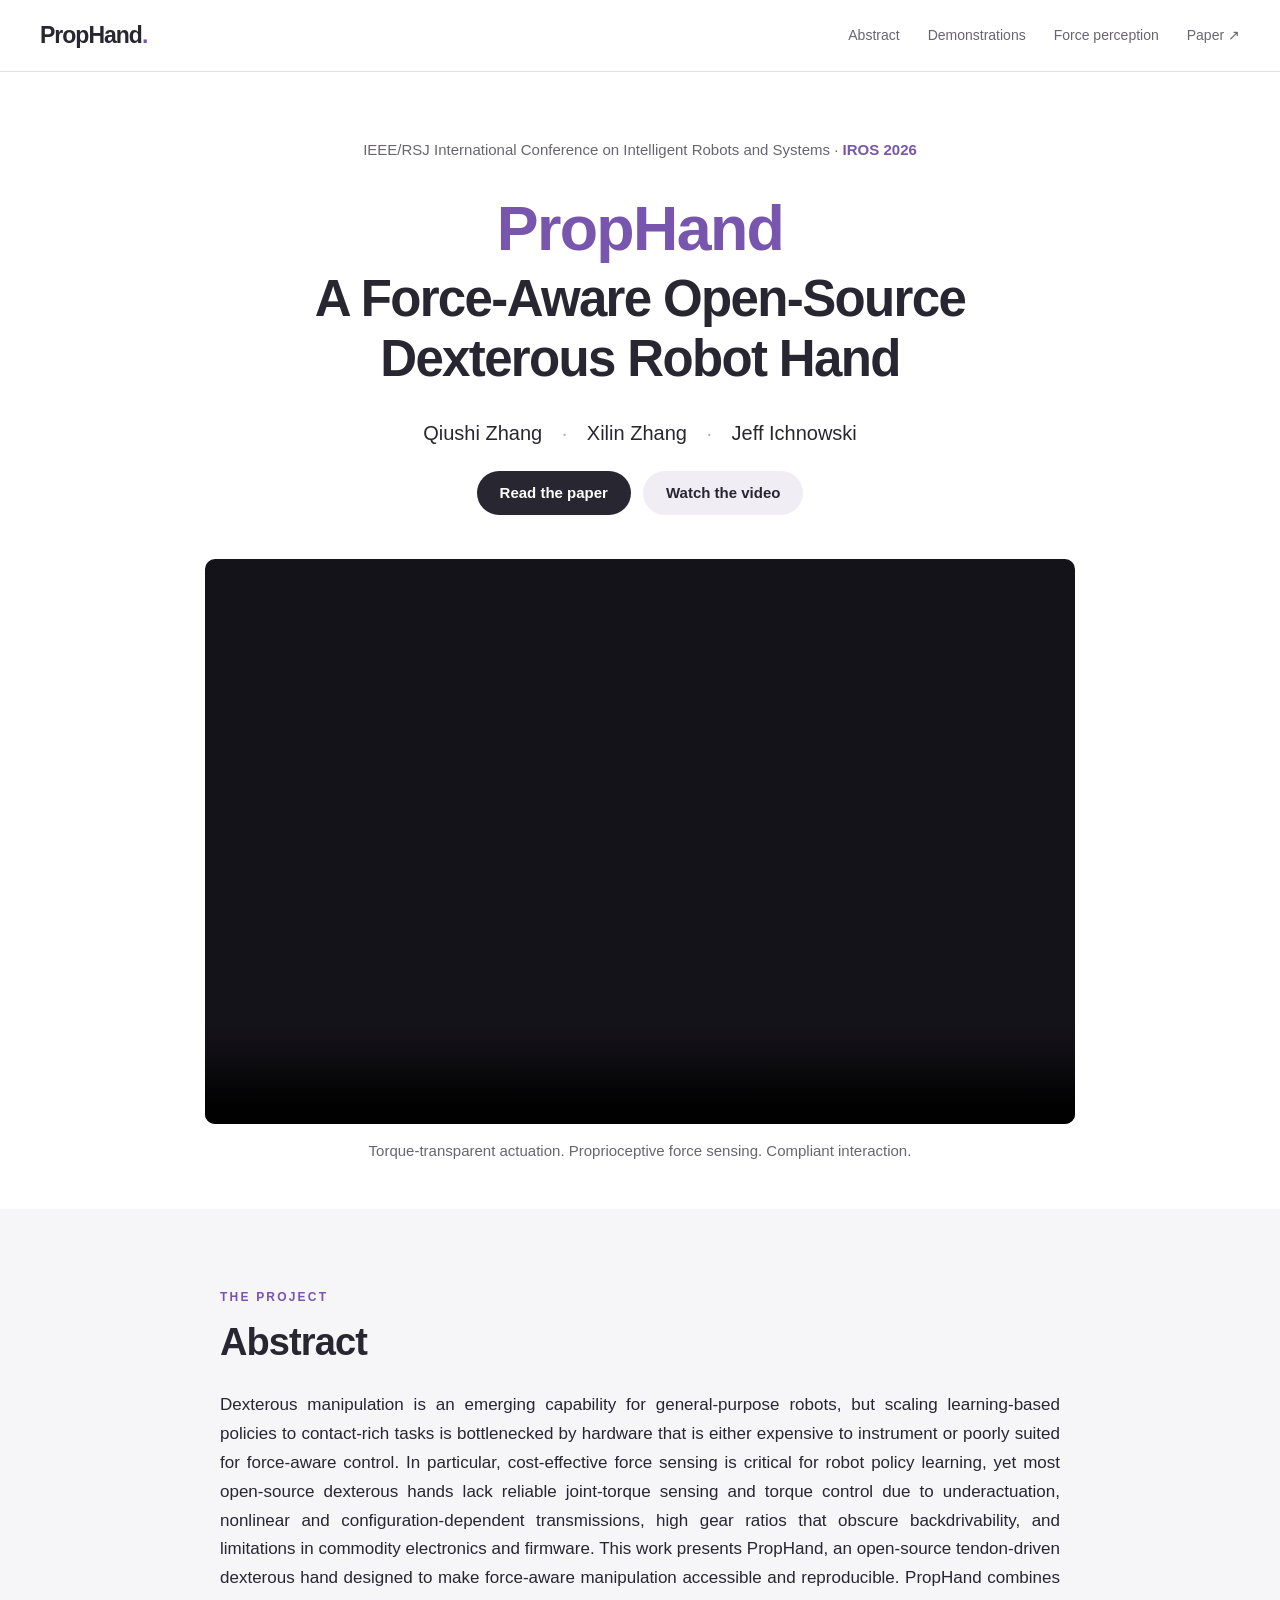
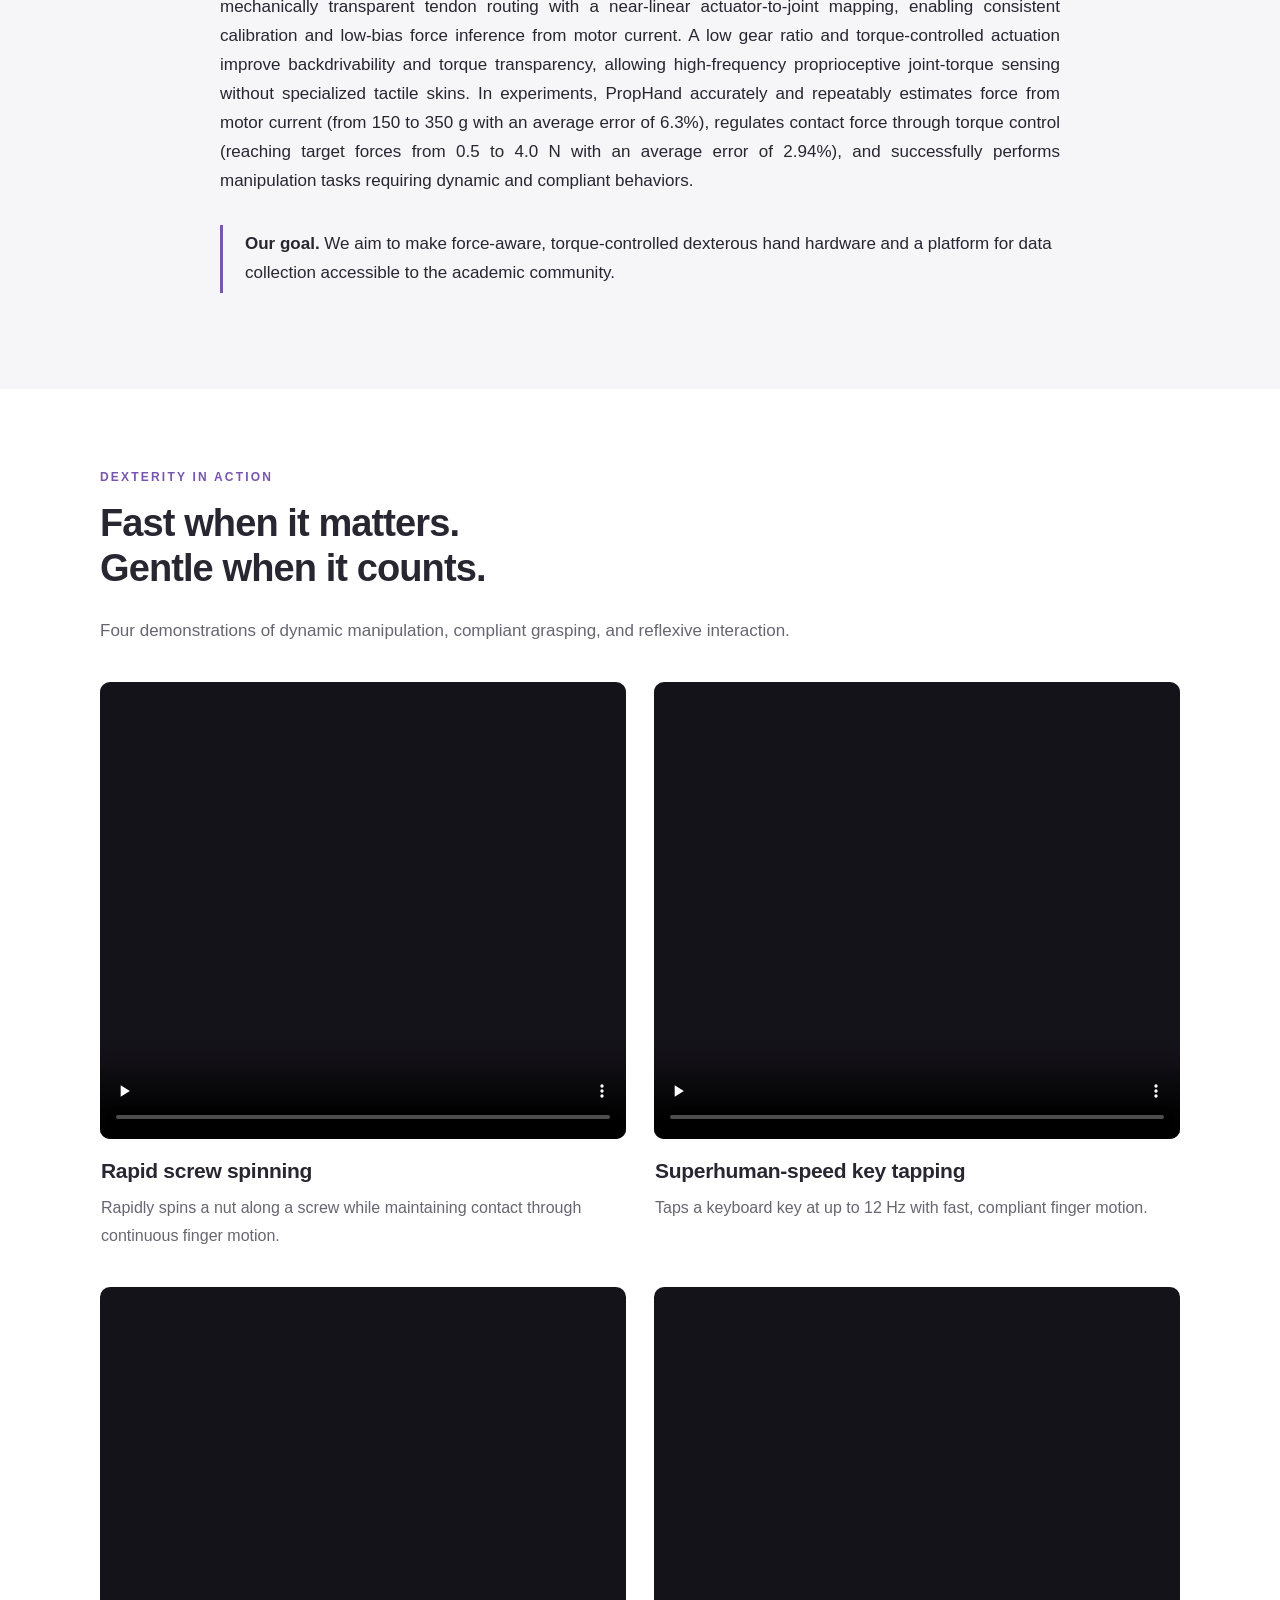
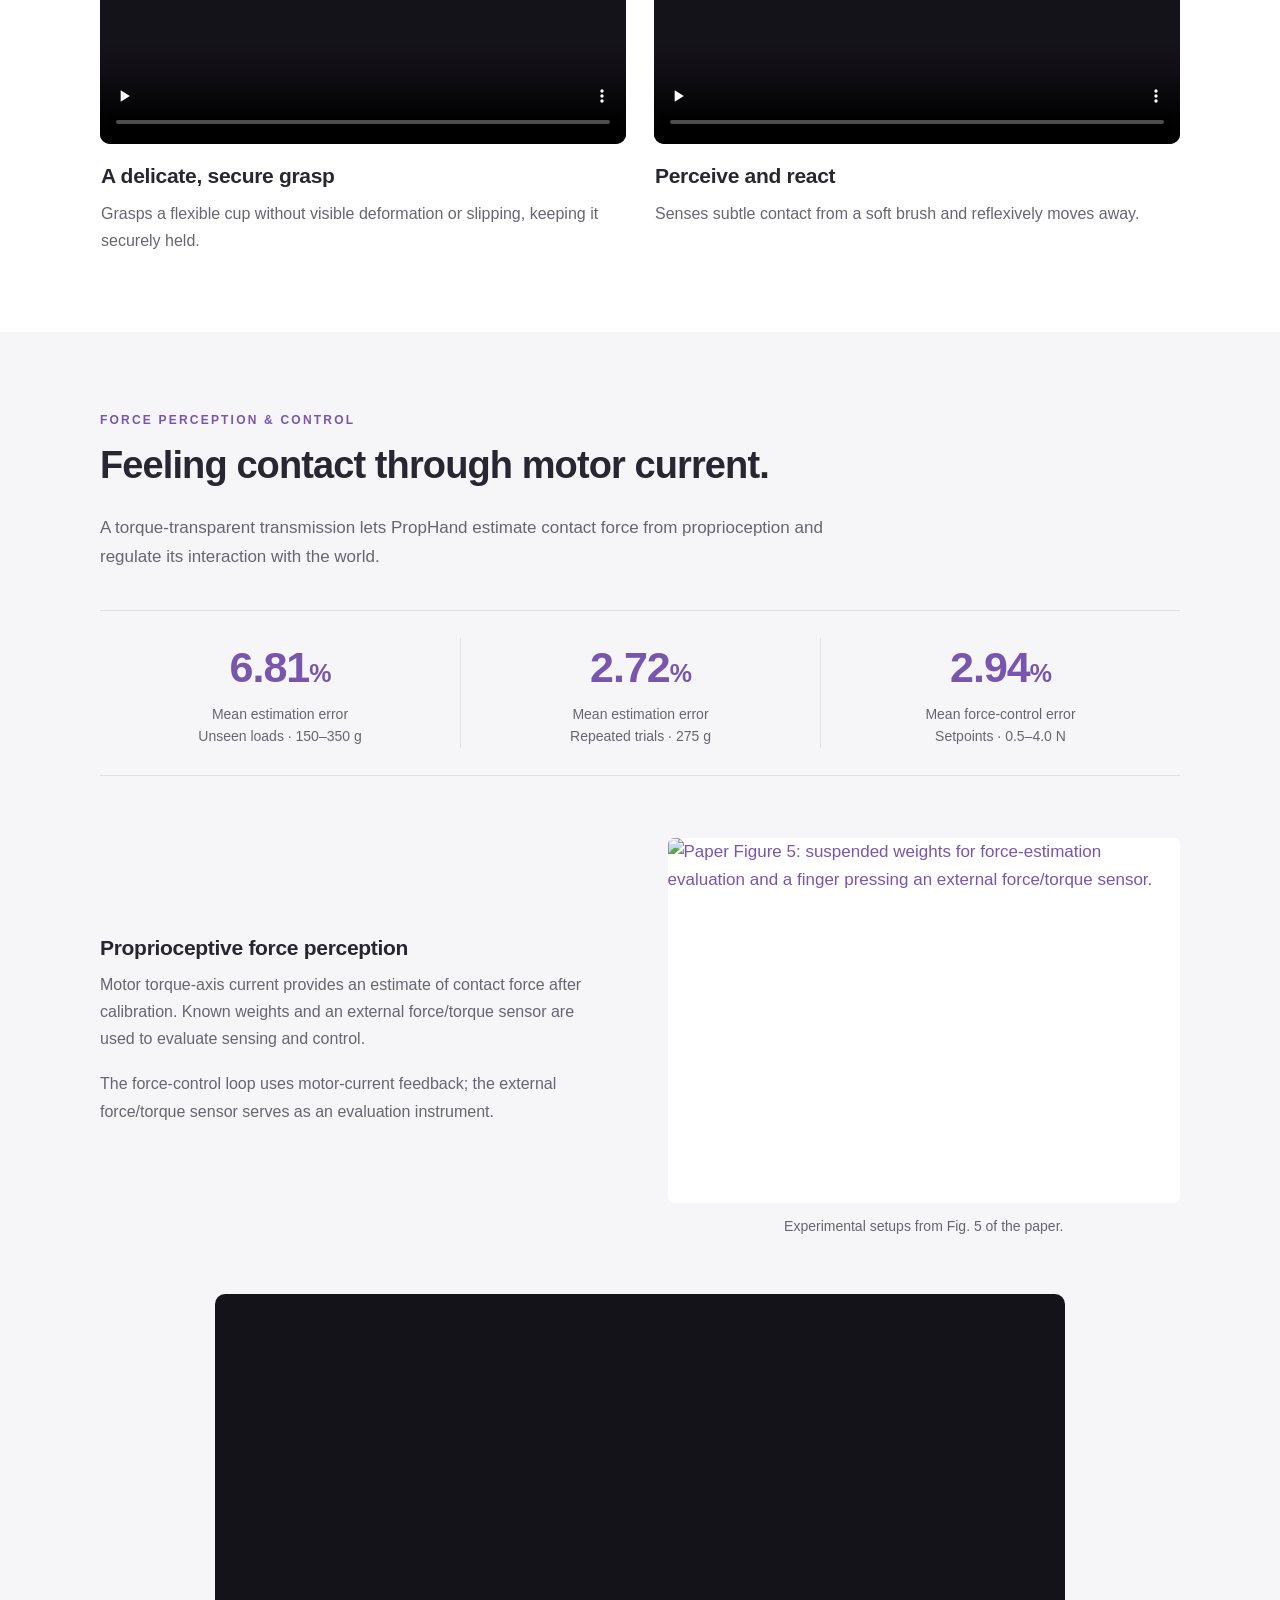
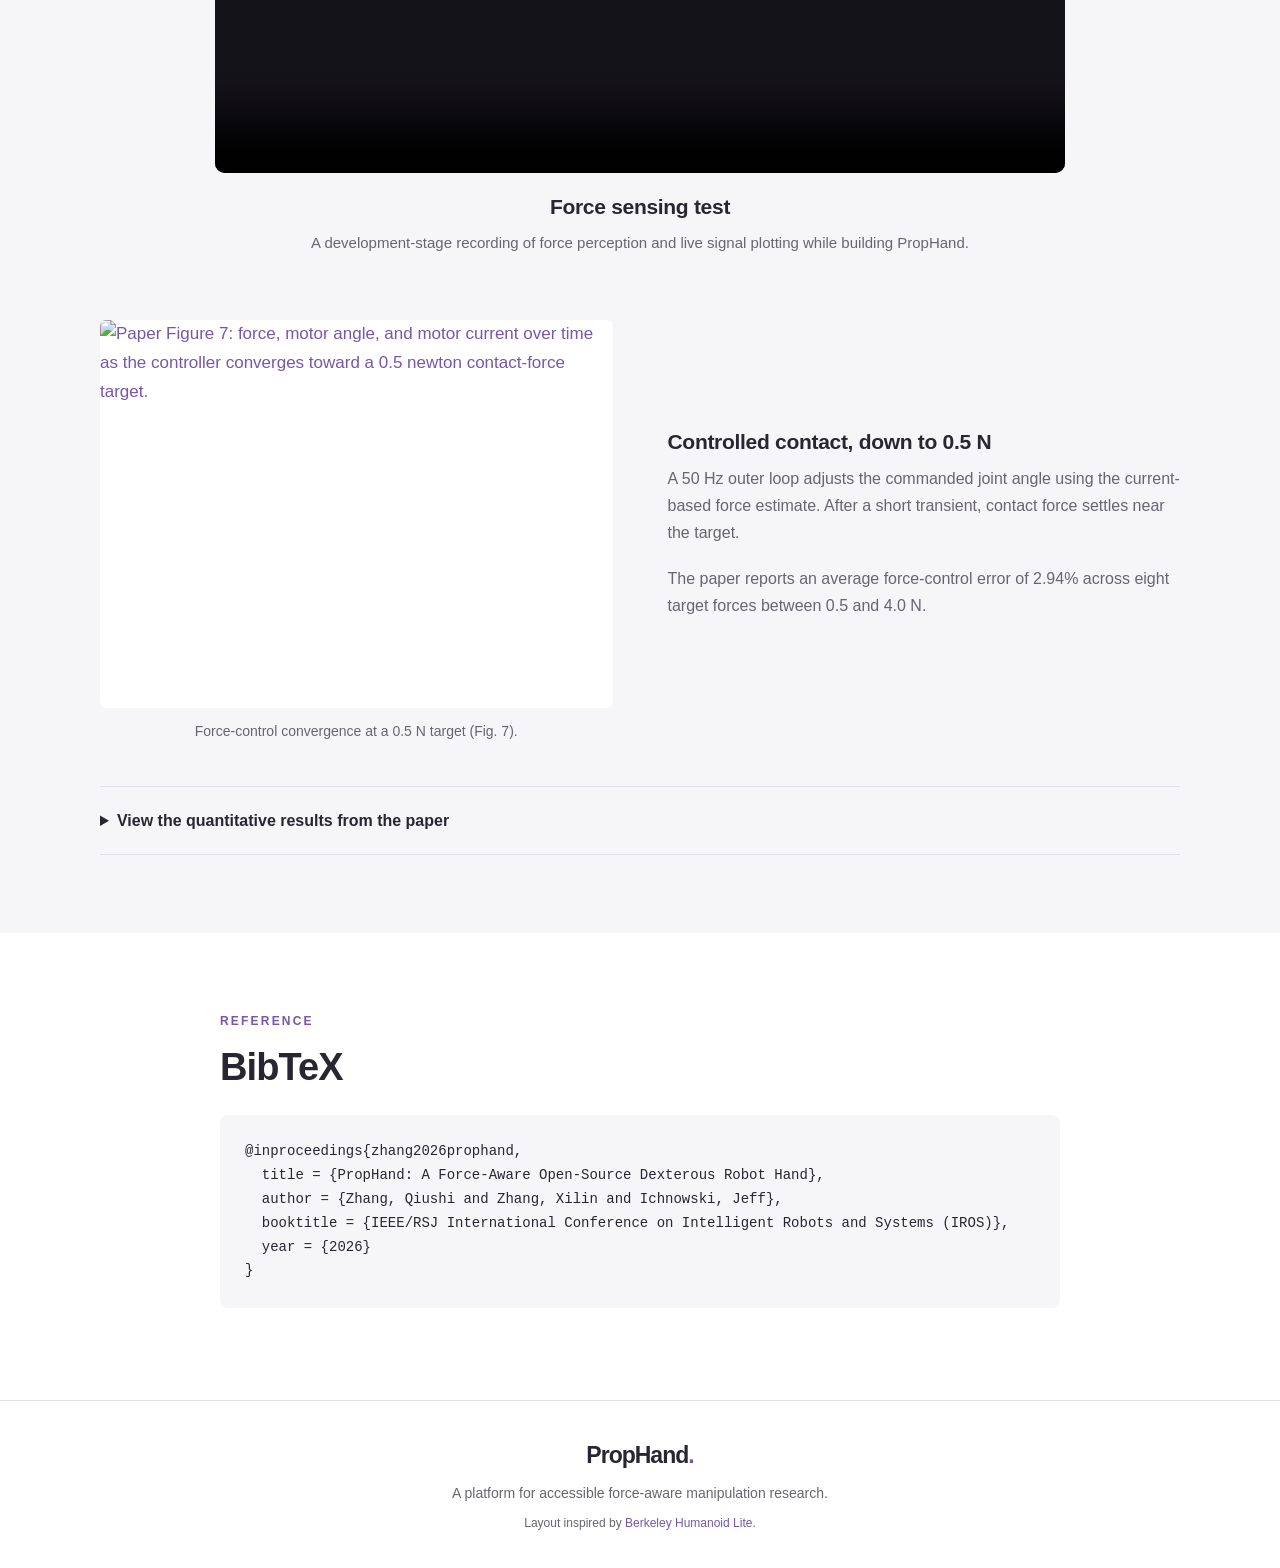
==== index.html @ 8b5987e6 "Add files via upload" ====
<!doctype html>
<html lang="en">
<head>
<meta charset="utf-8"><meta name="viewport" content="width=device-width, initial-scale=1">
<title>PropHand — A Force-Aware Open-Source Dexterous Robot Hand</title>
<meta name="description" content="PropHand is an open-source, torque-controlled dexterous robot hand for accessible force-aware manipulation research. IROS 2026.">
<meta name="theme-color" content="#7354a7">
<link rel="stylesheet" href="style.css">
</head>
<body>
<nav aria-label="Page navigation"><a class="wordmark" href="#top">PropHand<span>.</span></a><div><a href="#abstract">Abstract</a><a href="#demonstrations">Demonstrations</a><a href="#results">Force perception</a><a href="assets/papers/PropHand-IROS-2026.pdf" target="_blank" rel="noopener">Paper ↗</a></div></nav>
<main id="top">
<header class="hero wrap">
<p class="conference">IEEE/RSJ International Conference on Intelligent Robots and Systems · <strong>IROS 2026</strong></p>
<h1><span>PropHand</span><br>A Force-Aware Open-Source<br class="desktop"> Dexterous Robot Hand</h1>
<p class="authors">Qiushi Zhang <span>·</span> Xilin Zhang <span>·</span> Jeff Ichnowski</p>
<div class="links"><a class="button primary" href="assets/papers/PropHand-IROS-2026.pdf" target="_blank" rel="noopener">Read the paper</a><a class="button" href="#overview">Watch the video</a></div>
<figure id="overview" class="overview"><video controls playsinline preload="metadata" poster="assets/images/prophand_video_introduction.jpg" aria-label="PropHand project introduction"><source src="assets/videos/prophand_video_introduction.mp4" type="video/mp4"></video><figcaption>Torque-transparent actuation. Proprioceptive force sensing. Compliant interaction.</figcaption></figure>
</header>
<section id="abstract" class="section tint"><div class="reading"><p class="eyebrow">The project</p><h2>Abstract</h2>
<p>Dexterous manipulation is an emerging capability for general-purpose robots, but scaling learning-based policies to contact-rich tasks is bottlenecked by hardware that is either expensive to instrument or poorly suited for force-aware control. In particular, cost-effective force sensing is critical for robot policy learning, yet most open-source dexterous hands lack reliable joint-torque sensing and torque control due to underactuation, nonlinear and configuration-dependent transmissions, high gear ratios that obscure backdrivability, and limitations in commodity electronics and firmware. This work presents PropHand, an open-source tendon-driven dexterous hand designed to make force-aware manipulation accessible and reproducible. PropHand combines mechanically transparent tendon routing with a near-linear actuator-to-joint mapping, enabling consistent calibration and low-bias force inference from motor current. A low gear ratio and torque-controlled actuation improve backdrivability and torque transparency, allowing high-frequency proprioceptive joint-torque sensing without specialized tactile skins. In experiments, PropHand accurately and repeatably estimates force from motor current (from 150 to 350 g with an average error of 6.3%), regulates contact force through torque control (reaching target forces from 0.5 to 4.0 N with an average error of 2.94%), and successfully performs manipulation tasks requiring dynamic and compliant behaviors.</p>
<p class="goal"><strong>Our goal.</strong> We aim to make force-aware, torque-controlled dexterous hand hardware and a platform for data collection accessible to the academic community.</p>
</div></section>
<section id="demonstrations" class="section wrap"><p class="eyebrow">Dexterity in action</p><h2>Fast when it matters.<br>Gentle when it counts.</h2><p class="intro">Four demonstrations of dynamic manipulation, compliant grasping, and reflexive interaction.</p>
<div class="demo-grid">
<figure><video controls muted loop playsinline preload="none" poster="assets/images/screw.jpg" aria-label="Rapid screw spinning demonstration"><source src="assets/videos/screw.mp4" type="video/mp4"></video><figcaption><h3>Rapid screw spinning</h3><p>Rapidly spins a nut along a screw while maintaining contact through continuous finger motion.</p></figcaption></figure>
<figure><video controls muted loop playsinline preload="none" poster="assets/images/key_click.jpg" aria-label="Superhuman-speed keyboard tapping demonstration"><source src="assets/videos/key_click.mp4" type="video/mp4"></video><figcaption><h3>Superhuman-speed key tapping</h3><p>Taps a keyboard key at up to 12 Hz with fast, compliant finger motion.</p></figcaption></figure>
<figure><video controls muted loop playsinline preload="none" poster="assets/images/grasp_cup.jpg" aria-label="Compliant cup grasping demonstration"><source src="assets/videos/grasp_cup.mp4" type="video/mp4"></video><figcaption><h3>A delicate, secure grasp</h3><p>Grasps a flexible cup without visible deformation or slipping, keeping it securely held.</p></figcaption></figure>
<figure><video controls muted loop playsinline preload="none" poster="assets/images/feather_test.jpg" aria-label="Soft brush force perception and avoidance demonstration"><source src="assets/videos/feather_test.mp4" type="video/mp4"></video><figcaption><h3>Perceive and react</h3><p>Senses subtle contact from a soft brush and reflexively moves away.</p></figcaption></figure>
</div></section>
<section id="results" class="section tint"><div class="wrap"><p class="eyebrow">Force perception & control</p><h2>Feeling contact through motor current.</h2><p class="intro">A torque-transparent transmission lets PropHand estimate contact force from proprioception and regulate its interaction with the world.</p>
<div class="metrics"><div><strong>6.81<span>%</span></strong><p>Mean estimation error<br>Unseen loads · 150–350 g</p></div><div><strong>2.72<span>%</span></strong><p>Mean estimation error<br>Repeated trials · 275 g</p></div><div><strong>2.94<span>%</span></strong><p>Mean force-control error<br>Setpoints · 0.5–4.0 N</p></div></div>
<div class="result-row"><div><h3>Proprioceptive force perception</h3><p>Motor torque-axis current provides an estimate of contact force after calibration. Known weights and an external force/torque sensor are used to evaluate sensing and control.</p><p>The force-control loop uses motor-current feedback; the external force/torque sensor serves as an evaluation instrument.</p></div><figure><a href="assets/images/experimental-setup.png" target="_blank" rel="noopener"><img src="assets/images/experimental-setup.png" width="753" height="537" loading="lazy" alt="Paper Figure 5: suspended weights for force-estimation evaluation and a finger pressing an external force/torque sensor."></a><figcaption>Experimental setups from Fig. 5 of the paper.</figcaption></figure></div>
<figure class="sensing-video"><video controls playsinline preload="none" poster="assets/images/force_sensing_test.jpg" aria-label="Force sensing test during hand development"><source src="assets/videos/force_sensing_test.mp4" type="video/mp4"></video><figcaption><h3>Force sensing test</h3><p>A development-stage recording of force perception and live signal plotting while building PropHand.</p></figcaption></figure>
<div class="result-row control-row"><figure><a href="assets/images/force-control.png" target="_blank" rel="noopener"><img src="assets/images/force-control.png" width="753" height="570" loading="lazy" alt="Paper Figure 7: force, motor angle, and motor current over time as the controller converges toward a 0.5 newton contact-force target."></a><figcaption>Force-control convergence at a 0.5 N target (Fig. 7).</figcaption></figure><div><h3>Controlled contact, down to 0.5 N</h3><p>A 50 Hz outer loop adjusts the commanded joint angle using the current-based force estimate. After a short transient, contact force settles near the target.</p><p>The paper reports an average force-control error of 2.94% across eight target forces between 0.5 and 4.0 N.</p></div></div>
<details><summary>View the quantitative results from the paper</summary><div class="tables"><figure><a href="assets/images/mass-estimation-results.png" target="_blank" rel="noopener"><img src="assets/images/mass-estimation-results.png" loading="lazy" alt="Table II: mass estimation over 150 to 350 grams; mean percentage error 6.81%."></a></figure><figure><a href="assets/images/repeatability-results.png" target="_blank" rel="noopener"><img src="assets/images/repeatability-results.png" loading="lazy" alt="Table III: repeatability over eight trials at 275 grams; mean percentage error 2.72%."></a></figure><figure><a href="assets/images/force-control-results.png" target="_blank" rel="noopener"><img src="assets/images/force-control-results.png" loading="lazy" alt="Table IV: force-control results over 0.5 to 4 newtons; mean percentage error 2.94%."></a></figure></div><p class="note">Results above follow Tables II–IV. The original abstract reports 6.3% force-estimation error; Table II and the experimental text report 6.81%. The abstract is reproduced as supplied.</p></details>
</div></section>
<section class="section reading citation"><p class="eyebrow">Reference</p><h2>BibTeX</h2><pre><code>@inproceedings{zhang2026prophand,
  title = {PropHand: A Force-Aware Open-Source Dexterous Robot Hand},
  author = {Zhang, Qiushi and Zhang, Xilin and Ichnowski, Jeff},
  booktitle = {IEEE/RSJ International Conference on Intelligent Robots and Systems (IROS)},
  year = {2026}
}</code></pre></section>
</main>
<footer><a class="wordmark" href="#top">PropHand<span>.</span></a><p>A platform for accessible force-aware manipulation research.</p><p class="credit">Layout inspired by <a href="https://lite.berkeley-humanoid.org/">Berkeley Humanoid Lite</a>.</p></footer>
</body></html>
---- style.css ----
:root{--ink:#282630;--muted:#686570;--accent:#7856ad;--light:#f6f5f8;--line:#e2dfe8;--max:1080px}*{box-sizing:border-box}html{scroll-behavior:smooth;scroll-padding-top:90px}body{margin:0;color:var(--ink);background:#fff;font:17px/1.7 -apple-system,BlinkMacSystemFont,"Segoe UI",Arial,sans-serif}a{color:var(--accent);text-decoration:none}a:hover{text-decoration:underline}a:focus-visible,summary:focus-visible,video:focus-visible{outline:3px solid var(--accent);outline-offset:5px}nav{min-height:72px;padding:16px max(24px,calc((100vw - 1200px)/2));border-bottom:1px solid var(--line);display:flex;align-items:center;justify-content:space-between;gap:24px;background:#ffffffef}nav div{display:flex;gap:28px;font-size:14px;font-weight:500}nav div a{color:var(--muted)}.wordmark{font-size:23px;font-weight:800;letter-spacing:-1px;color:var(--ink)}.wordmark span{color:var(--accent)}.wrap{width:min(var(--max),calc(100% - 48px));margin:auto}.reading{width:min(840px,calc(100% - 48px));margin:auto}.hero{text-align:center;padding-top:65px}.conference{font-size:15px;color:var(--muted);margin:0 0 25px}.conference strong{color:var(--accent);white-space:nowrap}h1{font-size:clamp(30px,4.1vw,51px);line-height:1.18;letter-spacing:-1.65px;font-weight:650;margin:0}h1>span{color:var(--accent);font-weight:800;font-size:1.23em;line-height:1.3}.authors{font-size:20px;margin:27px 0 21px}.authors span{color:#b4abba;margin:0 14px}.links{display:flex;justify-content:center;gap:12px}.button{display:inline-flex;align-items:center;justify-content:center;background:#f0edf5;color:var(--ink);padding:9px 23px;border-radius:25px;font-size:15px;font-weight:600}.button.primary{background:var(--ink);color:white}.button:hover{text-decoration:none;background:var(--accent);color:#fff}figure{margin:0}video{display:block;width:100%;background:#15131a;border-radius:10px}img{display:block;width:100%;height:auto}.overview{max-width:870px;margin:44px auto 45px;scroll-margin-top:24px}.overview video{aspect-ratio:1280/832}.overview figcaption{font-size:15px;color:var(--muted);padding:14px 0 0}.section{padding-top:78px;padding-bottom:78px}.tint{background:var(--light)}.eyebrow{text-transform:uppercase;letter-spacing:2.2px;font-size:12px;font-weight:700;color:var(--accent);margin:0 0 13px}h2{font-size:clamp(28px,3vw,38px);line-height:1.2;letter-spacing:-.9px;font-weight:650;margin:0 0 25px}h3{font-size:21px;line-height:1.35;font-weight:650;letter-spacing:-.3px;margin:0 0 9px}p{margin:0 0 18px}.reading>p:not(.eyebrow){text-align:justify}.goal{border-left:3px solid var(--accent);padding:5px 0 5px 22px;margin-top:30px!important;text-align:left!important}.intro{max-width:740px;color:var(--muted);margin-bottom:36px}.demo-grid{display:grid;grid-template-columns:1fr 1fr;gap:38px 28px}.demo-grid video{aspect-ratio:1.15;object-fit:contain}.demo-grid figcaption{padding:18px 1px 0}.demo-grid p{font-size:16px;color:var(--muted);margin-bottom:0}.metrics{display:grid;grid-template-columns:repeat(3,1fr);margin:38px 0 62px;border-top:1px solid var(--line);border-bottom:1px solid var(--line);padding:27px 0;text-align:center}.metrics>div+div{border-left:1px solid var(--line)}.metrics strong{font-size:43px;line-height:1.35;color:var(--accent);font-weight:650;letter-spacing:-1px}.metrics strong span{font-size:25px}.metrics p{font-size:14px;line-height:1.6;margin:7px 0 0;color:var(--muted)}.result-row{display:grid;grid-template-columns:1fr 1fr;gap:55px;align-items:center}.result-row p{color:var(--muted);font-size:16px}.result-row img{background:#fff;border-radius:6px}.result-row figcaption{font-size:14px;margin-top:12px;color:var(--muted);text-align:center}.sensing-video{max-width:850px;margin:55px auto 65px}.sensing-video video{aspect-ratio:568/320}.sensing-video figcaption{text-align:center;padding:20px 0 0}.sensing-video p{font-size:15px;color:var(--muted)}.control-row{margin-bottom:42px}details{border-top:1px solid var(--line);border-bottom:1px solid var(--line);padding:20px 0}summary{cursor:pointer;font-size:16px;font-weight:600}.tables{display:grid;grid-template-columns:repeat(3,1fr);gap:20px;padding-top:28px;align-items:start}.note{font-size:14px;color:var(--muted);margin:25px 0 0}.citation pre{overflow-x:auto;background:var(--light);border-radius:8px;padding:25px;font-size:14px;line-height:1.7}footer{border-top:1px solid var(--line);text-align:center;padding:35px 24px 28px}footer p{font-size:14px;color:var(--muted);margin:7px 0}.credit{font-size:12px}@media(max-width:700px){nav{padding:14px 20px}nav div{gap:15px}nav div a:nth-child(1),nav div a:nth-child(3){display:none}.hero{padding-top:40px}.conference{font-size:14px}.authors{font-size:17px}.authors span{margin:0 5px}.wrap,.reading{width:calc(100% - 36px)}.desktop{display:none}.section{padding-top:50px;padding-bottom:50px}.overview{margin-top:32px;margin-bottom:28px}.demo-grid,.result-row,.tables{grid-template-columns:1fr;gap:28px}.metrics{margin:25px 0 40px;padding:20px 0}.metrics strong{font-size:32px}.metrics strong span{font-size:20px}.metrics p{font-size:12px;padding:0 4px}.reading>p:not(.eyebrow){text-align:left}.sensing-video{margin:35px auto 40px}.citation pre{font-size:12px;padding:17px}.links{flex-wrap:wrap}.overview figcaption{font-size:13px}.control-row{gap:23px}}@media(prefers-reduced-motion:reduce){html{scroll-behavior:auto}}
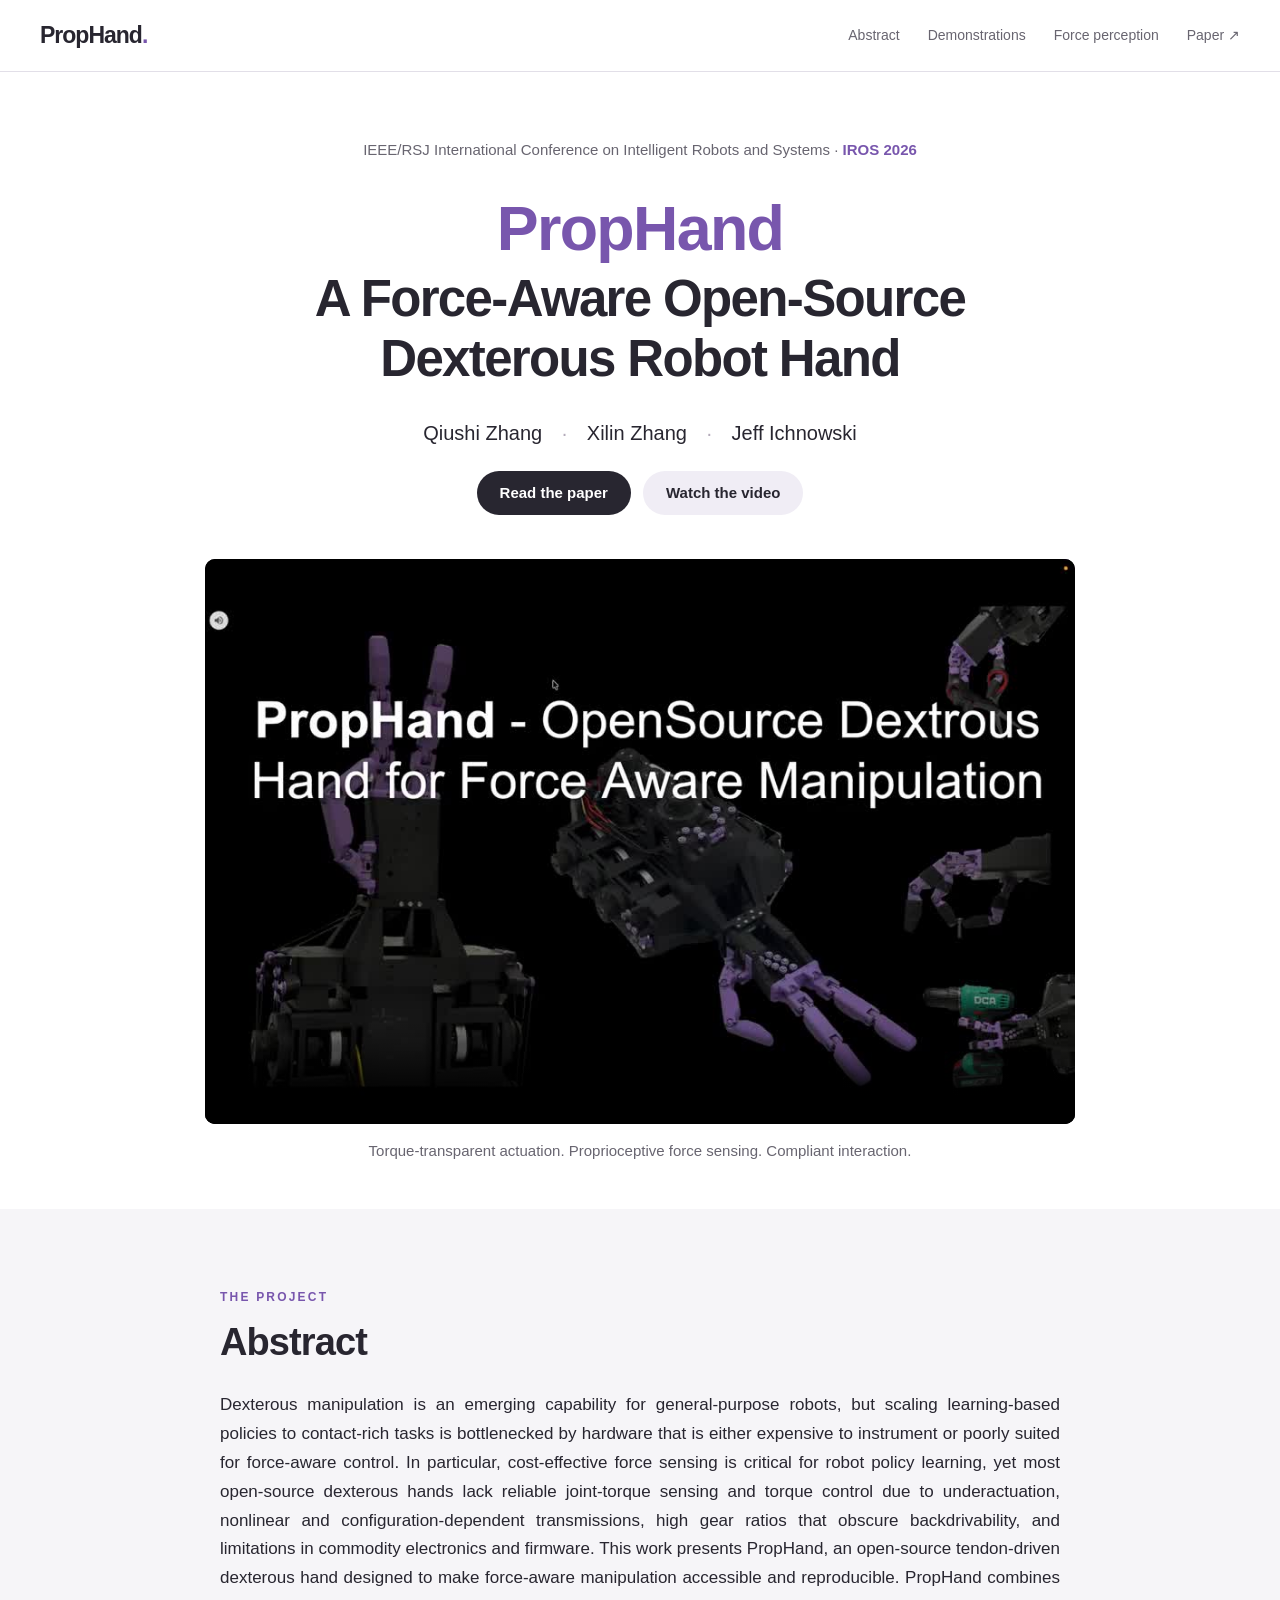
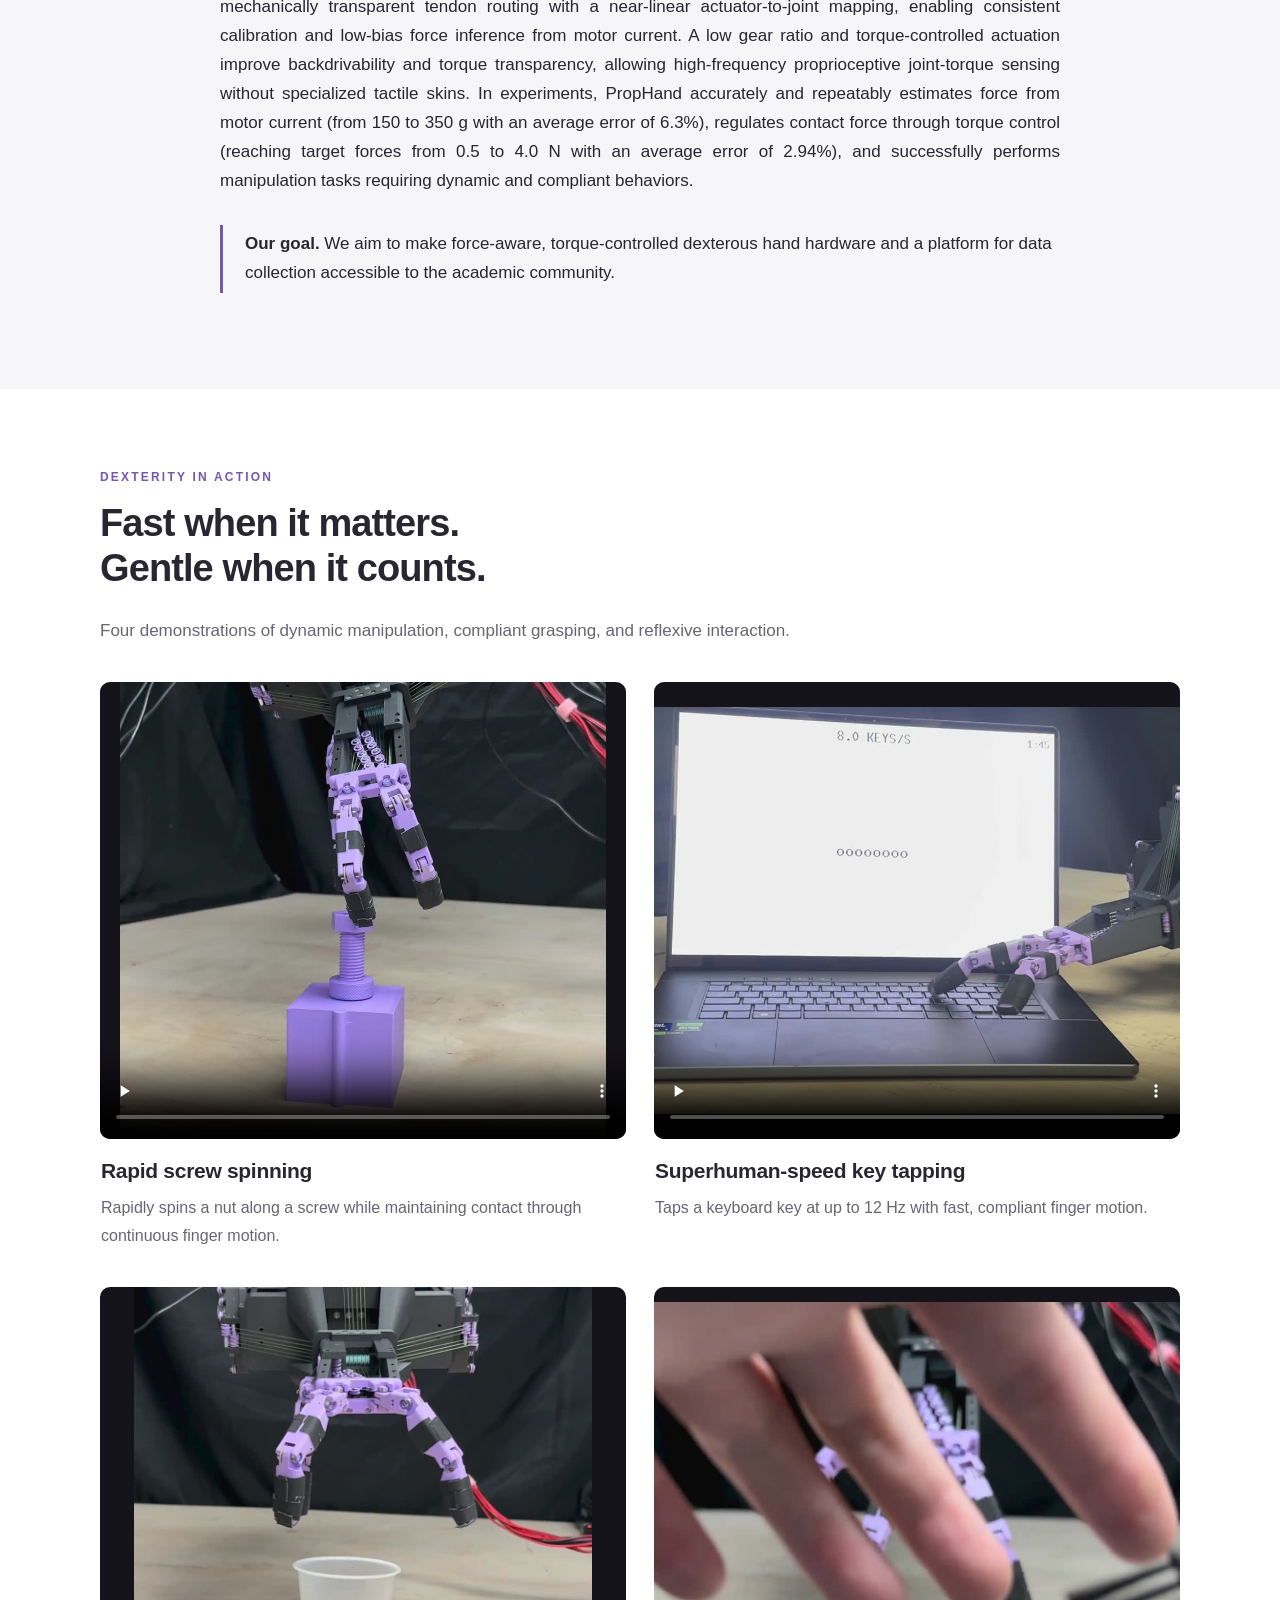
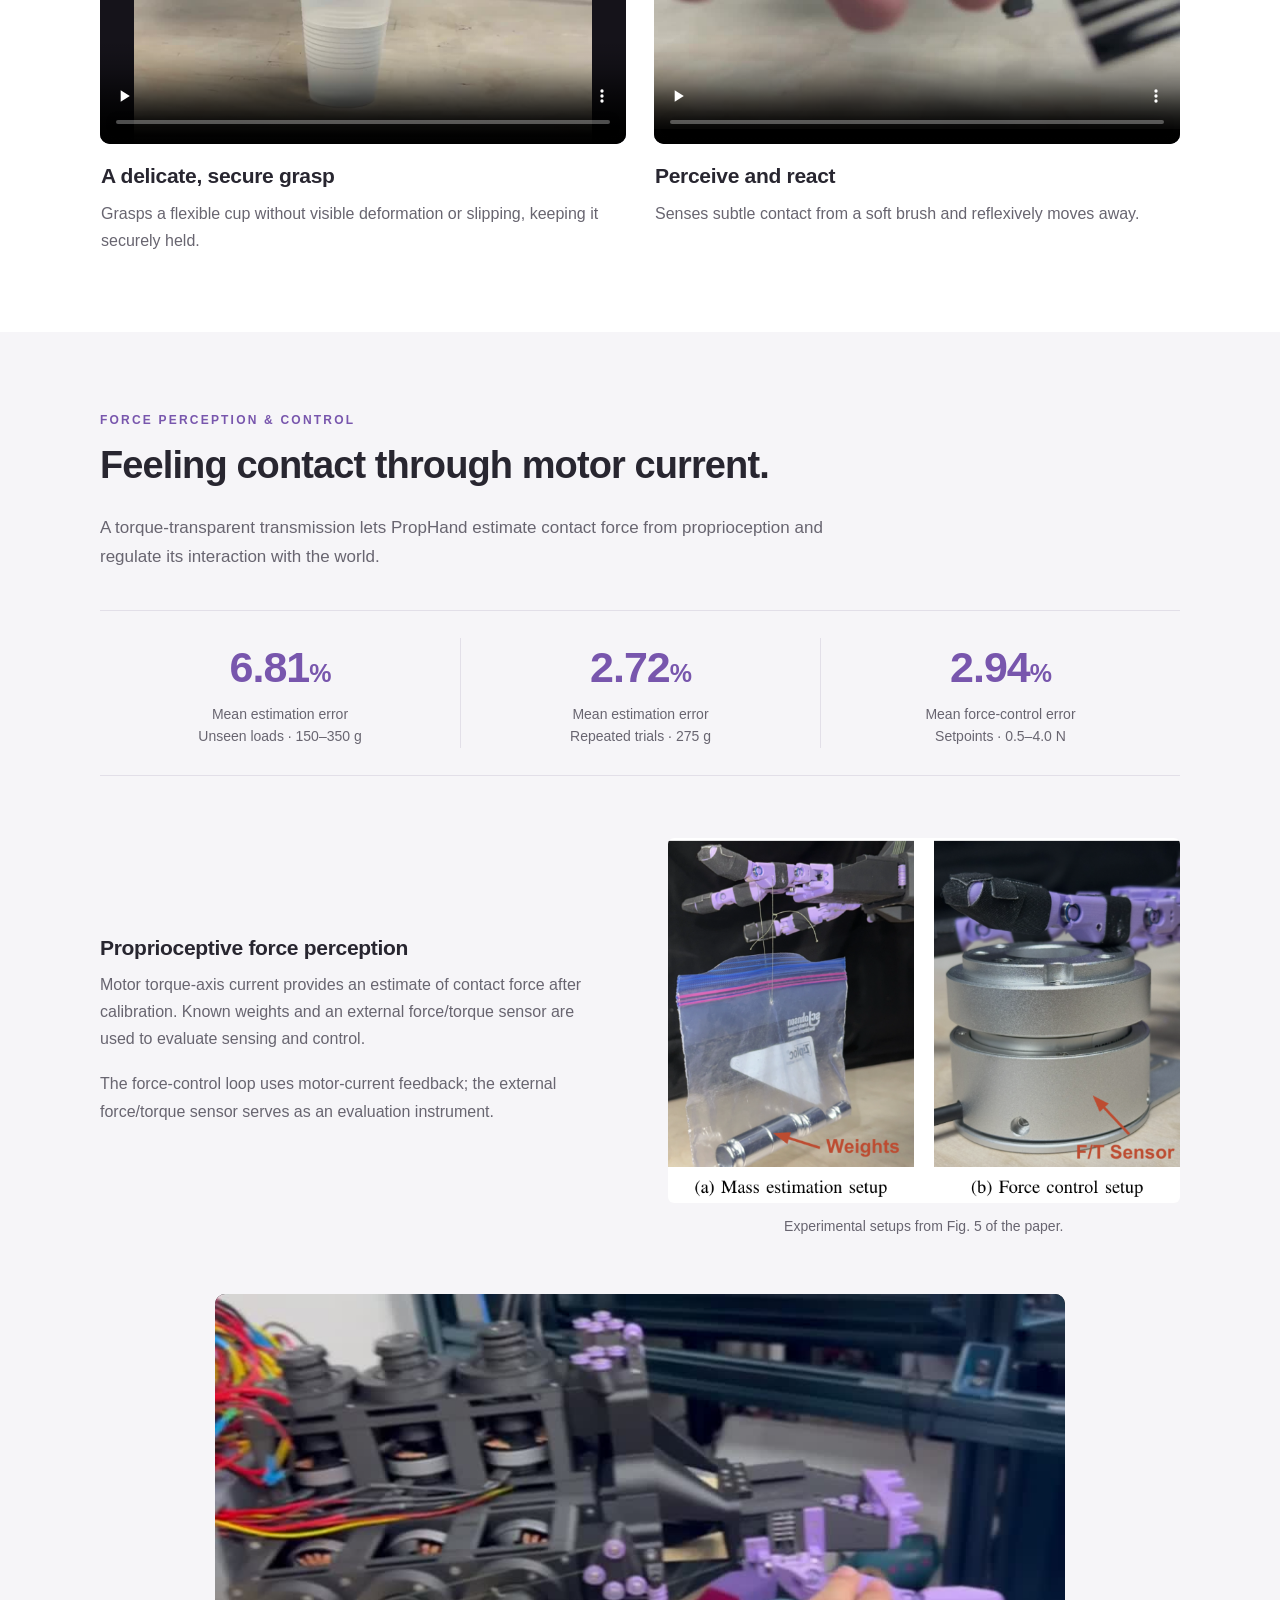
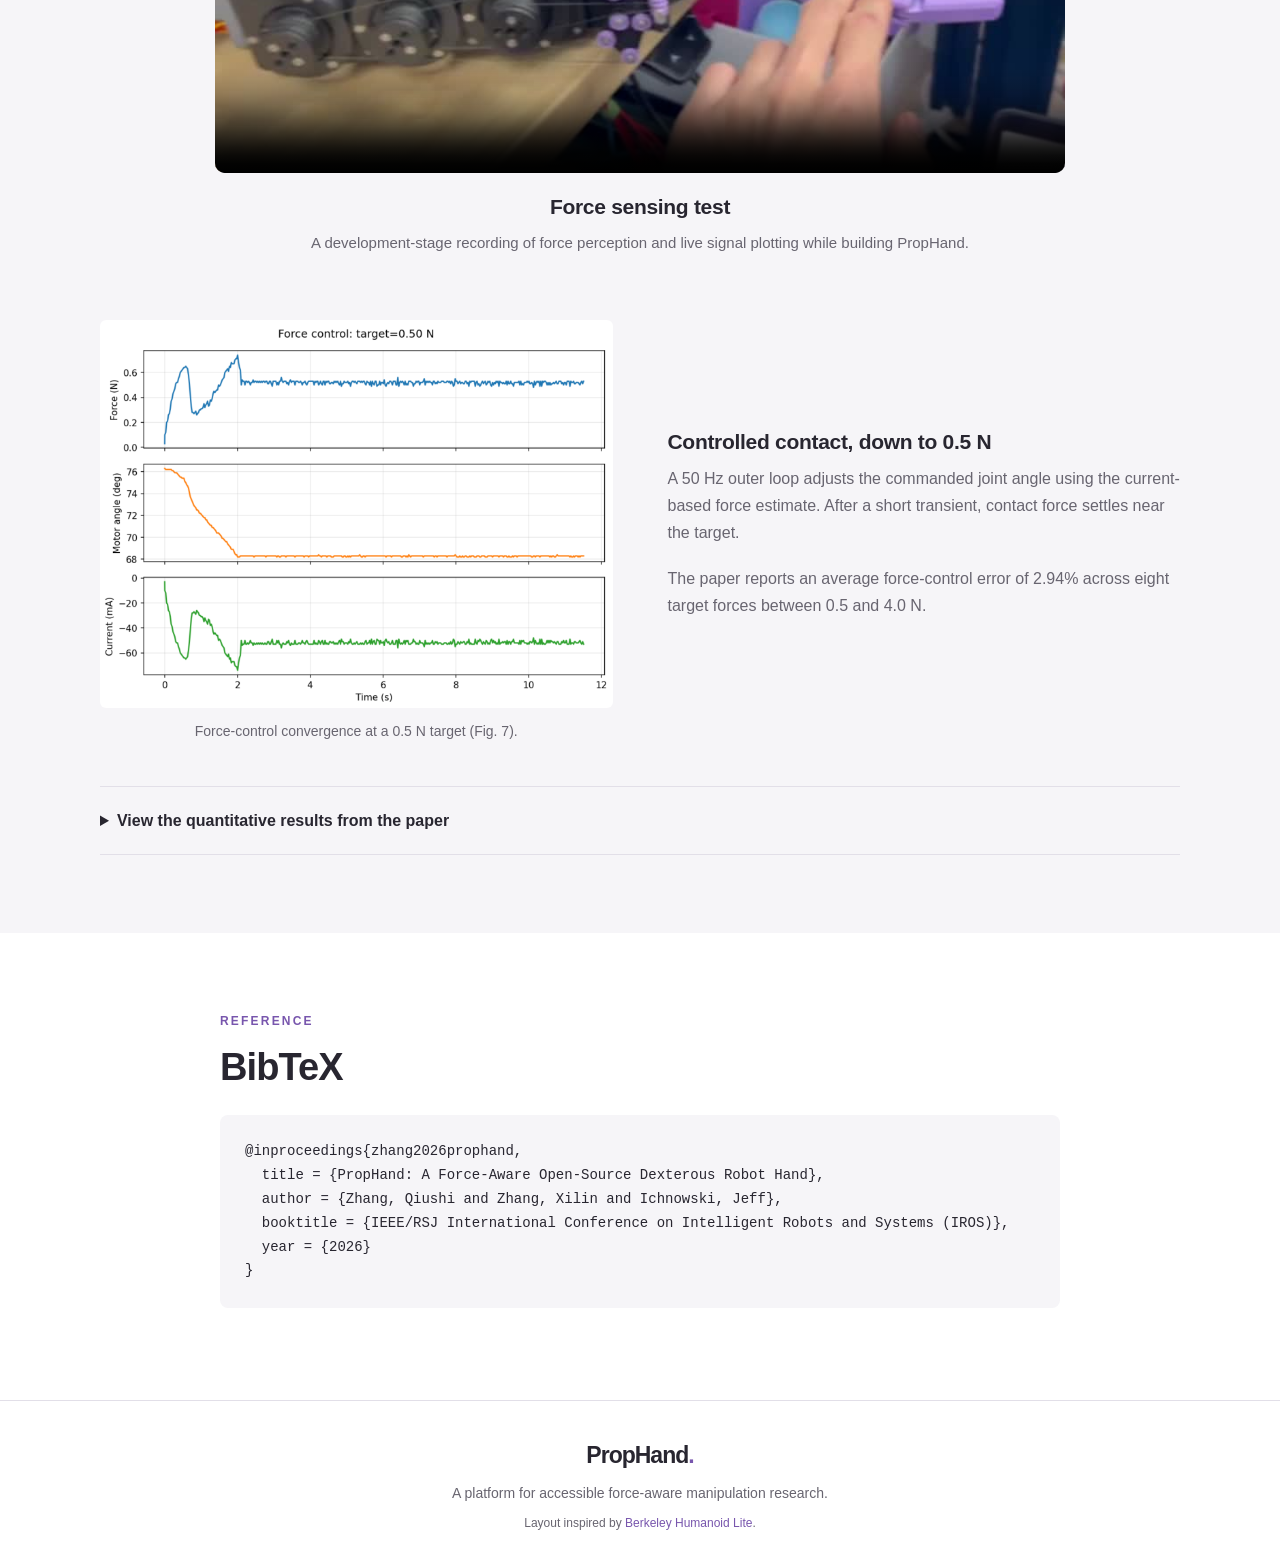
==== commit 9511e35a: "Fix video, image, and paper paths to match uploaded files" ====
--- a/index.html
+++ b/index.html
@@ -8,14 +8,14 @@
 <link rel="stylesheet" href="style.css">
 </head>
 <body>
-<nav aria-label="Page navigation"><a class="wordmark" href="#top">PropHand<span>.</span></a><div><a href="#abstract">Abstract</a><a href="#demonstrations">Demonstrations</a><a href="#results">Force perception</a><a href="assets/papers/PropHand-IROS-2026.pdf" target="_blank" rel="noopener">Paper ↗</a></div></nav>
+<nav aria-label="Page navigation"><a class="wordmark" href="#top">PropHand<span>.</span></a><div><a href="#abstract">Abstract</a><a href="#demonstrations">Demonstrations</a><a href="#results">Force perception</a><a href="PropHand-IROS-2026.pdf" target="_blank" rel="noopener">Paper ↗</a></div></nav>
 <main id="top">
 <header class="hero wrap">
 <p class="conference">IEEE/RSJ International Conference on Intelligent Robots and Systems · <strong>IROS 2026</strong></p>
 <h1><span>PropHand</span><br>A Force-Aware Open-Source<br class="desktop"> Dexterous Robot Hand</h1>
 <p class="authors">Qiushi Zhang <span>·</span> Xilin Zhang <span>·</span> Jeff Ichnowski</p>
-<div class="links"><a class="button primary" href="assets/papers/PropHand-IROS-2026.pdf" target="_blank" rel="noopener">Read the paper</a><a class="button" href="#overview">Watch the video</a></div>
-<figure id="overview" class="overview"><video controls playsinline preload="metadata" poster="assets/images/prophand_video_introduction.jpg" aria-label="PropHand project introduction"><source src="assets/videos/prophand_video_introduction.mp4" type="video/mp4"></video><figcaption>Torque-transparent actuation. Proprioceptive force sensing. Compliant interaction.</figcaption></figure>
+<div class="links"><a class="button primary" href="PropHand-IROS-2026.pdf" target="_blank" rel="noopener">Read the paper</a><a class="button" href="#overview">Watch the video</a></div>
+<figure id="overview" class="overview"><video controls playsinline preload="metadata" poster="prophand_video_introduction.jpg" aria-label="PropHand project introduction"><source src="prophand_video_introduction.mp4" type="video/mp4"></video><figcaption>Torque-transparent actuation. Proprioceptive force sensing. Compliant interaction.</figcaption></figure>
 </header>
 <section id="abstract" class="section tint"><div class="reading"><p class="eyebrow">The project</p><h2>Abstract</h2>
 <p>Dexterous manipulation is an emerging capability for general-purpose robots, but scaling learning-based policies to contact-rich tasks is bottlenecked by hardware that is either expensive to instrument or poorly suited for force-aware control. In particular, cost-effective force sensing is critical for robot policy learning, yet most open-source dexterous hands lack reliable joint-torque sensing and torque control due to underactuation, nonlinear and configuration-dependent transmissions, high gear ratios that obscure backdrivability, and limitations in commodity electronics and firmware. This work presents PropHand, an open-source tendon-driven dexterous hand designed to make force-aware manipulation accessible and reproducible. PropHand combines mechanically transparent tendon routing with a near-linear actuator-to-joint mapping, enabling consistent calibration and low-bias force inference from motor current. A low gear ratio and torque-controlled actuation improve backdrivability and torque transparency, allowing high-frequency proprioceptive joint-torque sensing without specialized tactile skins. In experiments, PropHand accurately and repeatably estimates force from motor current (from 150 to 350 g with an average error of 6.3%), regulates contact force through torque control (reaching target forces from 0.5 to 4.0 N with an average error of 2.94%), and successfully performs manipulation tasks requiring dynamic and compliant behaviors.</p>
@@ -23,17 +23,17 @@
 </div></section>
 <section id="demonstrations" class="section wrap"><p class="eyebrow">Dexterity in action</p><h2>Fast when it matters.<br>Gentle when it counts.</h2><p class="intro">Four demonstrations of dynamic manipulation, compliant grasping, and reflexive interaction.</p>
 <div class="demo-grid">
-<figure><video controls muted loop playsinline preload="none" poster="assets/images/screw.jpg" aria-label="Rapid screw spinning demonstration"><source src="assets/videos/screw.mp4" type="video/mp4"></video><figcaption><h3>Rapid screw spinning</h3><p>Rapidly spins a nut along a screw while maintaining contact through continuous finger motion.</p></figcaption></figure>
-<figure><video controls muted loop playsinline preload="none" poster="assets/images/key_click.jpg" aria-label="Superhuman-speed keyboard tapping demonstration"><source src="assets/videos/key_click.mp4" type="video/mp4"></video><figcaption><h3>Superhuman-speed key tapping</h3><p>Taps a keyboard key at up to 12 Hz with fast, compliant finger motion.</p></figcaption></figure>
-<figure><video controls muted loop playsinline preload="none" poster="assets/images/grasp_cup.jpg" aria-label="Compliant cup grasping demonstration"><source src="assets/videos/grasp_cup.mp4" type="video/mp4"></video><figcaption><h3>A delicate, secure grasp</h3><p>Grasps a flexible cup without visible deformation or slipping, keeping it securely held.</p></figcaption></figure>
-<figure><video controls muted loop playsinline preload="none" poster="assets/images/feather_test.jpg" aria-label="Soft brush force perception and avoidance demonstration"><source src="assets/videos/feather_test.mp4" type="video/mp4"></video><figcaption><h3>Perceive and react</h3><p>Senses subtle contact from a soft brush and reflexively moves away.</p></figcaption></figure>
+<figure><video controls muted loop playsinline preload="none" poster="screw.jpg" aria-label="Rapid screw spinning demonstration"><source src="screw.mp4" type="video/mp4"></video><figcaption><h3>Rapid screw spinning</h3><p>Rapidly spins a nut along a screw while maintaining contact through continuous finger motion.</p></figcaption></figure>
+<figure><video controls muted loop playsinline preload="none" poster="key_click.jpg" aria-label="Superhuman-speed keyboard tapping demonstration"><source src="key_click.mp4" type="video/mp4"></video><figcaption><h3>Superhuman-speed key tapping</h3><p>Taps a keyboard key at up to 12 Hz with fast, compliant finger motion.</p></figcaption></figure>
+<figure><video controls muted loop playsinline preload="none" poster="grasp_cup.jpg" aria-label="Compliant cup grasping demonstration"><source src="grasp_cup.mp4" type="video/mp4"></video><figcaption><h3>A delicate, secure grasp</h3><p>Grasps a flexible cup without visible deformation or slipping, keeping it securely held.</p></figcaption></figure>
+<figure><video controls muted loop playsinline preload="none" poster="feather_test.jpg" aria-label="Soft brush force perception and avoidance demonstration"><source src="feather_test.mp4" type="video/mp4"></video><figcaption><h3>Perceive and react</h3><p>Senses subtle contact from a soft brush and reflexively moves away.</p></figcaption></figure>
 </div></section>
 <section id="results" class="section tint"><div class="wrap"><p class="eyebrow">Force perception & control</p><h2>Feeling contact through motor current.</h2><p class="intro">A torque-transparent transmission lets PropHand estimate contact force from proprioception and regulate its interaction with the world.</p>
 <div class="metrics"><div><strong>6.81<span>%</span></strong><p>Mean estimation error<br>Unseen loads · 150–350 g</p></div><div><strong>2.72<span>%</span></strong><p>Mean estimation error<br>Repeated trials · 275 g</p></div><div><strong>2.94<span>%</span></strong><p>Mean force-control error<br>Setpoints · 0.5–4.0 N</p></div></div>
-<div class="result-row"><div><h3>Proprioceptive force perception</h3><p>Motor torque-axis current provides an estimate of contact force after calibration. Known weights and an external force/torque sensor are used to evaluate sensing and control.</p><p>The force-control loop uses motor-current feedback; the external force/torque sensor serves as an evaluation instrument.</p></div><figure><a href="assets/images/experimental-setup.png" target="_blank" rel="noopener"><img src="assets/images/experimental-setup.png" width="753" height="537" loading="lazy" alt="Paper Figure 5: suspended weights for force-estimation evaluation and a finger pressing an external force/torque sensor."></a><figcaption>Experimental setups from Fig. 5 of the paper.</figcaption></figure></div>
-<figure class="sensing-video"><video controls playsinline preload="none" poster="assets/images/force_sensing_test.jpg" aria-label="Force sensing test during hand development"><source src="assets/videos/force_sensing_test.mp4" type="video/mp4"></video><figcaption><h3>Force sensing test</h3><p>A development-stage recording of force perception and live signal plotting while building PropHand.</p></figcaption></figure>
-<div class="result-row control-row"><figure><a href="assets/images/force-control.png" target="_blank" rel="noopener"><img src="assets/images/force-control.png" width="753" height="570" loading="lazy" alt="Paper Figure 7: force, motor angle, and motor current over time as the controller converges toward a 0.5 newton contact-force target."></a><figcaption>Force-control convergence at a 0.5 N target (Fig. 7).</figcaption></figure><div><h3>Controlled contact, down to 0.5 N</h3><p>A 50 Hz outer loop adjusts the commanded joint angle using the current-based force estimate. After a short transient, contact force settles near the target.</p><p>The paper reports an average force-control error of 2.94% across eight target forces between 0.5 and 4.0 N.</p></div></div>
-<details><summary>View the quantitative results from the paper</summary><div class="tables"><figure><a href="assets/images/mass-estimation-results.png" target="_blank" rel="noopener"><img src="assets/images/mass-estimation-results.png" loading="lazy" alt="Table II: mass estimation over 150 to 350 grams; mean percentage error 6.81%."></a></figure><figure><a href="assets/images/repeatability-results.png" target="_blank" rel="noopener"><img src="assets/images/repeatability-results.png" loading="lazy" alt="Table III: repeatability over eight trials at 275 grams; mean percentage error 2.72%."></a></figure><figure><a href="assets/images/force-control-results.png" target="_blank" rel="noopener"><img src="assets/images/force-control-results.png" loading="lazy" alt="Table IV: force-control results over 0.5 to 4 newtons; mean percentage error 2.94%."></a></figure></div><p class="note">Results above follow Tables II–IV. The original abstract reports 6.3% force-estimation error; Table II and the experimental text report 6.81%. The abstract is reproduced as supplied.</p></details>
+<div class="result-row"><div><h3>Proprioceptive force perception</h3><p>Motor torque-axis current provides an estimate of contact force after calibration. Known weights and an external force/torque sensor are used to evaluate sensing and control.</p><p>The force-control loop uses motor-current feedback; the external force/torque sensor serves as an evaluation instrument.</p></div><figure><a href="experimental-setup.png" target="_blank" rel="noopener"><img src="experimental-setup.png" width="753" height="537" loading="lazy" alt="Paper Figure 5: suspended weights for force-estimation evaluation and a finger pressing an external force/torque sensor."></a><figcaption>Experimental setups from Fig. 5 of the paper.</figcaption></figure></div>
+<figure class="sensing-video"><video controls playsinline preload="none" poster="force_sensing_test.jpg" aria-label="Force sensing test during hand development"><source src="force_sensing_test.mp4" type="video/mp4"></video><figcaption><h3>Force sensing test</h3><p>A development-stage recording of force perception and live signal plotting while building PropHand.</p></figcaption></figure>
+<div class="result-row control-row"><figure><a href="force-control.png" target="_blank" rel="noopener"><img src="force-control.png" width="753" height="570" loading="lazy" alt="Paper Figure 7: force, motor angle, and motor current over time as the controller converges toward a 0.5 newton contact-force target."></a><figcaption>Force-control convergence at a 0.5 N target (Fig. 7).</figcaption></figure><div><h3>Controlled contact, down to 0.5 N</h3><p>A 50 Hz outer loop adjusts the commanded joint angle using the current-based force estimate. After a short transient, contact force settles near the target.</p><p>The paper reports an average force-control error of 2.94% across eight target forces between 0.5 and 4.0 N.</p></div></div>
+<details><summary>View the quantitative results from the paper</summary><div class="tables"><figure><a href="mass-estimation-results.png" target="_blank" rel="noopener"><img src="mass-estimation-results.png" loading="lazy" alt="Table II: mass estimation over 150 to 350 grams; mean percentage error 6.81%."></a></figure><figure><a href="repeatability-results.png" target="_blank" rel="noopener"><img src="repeatability-results.png" loading="lazy" alt="Table III: repeatability over eight trials at 275 grams; mean percentage error 2.72%."></a></figure><figure><a href="force-control-results.png" target="_blank" rel="noopener"><img src="force-control-results.png" loading="lazy" alt="Table IV: force-control results over 0.5 to 4 newtons; mean percentage error 2.94%."></a></figure></div><p class="note">Results above follow Tables II–IV. The original abstract reports 6.3% force-estimation error; Table II and the experimental text report 6.81%. The abstract is reproduced as supplied.</p></details>
 </div></section>
 <section class="section reading citation"><p class="eyebrow">Reference</p><h2>BibTeX</h2><pre><code>@inproceedings{zhang2026prophand,
   title = {PropHand: A Force-Aware Open-Source Dexterous Robot Hand},
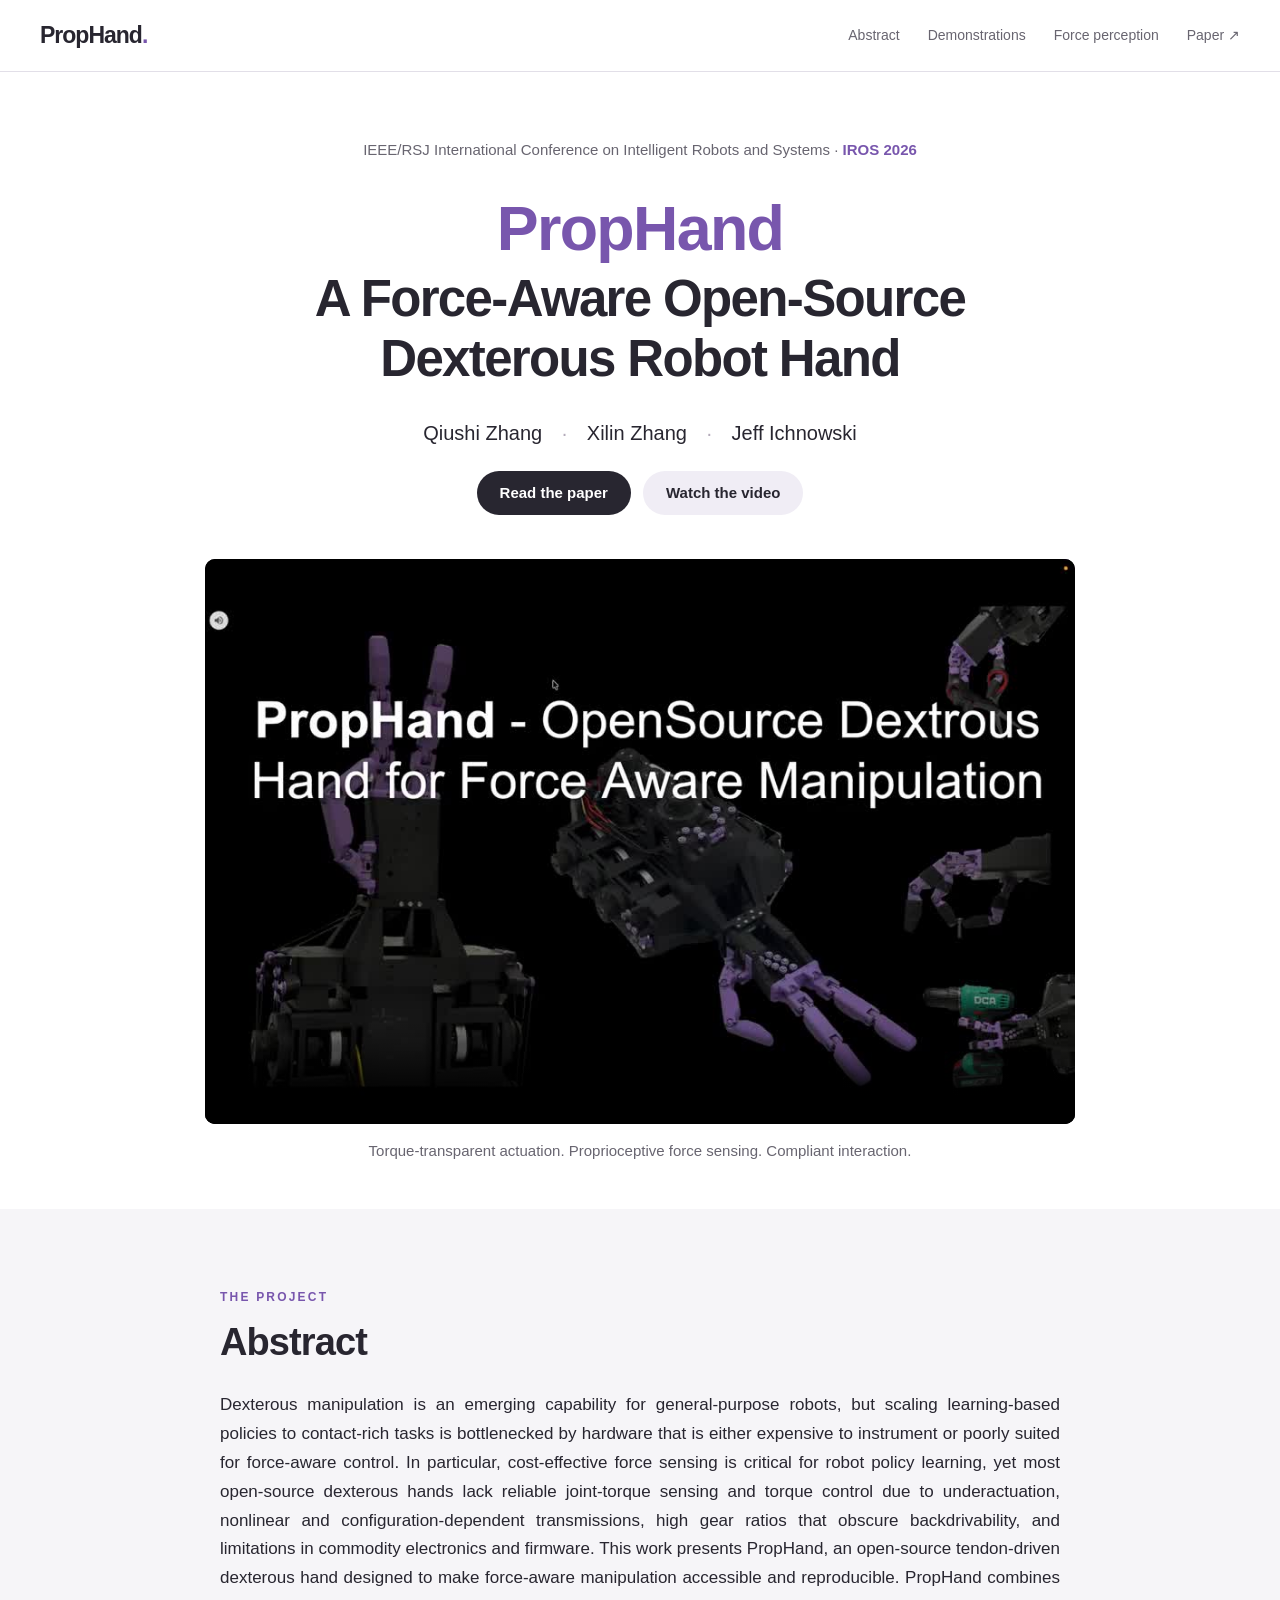
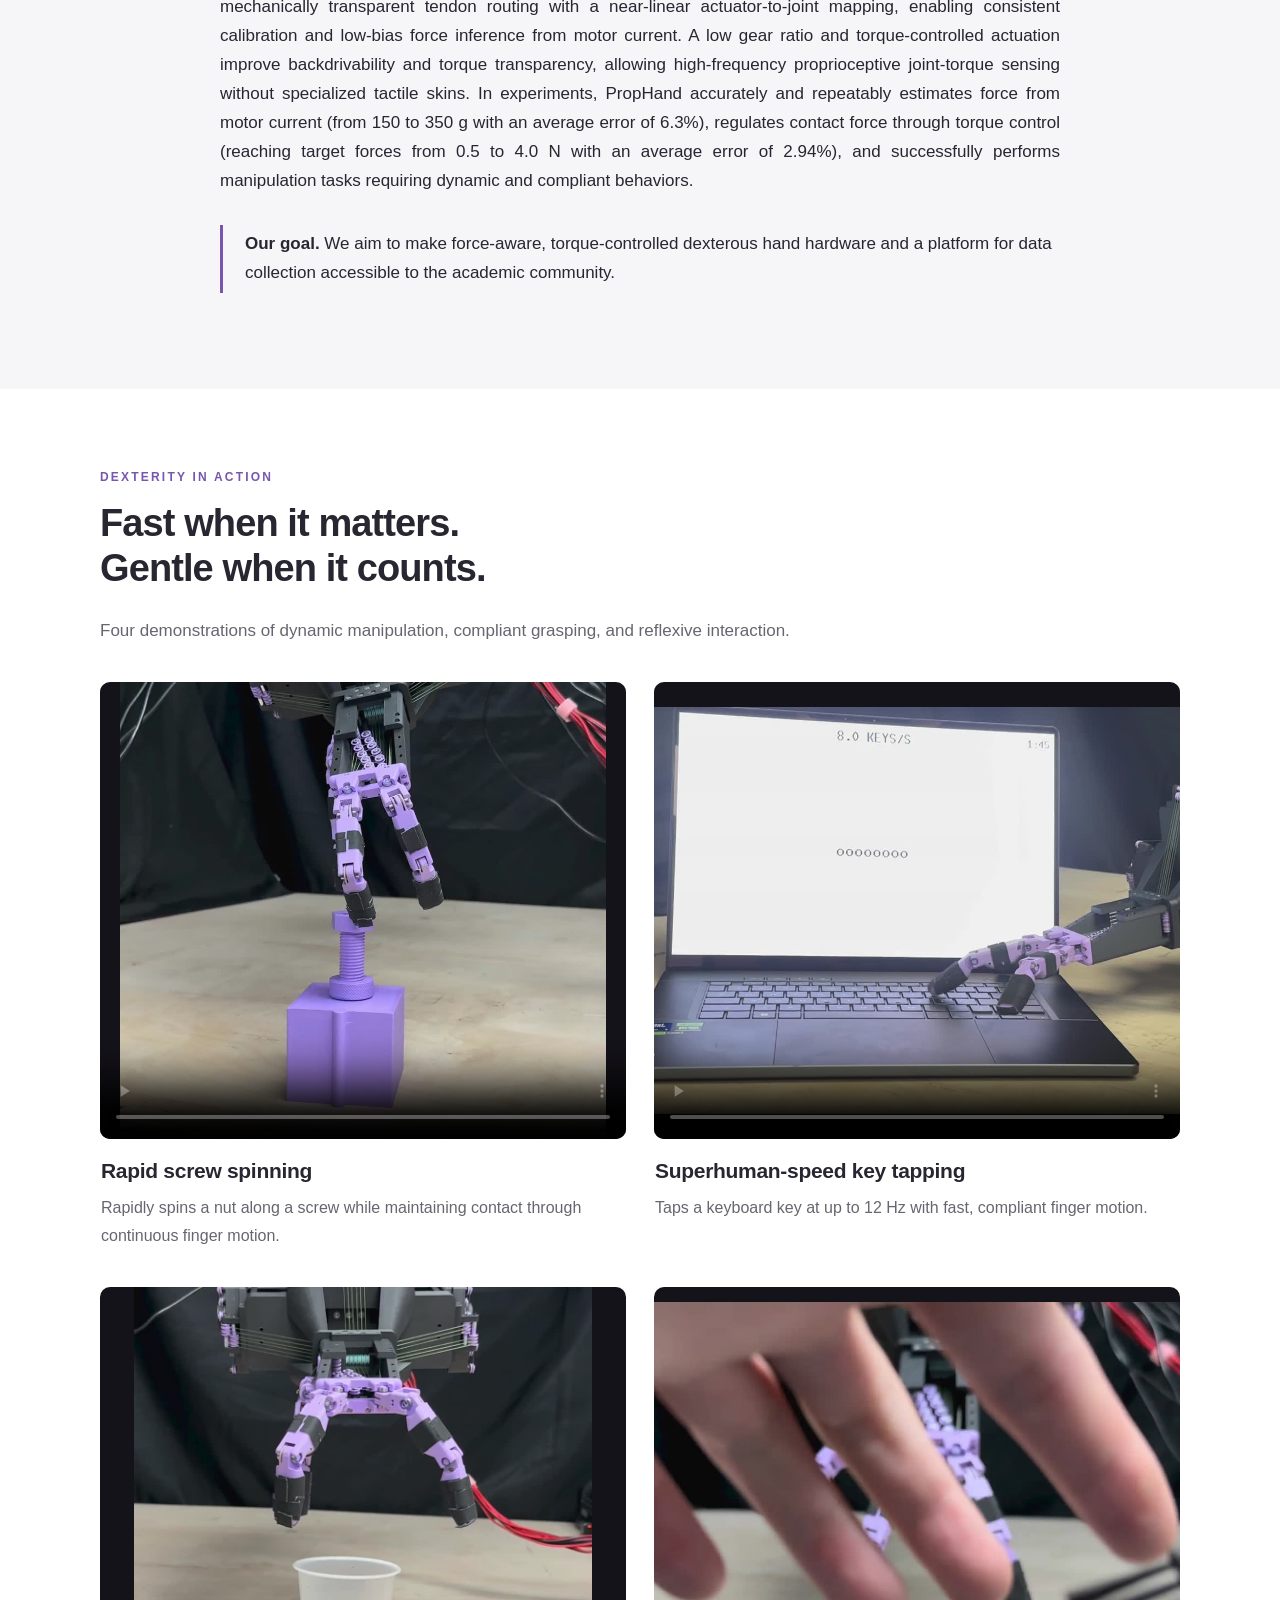
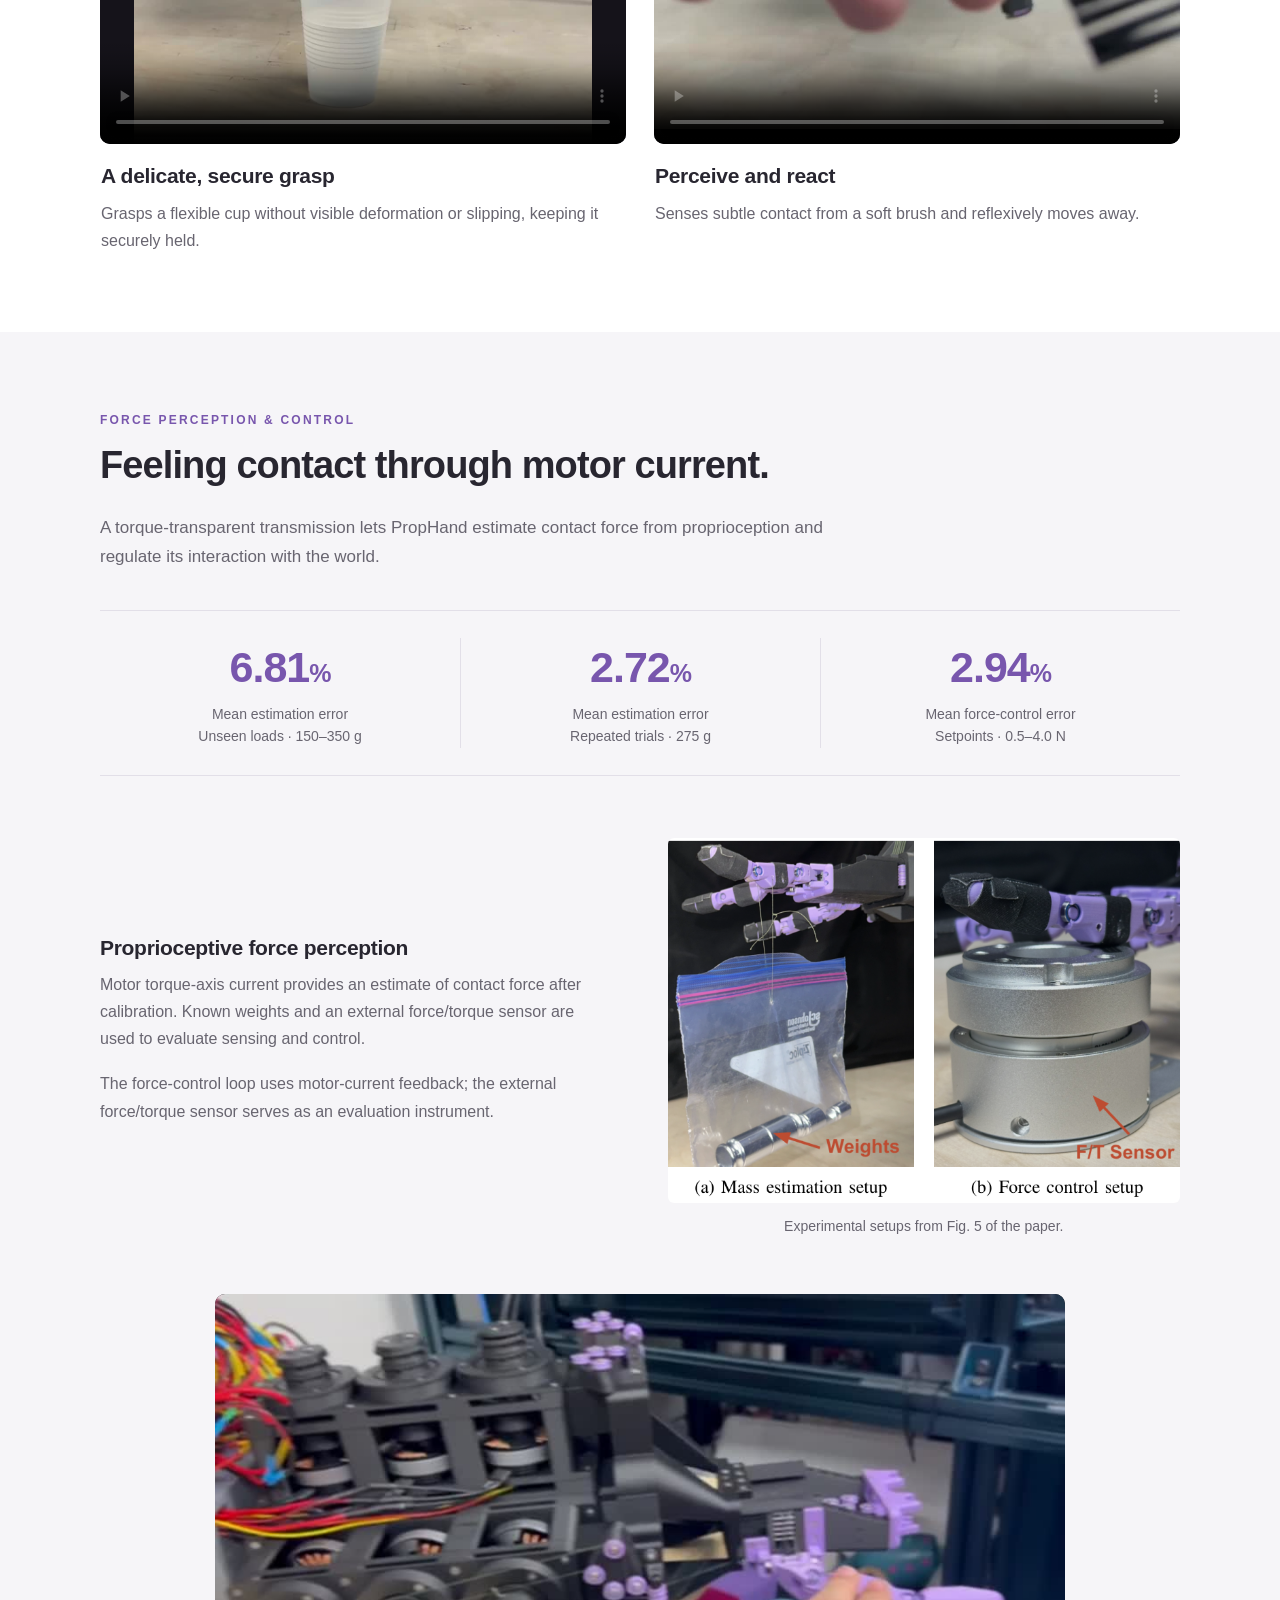
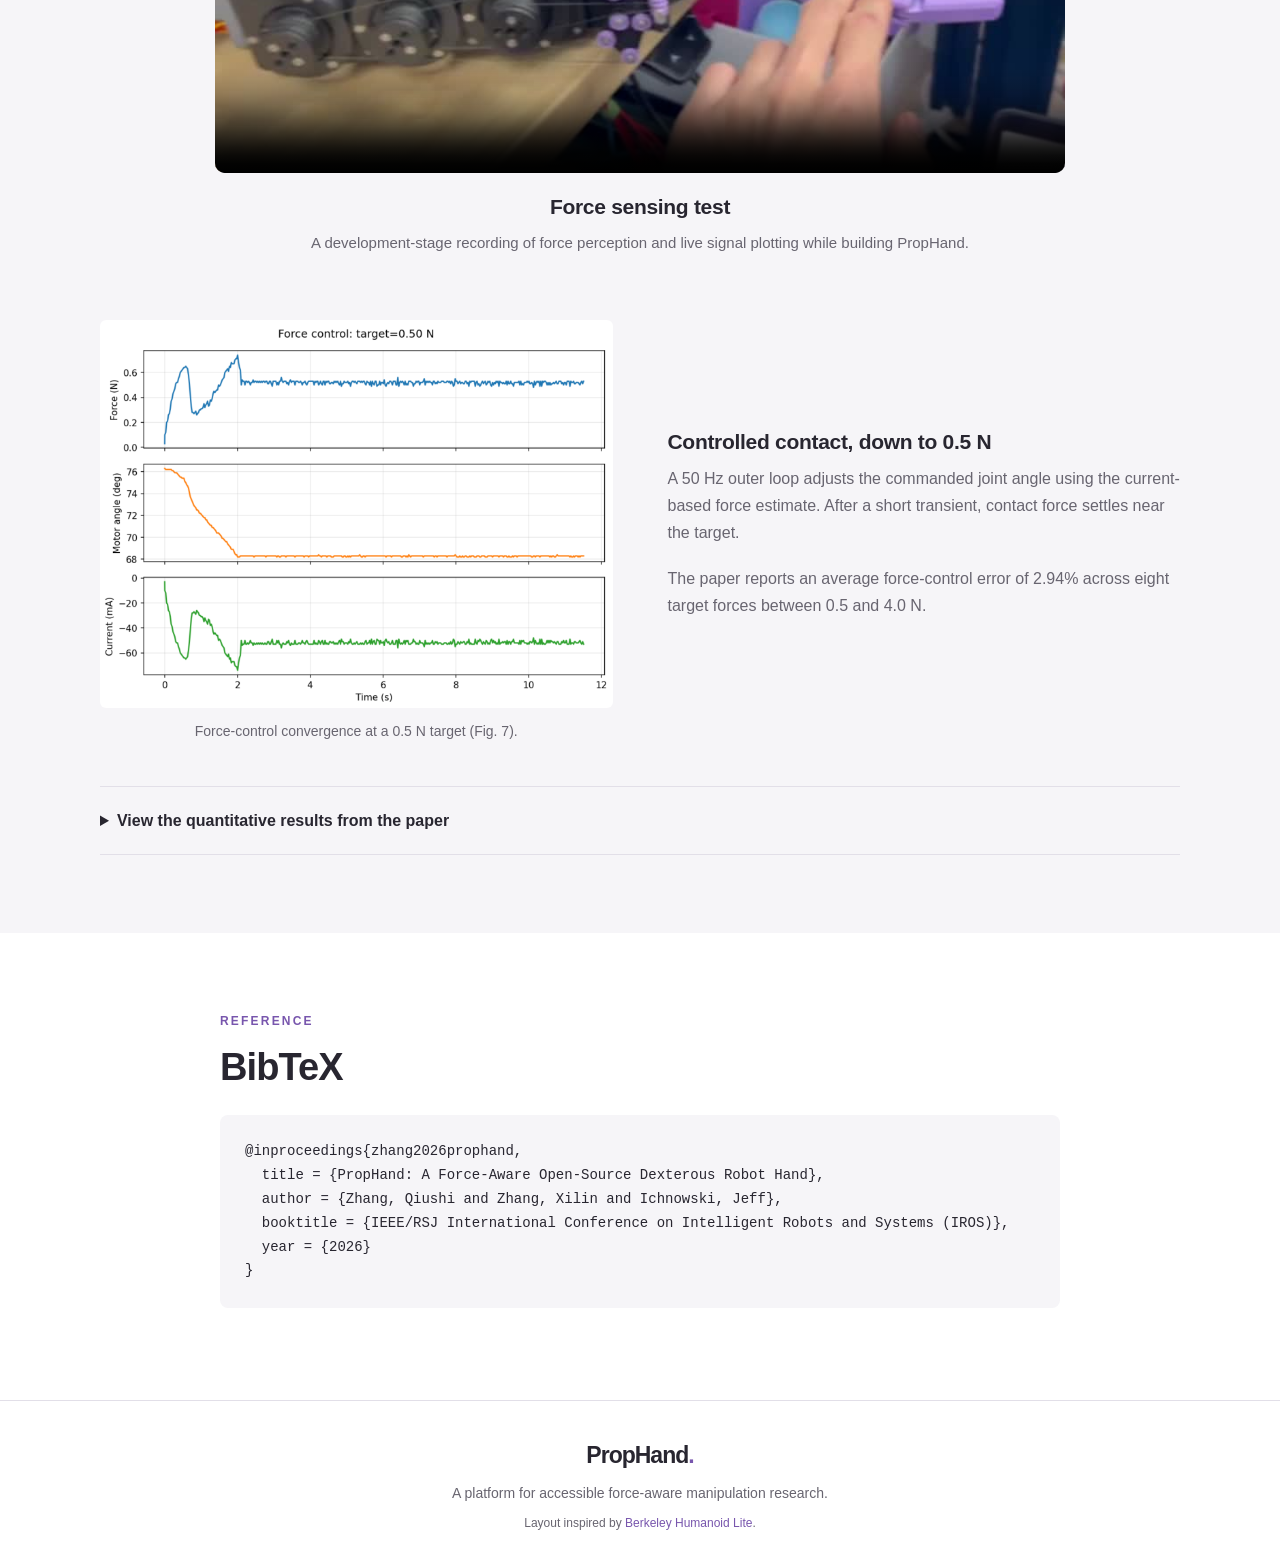
==== commit 61ee1ce7: "Enable muted autoplay and looping for project videos" ====
--- a/index.html
+++ b/index.html
@@ -15,7 +15,7 @@
 <h1><span>PropHand</span><br>A Force-Aware Open-Source<br class="desktop"> Dexterous Robot Hand</h1>
 <p class="authors">Qiushi Zhang <span>·</span> Xilin Zhang <span>·</span> Jeff Ichnowski</p>
 <div class="links"><a class="button primary" href="PropHand-IROS-2026.pdf" target="_blank" rel="noopener">Read the paper</a><a class="button" href="#overview">Watch the video</a></div>
-<figure id="overview" class="overview"><video controls playsinline preload="metadata" poster="prophand_video_introduction.jpg" aria-label="PropHand project introduction"><source src="prophand_video_introduction.mp4" type="video/mp4"></video><figcaption>Torque-transparent actuation. Proprioceptive force sensing. Compliant interaction.</figcaption></figure>
+<figure id="overview" class="overview"><video autoplay muted loop preload="auto" controls playsinline poster="prophand_video_introduction.jpg" aria-label="PropHand project introduction"><source src="prophand_video_introduction.mp4" type="video/mp4"></video><figcaption>Torque-transparent actuation. Proprioceptive force sensing. Compliant interaction.</figcaption></figure>
 </header>
 <section id="abstract" class="section tint"><div class="reading"><p class="eyebrow">The project</p><h2>Abstract</h2>
 <p>Dexterous manipulation is an emerging capability for general-purpose robots, but scaling learning-based policies to contact-rich tasks is bottlenecked by hardware that is either expensive to instrument or poorly suited for force-aware control. In particular, cost-effective force sensing is critical for robot policy learning, yet most open-source dexterous hands lack reliable joint-torque sensing and torque control due to underactuation, nonlinear and configuration-dependent transmissions, high gear ratios that obscure backdrivability, and limitations in commodity electronics and firmware. This work presents PropHand, an open-source tendon-driven dexterous hand designed to make force-aware manipulation accessible and reproducible. PropHand combines mechanically transparent tendon routing with a near-linear actuator-to-joint mapping, enabling consistent calibration and low-bias force inference from motor current. A low gear ratio and torque-controlled actuation improve backdrivability and torque transparency, allowing high-frequency proprioceptive joint-torque sensing without specialized tactile skins. In experiments, PropHand accurately and repeatably estimates force from motor current (from 150 to 350 g with an average error of 6.3%), regulates contact force through torque control (reaching target forces from 0.5 to 4.0 N with an average error of 2.94%), and successfully performs manipulation tasks requiring dynamic and compliant behaviors.</p>
@@ -23,15 +23,15 @@
 </div></section>
 <section id="demonstrations" class="section wrap"><p class="eyebrow">Dexterity in action</p><h2>Fast when it matters.<br>Gentle when it counts.</h2><p class="intro">Four demonstrations of dynamic manipulation, compliant grasping, and reflexive interaction.</p>
 <div class="demo-grid">
-<figure><video controls muted loop playsinline preload="none" poster="screw.jpg" aria-label="Rapid screw spinning demonstration"><source src="screw.mp4" type="video/mp4"></video><figcaption><h3>Rapid screw spinning</h3><p>Rapidly spins a nut along a screw while maintaining contact through continuous finger motion.</p></figcaption></figure>
-<figure><video controls muted loop playsinline preload="none" poster="key_click.jpg" aria-label="Superhuman-speed keyboard tapping demonstration"><source src="key_click.mp4" type="video/mp4"></video><figcaption><h3>Superhuman-speed key tapping</h3><p>Taps a keyboard key at up to 12 Hz with fast, compliant finger motion.</p></figcaption></figure>
-<figure><video controls muted loop playsinline preload="none" poster="grasp_cup.jpg" aria-label="Compliant cup grasping demonstration"><source src="grasp_cup.mp4" type="video/mp4"></video><figcaption><h3>A delicate, secure grasp</h3><p>Grasps a flexible cup without visible deformation or slipping, keeping it securely held.</p></figcaption></figure>
-<figure><video controls muted loop playsinline preload="none" poster="feather_test.jpg" aria-label="Soft brush force perception and avoidance demonstration"><source src="feather_test.mp4" type="video/mp4"></video><figcaption><h3>Perceive and react</h3><p>Senses subtle contact from a soft brush and reflexively moves away.</p></figcaption></figure>
+<figure><video autoplay muted loop preload="auto" controls playsinline poster="screw.jpg" aria-label="Rapid screw spinning demonstration"><source src="screw.mp4" type="video/mp4"></video><figcaption><h3>Rapid screw spinning</h3><p>Rapidly spins a nut along a screw while maintaining contact through continuous finger motion.</p></figcaption></figure>
+<figure><video autoplay muted loop preload="auto" controls playsinline poster="key_click.jpg" aria-label="Superhuman-speed keyboard tapping demonstration"><source src="key_click.mp4" type="video/mp4"></video><figcaption><h3>Superhuman-speed key tapping</h3><p>Taps a keyboard key at up to 12 Hz with fast, compliant finger motion.</p></figcaption></figure>
+<figure><video autoplay muted loop preload="auto" controls playsinline poster="grasp_cup.jpg" aria-label="Compliant cup grasping demonstration"><source src="grasp_cup.mp4" type="video/mp4"></video><figcaption><h3>A delicate, secure grasp</h3><p>Grasps a flexible cup without visible deformation or slipping, keeping it securely held.</p></figcaption></figure>
+<figure><video autoplay muted loop preload="auto" controls playsinline poster="feather_test.jpg" aria-label="Soft brush force perception and avoidance demonstration"><source src="feather_test.mp4" type="video/mp4"></video><figcaption><h3>Perceive and react</h3><p>Senses subtle contact from a soft brush and reflexively moves away.</p></figcaption></figure>
 </div></section>
 <section id="results" class="section tint"><div class="wrap"><p class="eyebrow">Force perception & control</p><h2>Feeling contact through motor current.</h2><p class="intro">A torque-transparent transmission lets PropHand estimate contact force from proprioception and regulate its interaction with the world.</p>
 <div class="metrics"><div><strong>6.81<span>%</span></strong><p>Mean estimation error<br>Unseen loads · 150–350 g</p></div><div><strong>2.72<span>%</span></strong><p>Mean estimation error<br>Repeated trials · 275 g</p></div><div><strong>2.94<span>%</span></strong><p>Mean force-control error<br>Setpoints · 0.5–4.0 N</p></div></div>
 <div class="result-row"><div><h3>Proprioceptive force perception</h3><p>Motor torque-axis current provides an estimate of contact force after calibration. Known weights and an external force/torque sensor are used to evaluate sensing and control.</p><p>The force-control loop uses motor-current feedback; the external force/torque sensor serves as an evaluation instrument.</p></div><figure><a href="experimental-setup.png" target="_blank" rel="noopener"><img src="experimental-setup.png" width="753" height="537" loading="lazy" alt="Paper Figure 5: suspended weights for force-estimation evaluation and a finger pressing an external force/torque sensor."></a><figcaption>Experimental setups from Fig. 5 of the paper.</figcaption></figure></div>
-<figure class="sensing-video"><video controls playsinline preload="none" poster="force_sensing_test.jpg" aria-label="Force sensing test during hand development"><source src="force_sensing_test.mp4" type="video/mp4"></video><figcaption><h3>Force sensing test</h3><p>A development-stage recording of force perception and live signal plotting while building PropHand.</p></figcaption></figure>
+<figure class="sensing-video"><video autoplay muted loop preload="auto" controls playsinline poster="force_sensing_test.jpg" aria-label="Force sensing test during hand development"><source src="force_sensing_test.mp4" type="video/mp4"></video><figcaption><h3>Force sensing test</h3><p>A development-stage recording of force perception and live signal plotting while building PropHand.</p></figcaption></figure>
 <div class="result-row control-row"><figure><a href="force-control.png" target="_blank" rel="noopener"><img src="force-control.png" width="753" height="570" loading="lazy" alt="Paper Figure 7: force, motor angle, and motor current over time as the controller converges toward a 0.5 newton contact-force target."></a><figcaption>Force-control convergence at a 0.5 N target (Fig. 7).</figcaption></figure><div><h3>Controlled contact, down to 0.5 N</h3><p>A 50 Hz outer loop adjusts the commanded joint angle using the current-based force estimate. After a short transient, contact force settles near the target.</p><p>The paper reports an average force-control error of 2.94% across eight target forces between 0.5 and 4.0 N.</p></div></div>
 <details><summary>View the quantitative results from the paper</summary><div class="tables"><figure><a href="mass-estimation-results.png" target="_blank" rel="noopener"><img src="mass-estimation-results.png" loading="lazy" alt="Table II: mass estimation over 150 to 350 grams; mean percentage error 6.81%."></a></figure><figure><a href="repeatability-results.png" target="_blank" rel="noopener"><img src="repeatability-results.png" loading="lazy" alt="Table III: repeatability over eight trials at 275 grams; mean percentage error 2.72%."></a></figure><figure><a href="force-control-results.png" target="_blank" rel="noopener"><img src="force-control-results.png" loading="lazy" alt="Table IV: force-control results over 0.5 to 4 newtons; mean percentage error 2.94%."></a></figure></div><p class="note">Results above follow Tables II–IV. The original abstract reports 6.3% force-estimation error; Table II and the experimental text report 6.81%. The abstract is reproduced as supplied.</p></details>
 </div></section>
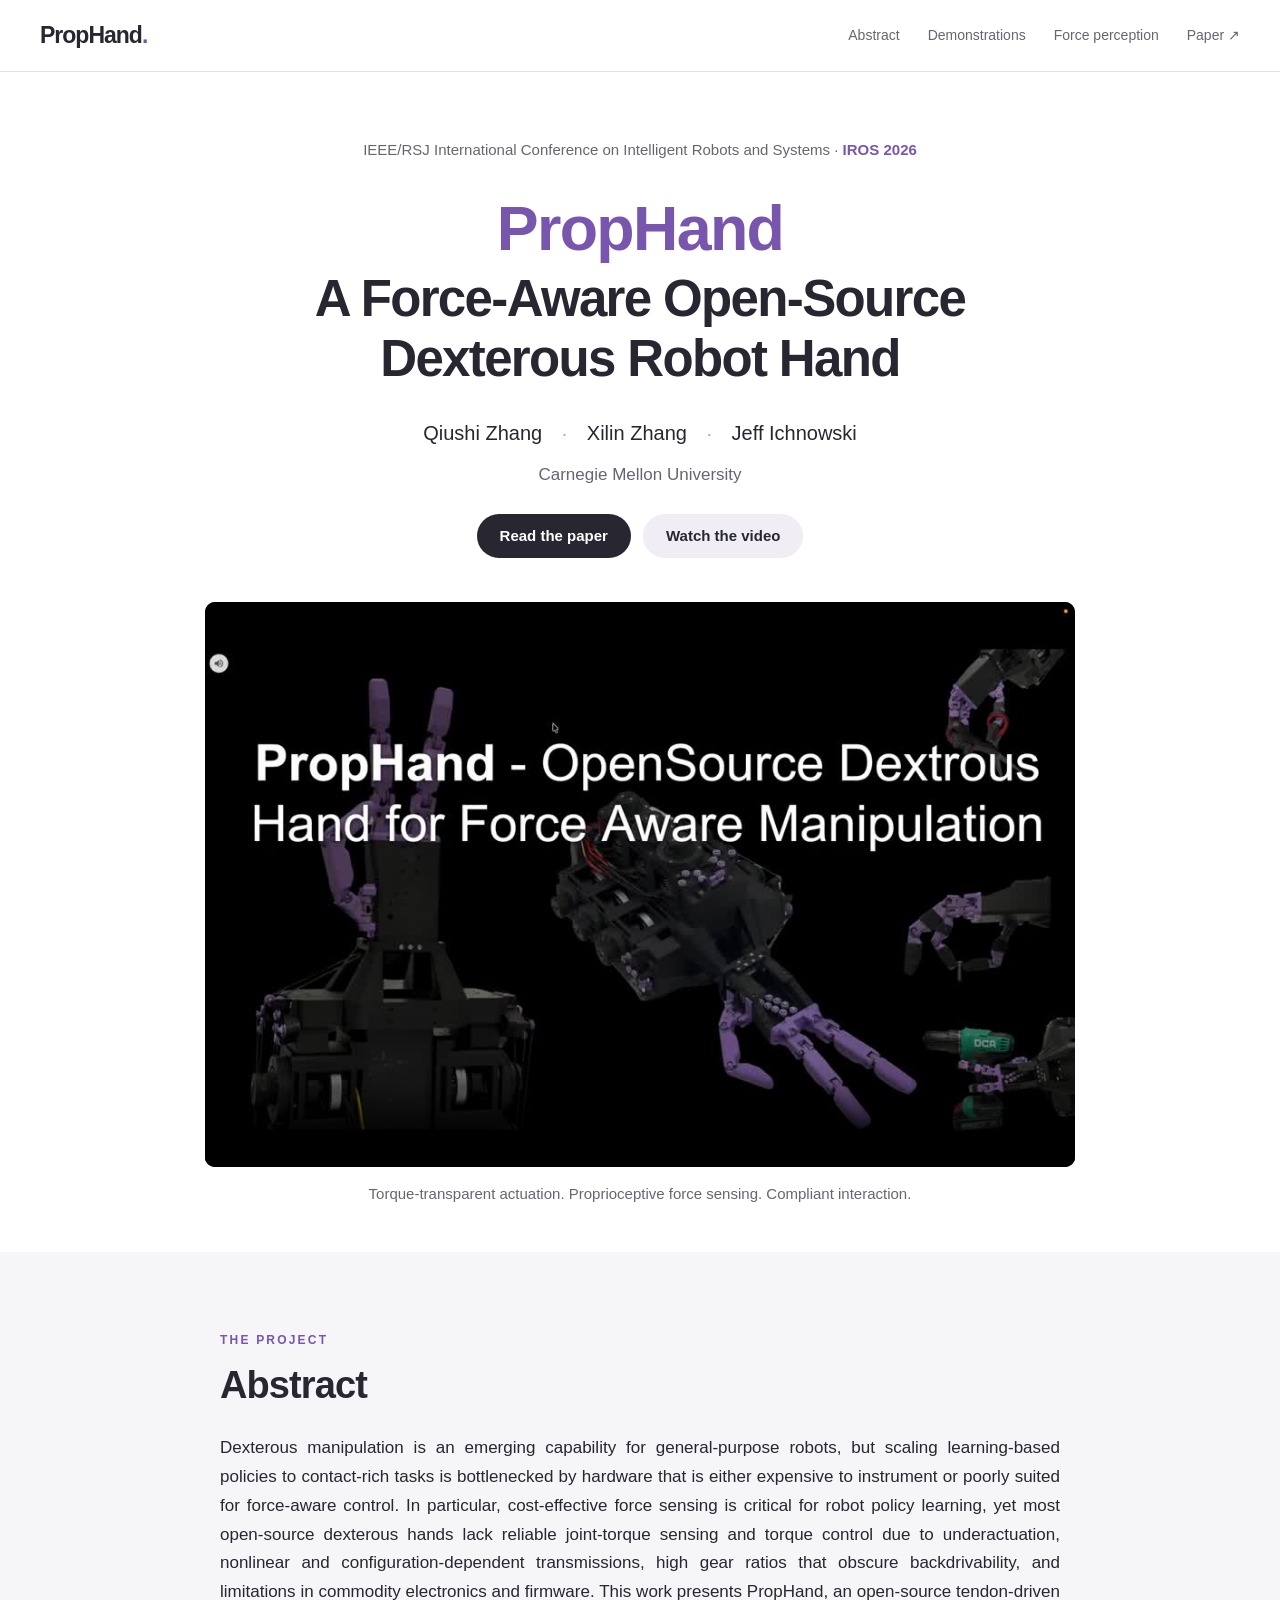
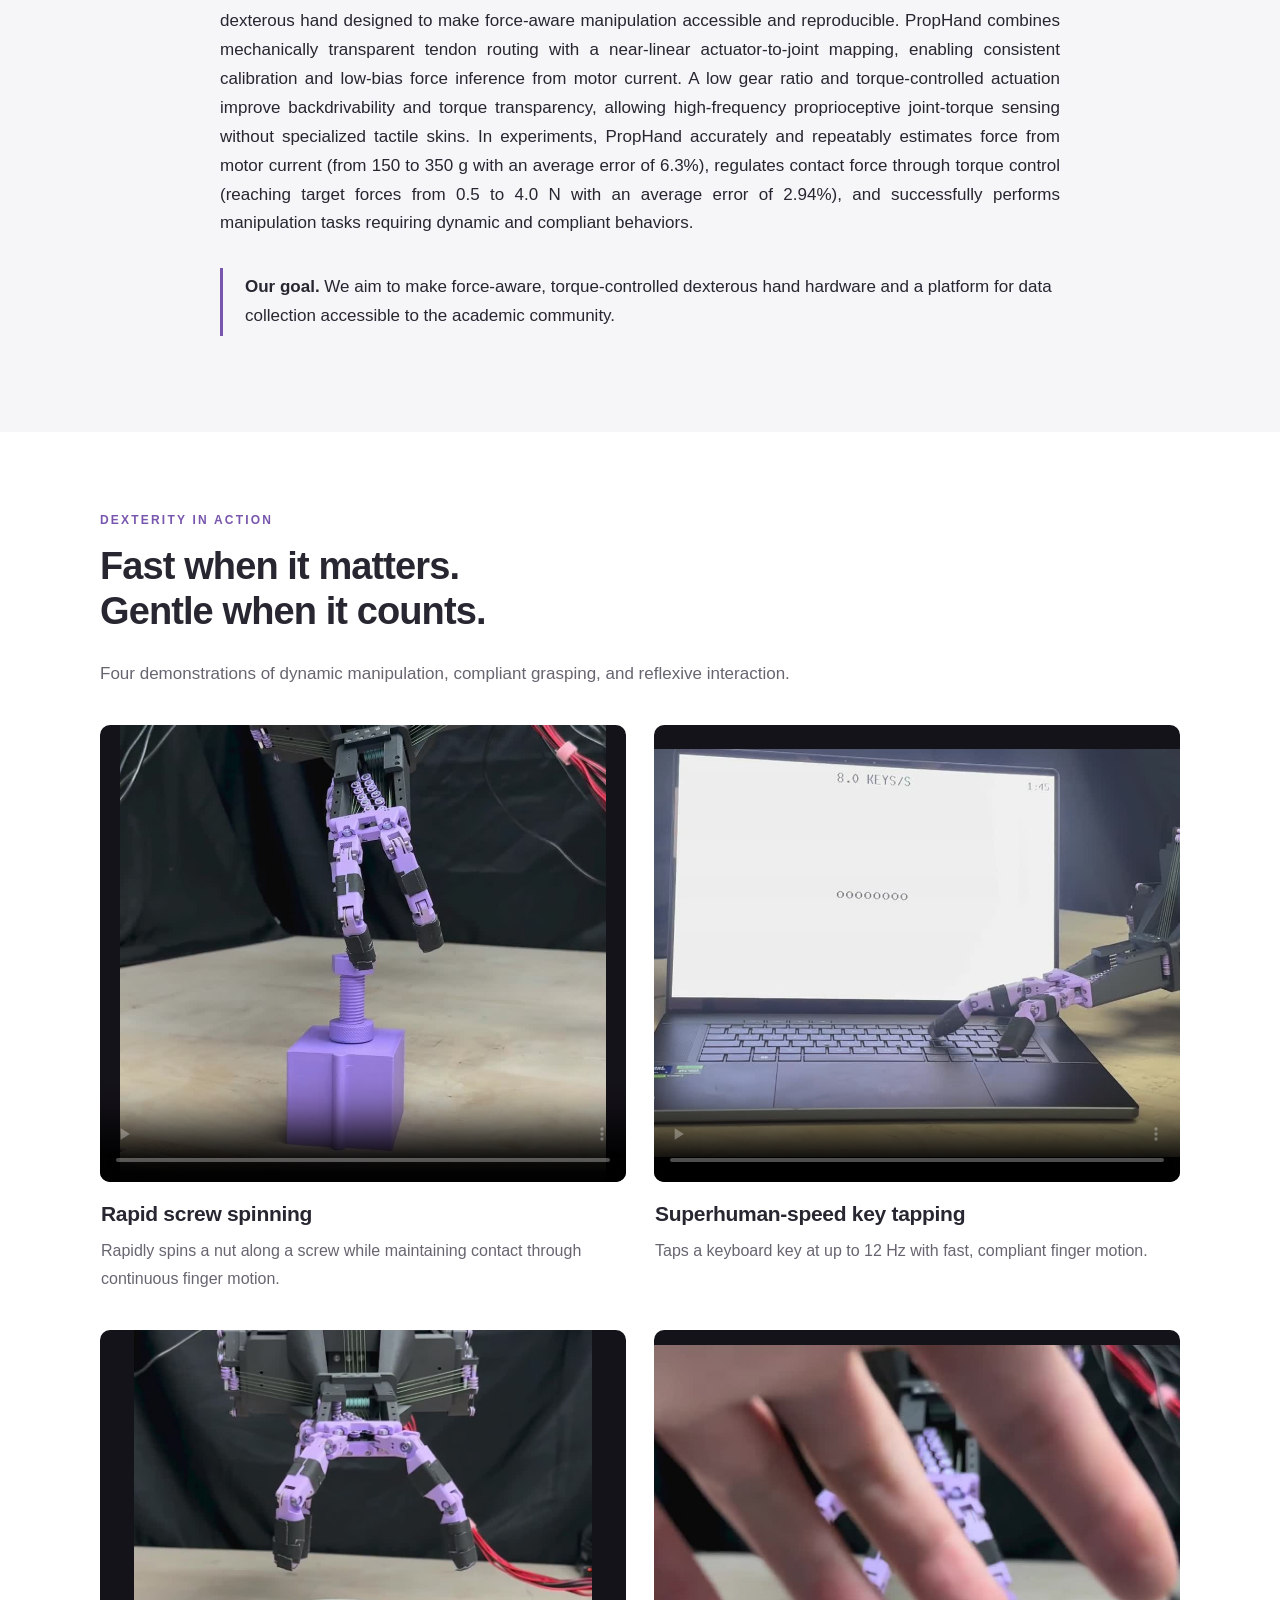
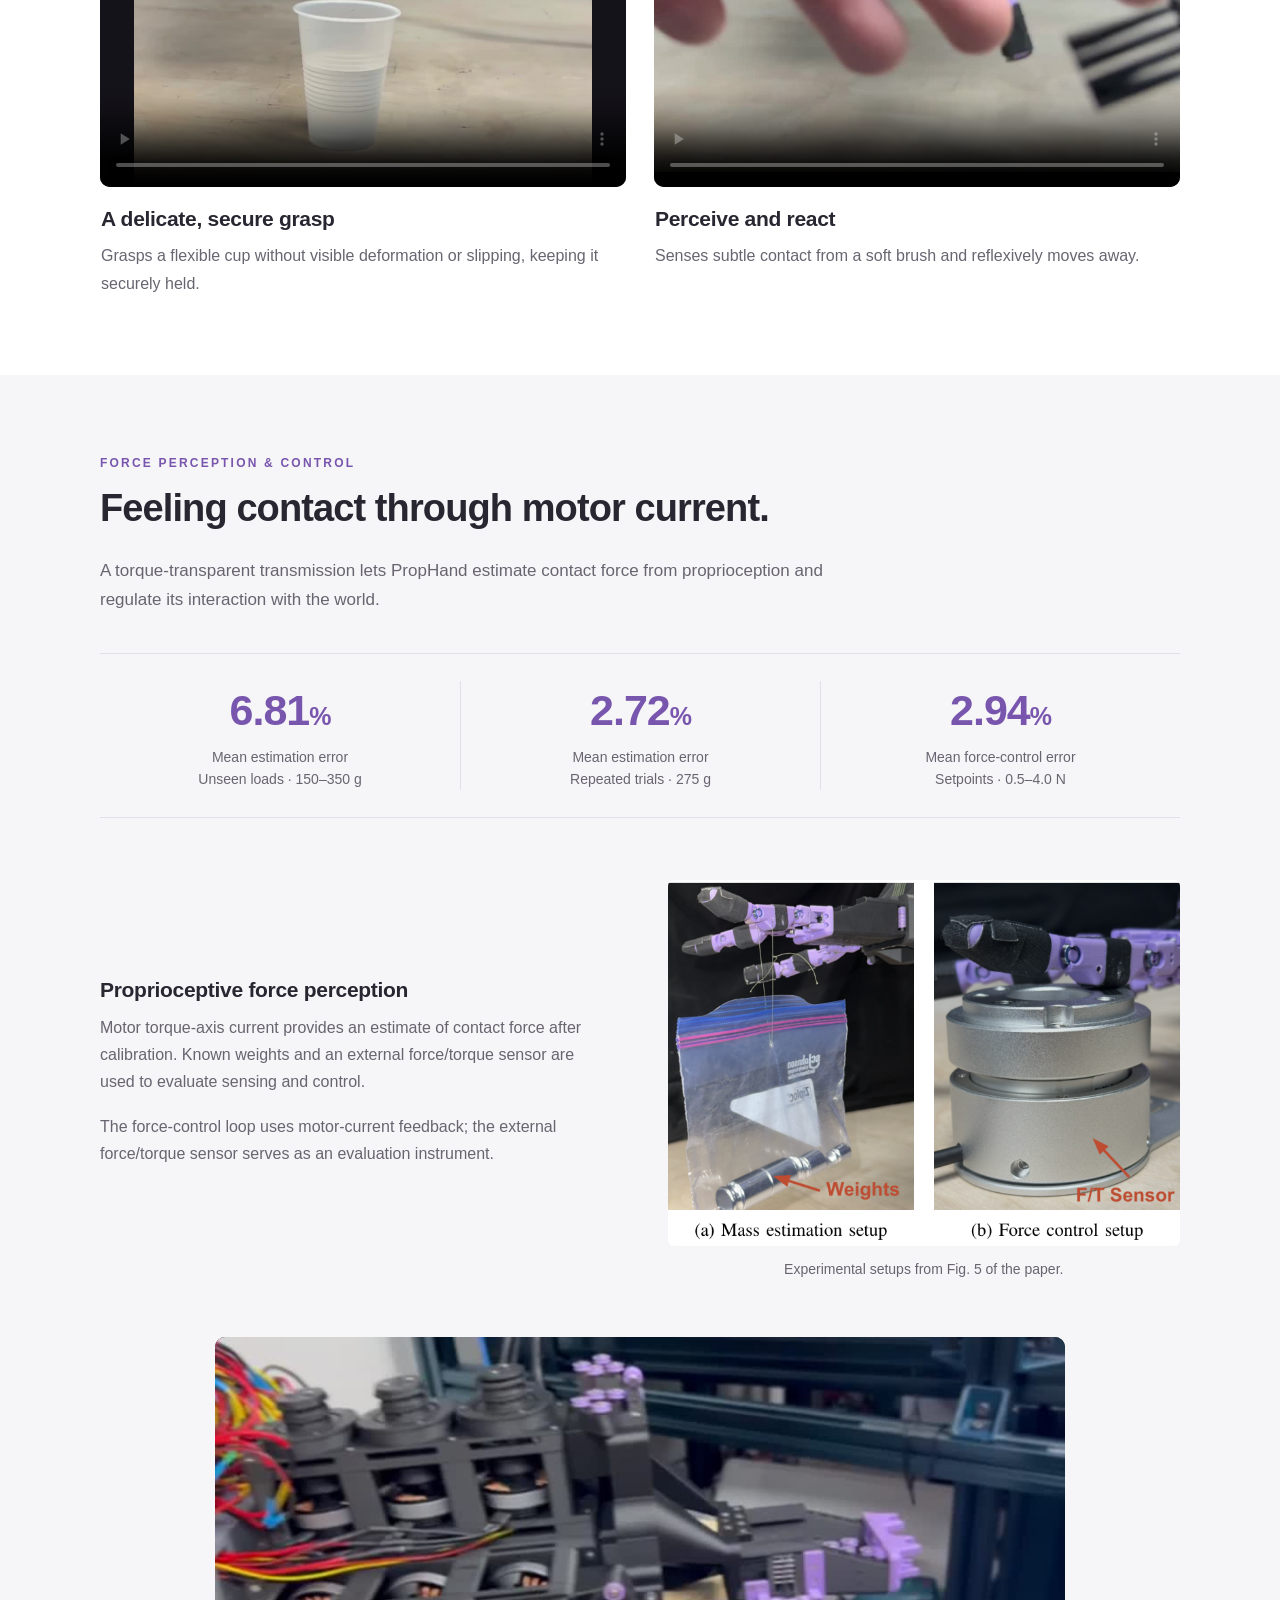
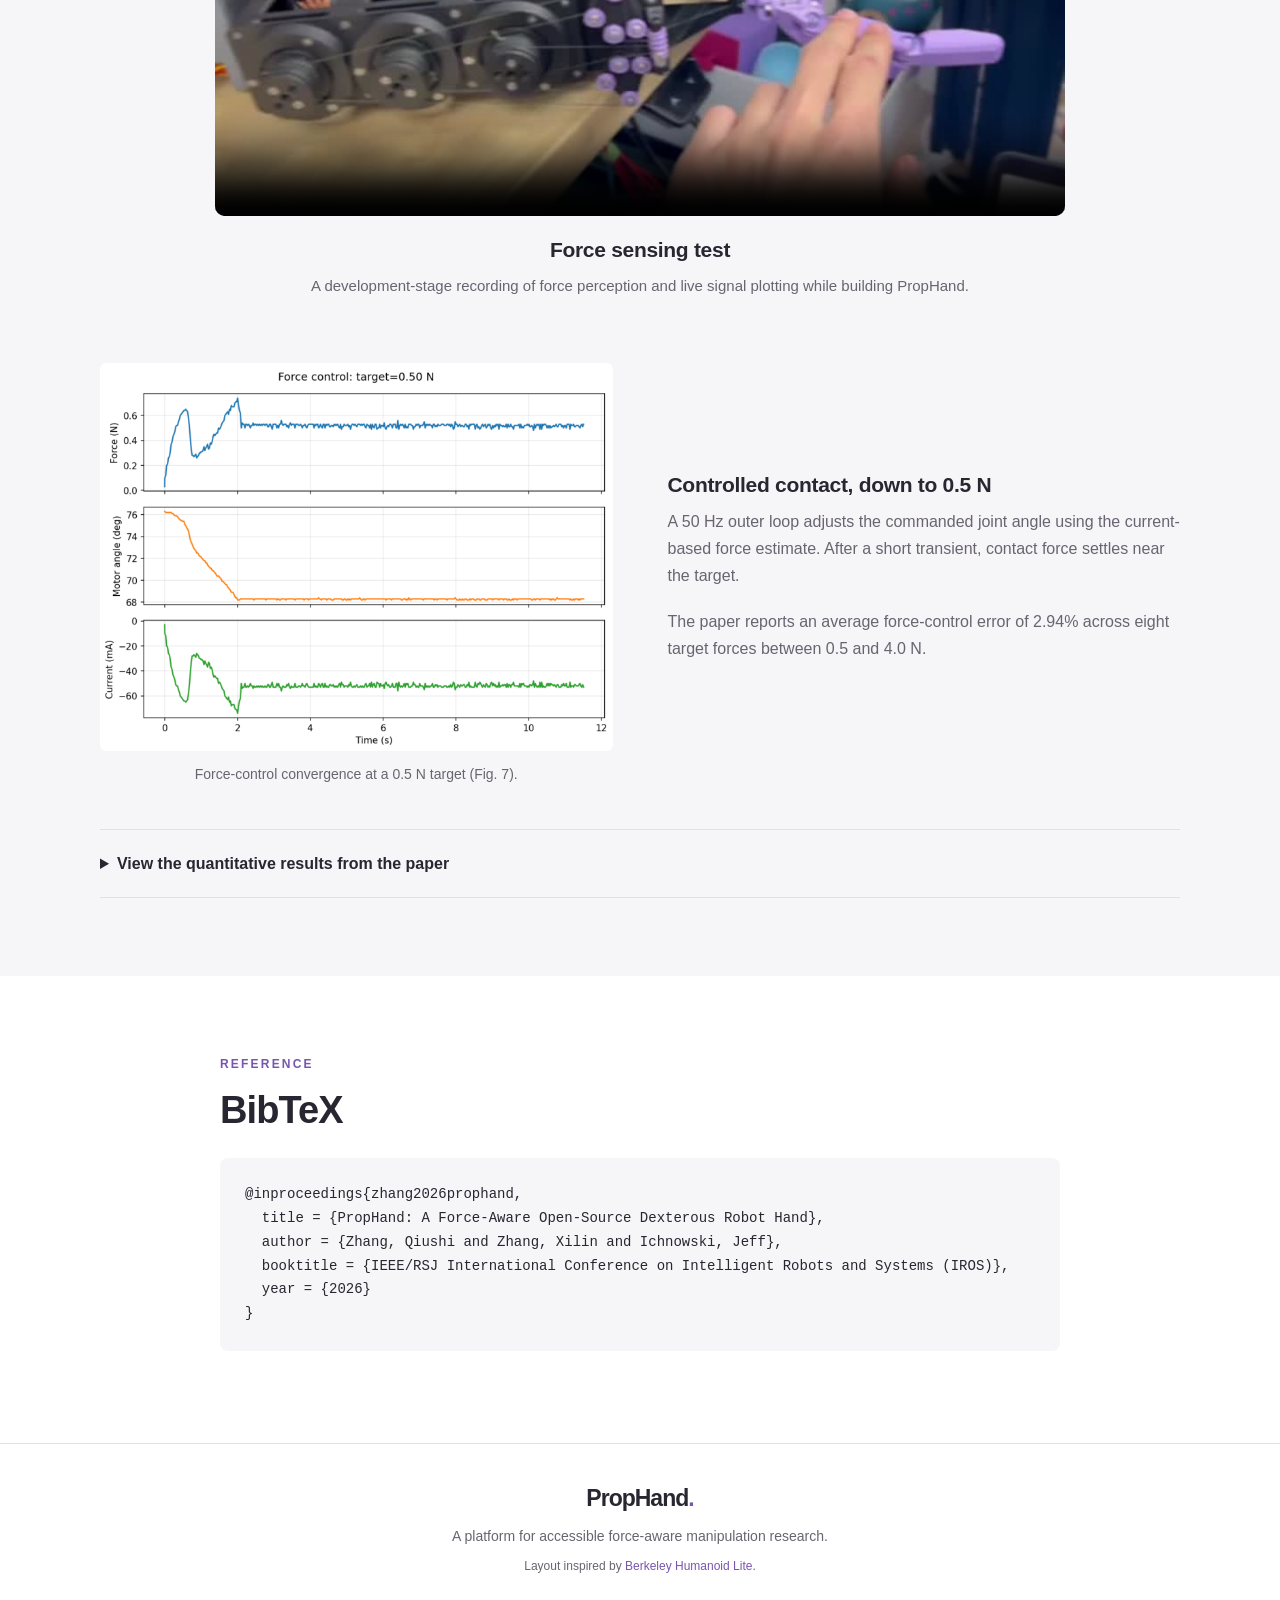
==== commit fd24a87e: "Add Carnegie Mellon University affiliation for all authors" ====
--- a/index.html
+++ b/index.html
@@ -14,6 +14,7 @@
 <p class="conference">IEEE/RSJ International Conference on Intelligent Robots and Systems · <strong>IROS 2026</strong></p>
 <h1><span>PropHand</span><br>A Force-Aware Open-Source<br class="desktop"> Dexterous Robot Hand</h1>
 <p class="authors">Qiushi Zhang <span>·</span> Xilin Zhang <span>·</span> Jeff Ichnowski</p>
+<p class="affiliation" style="margin: -10px 0 24px; color: var(--muted);">Carnegie Mellon University</p>
 <div class="links"><a class="button primary" href="PropHand-IROS-2026.pdf" target="_blank" rel="noopener">Read the paper</a><a class="button" href="#overview">Watch the video</a></div>
 <figure id="overview" class="overview"><video autoplay muted loop preload="auto" controls playsinline poster="prophand_video_introduction.jpg" aria-label="PropHand project introduction"><source src="prophand_video_introduction.mp4" type="video/mp4"></video><figcaption>Torque-transparent actuation. Proprioceptive force sensing. Compliant interaction.</figcaption></figure>
 </header>
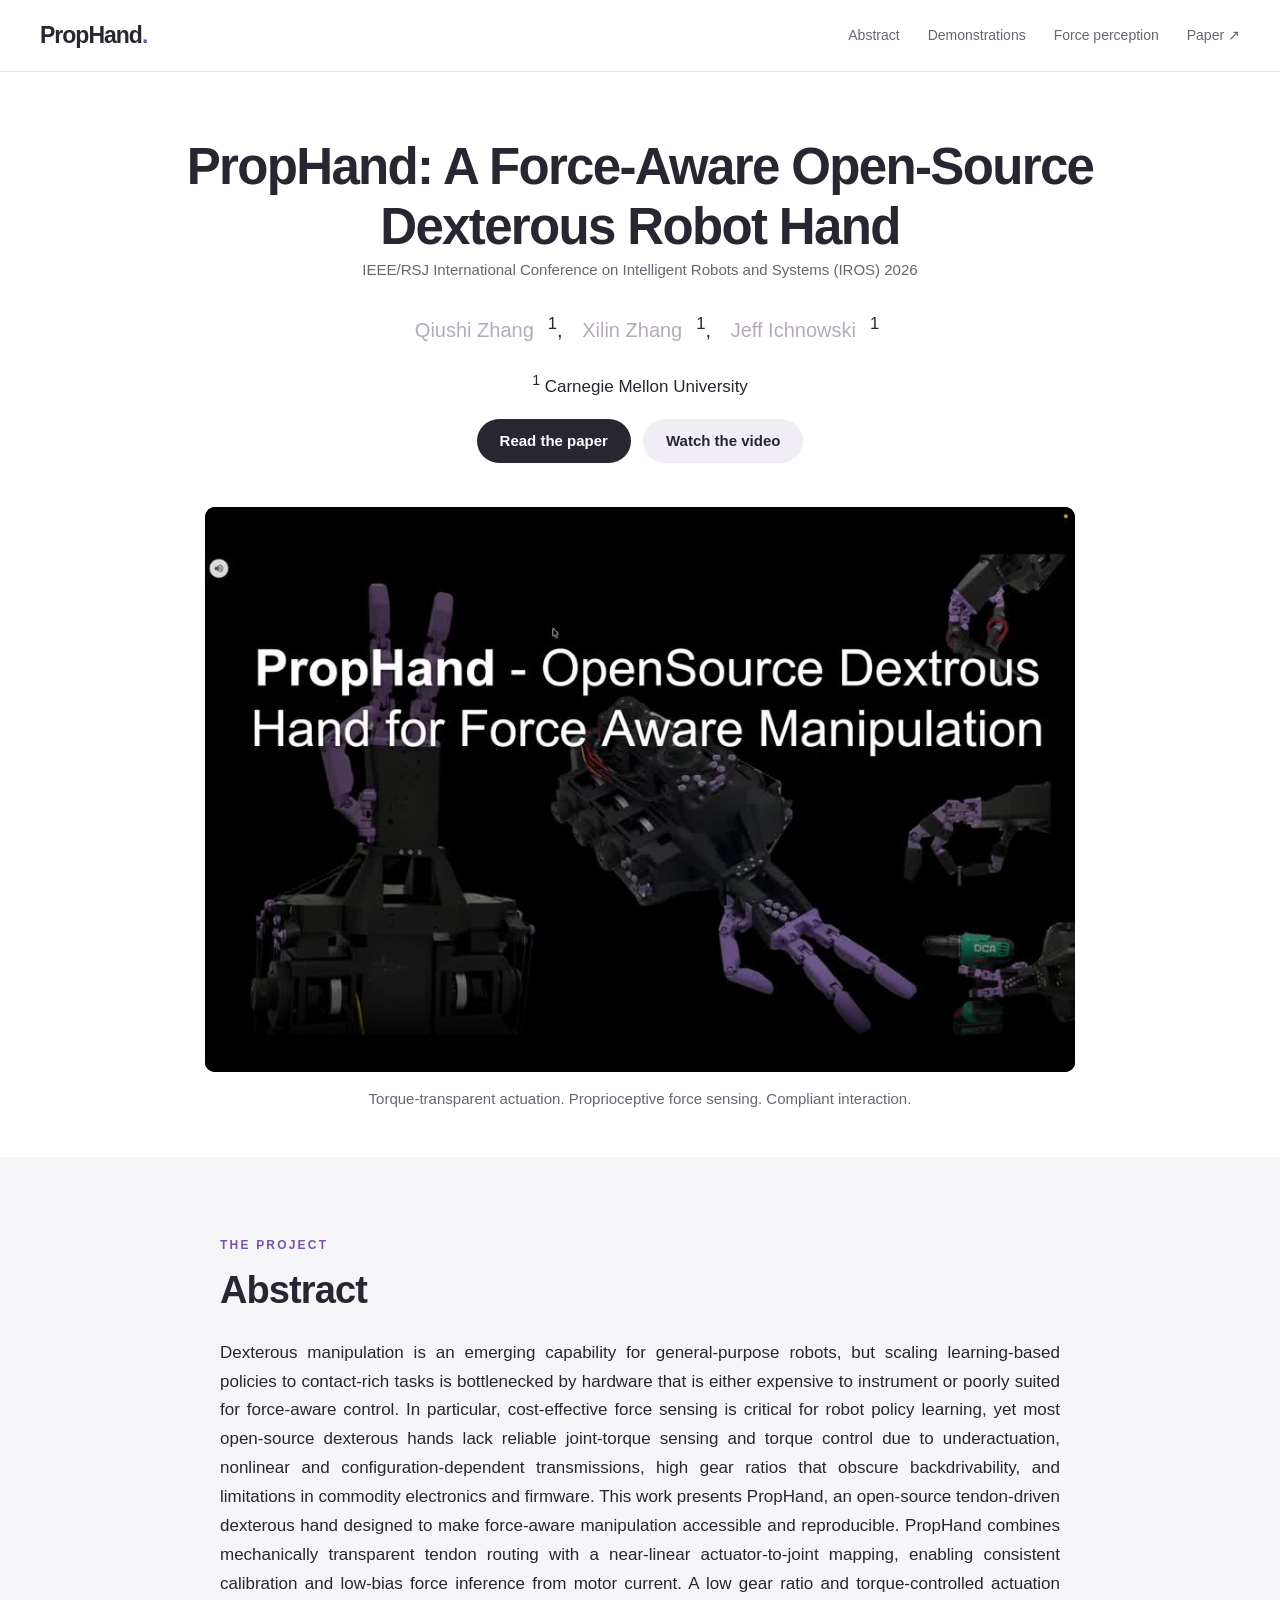
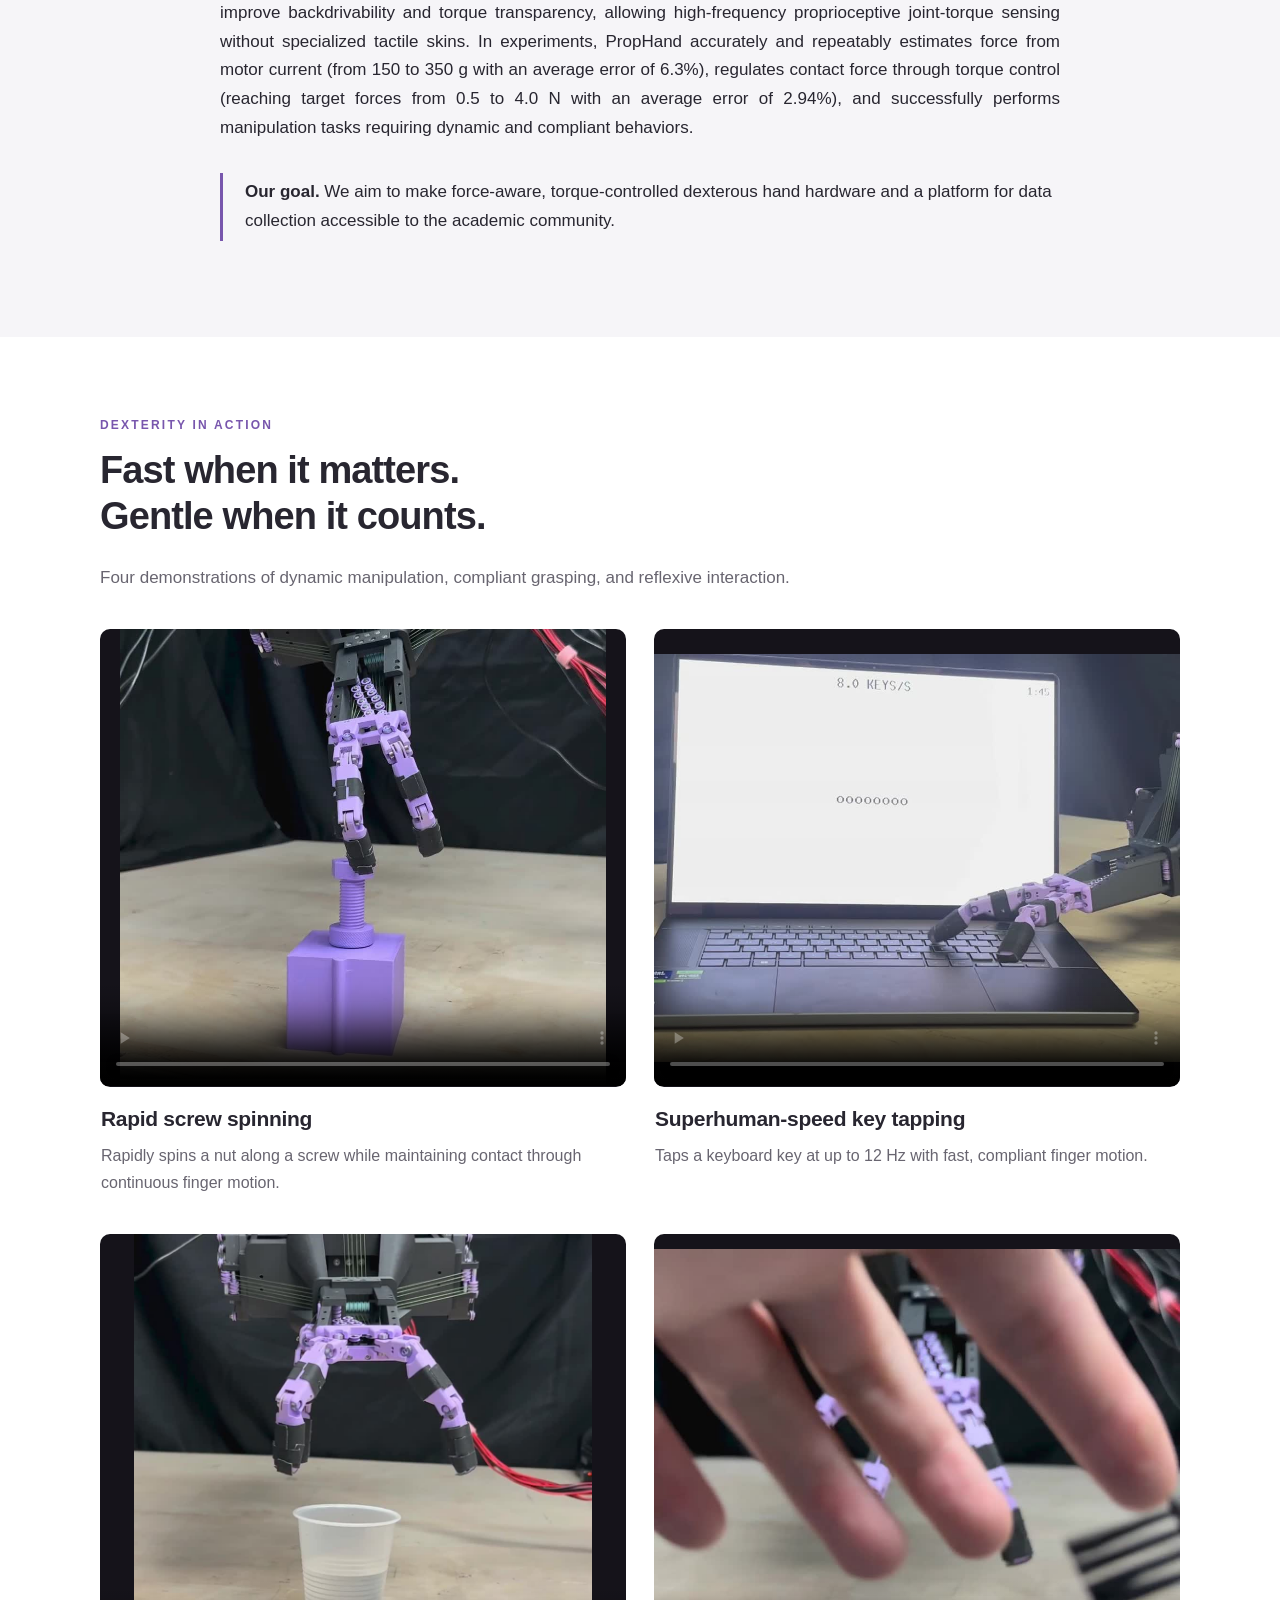
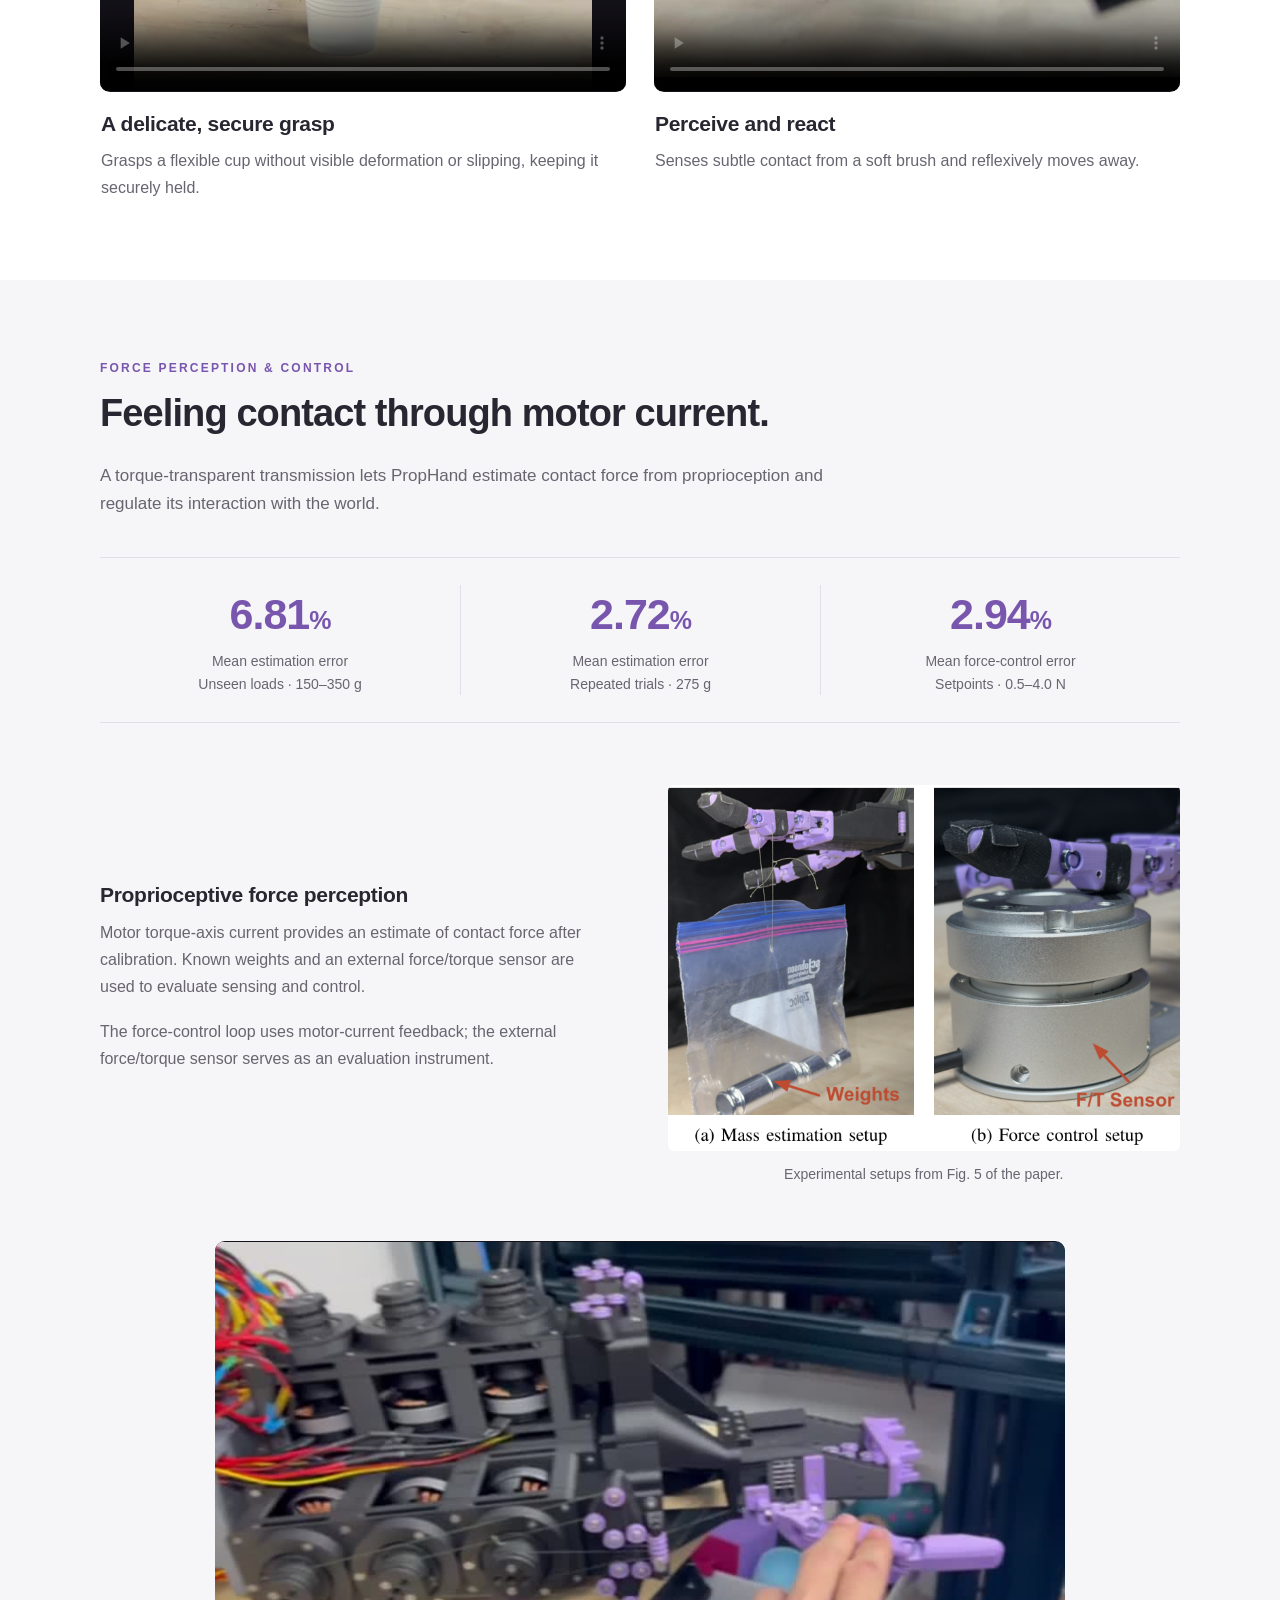
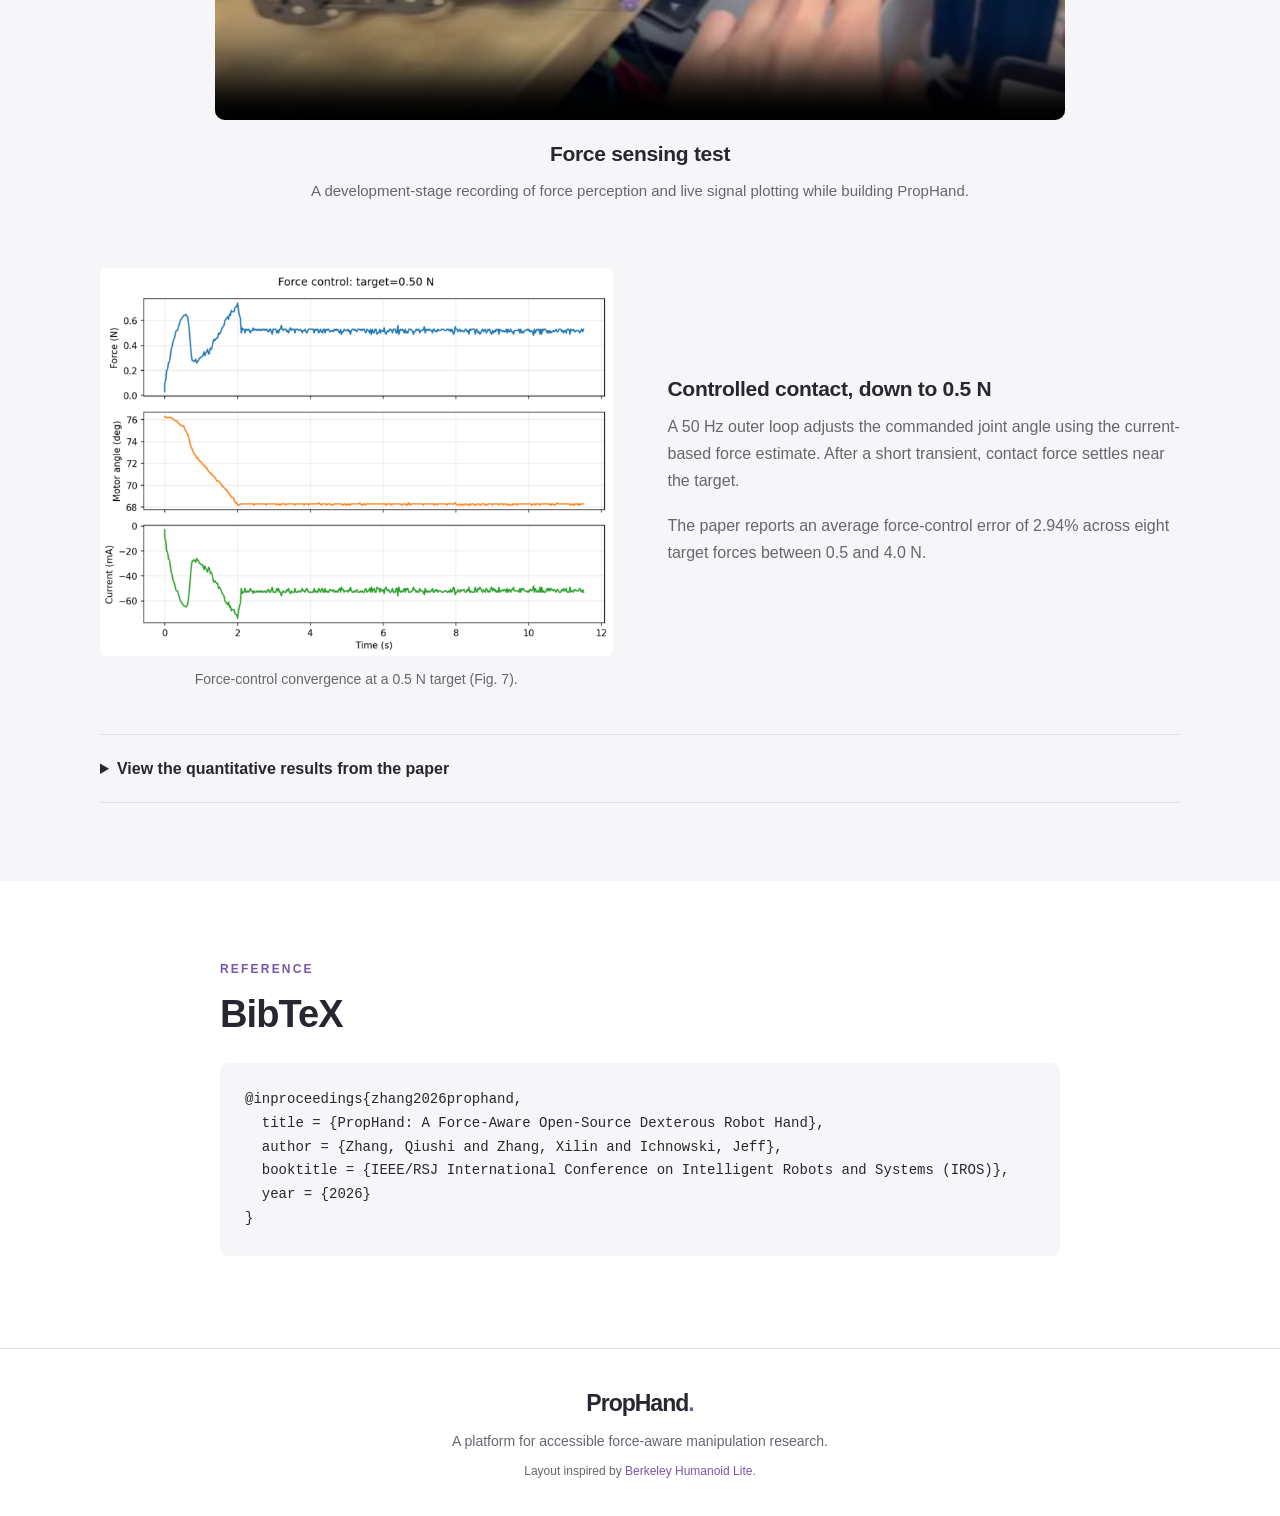
==== commit 5ef4c792: "Match reference academic header layout and affiliation numbering" ====
--- a/index.html
+++ b/index.html
@@ -11,10 +11,10 @@
 <nav aria-label="Page navigation"><a class="wordmark" href="#top">PropHand<span>.</span></a><div><a href="#abstract">Abstract</a><a href="#demonstrations">Demonstrations</a><a href="#results">Force perception</a><a href="PropHand-IROS-2026.pdf" target="_blank" rel="noopener">Paper ↗</a></div></nav>
 <main id="top">
 <header class="hero wrap">
-<p class="conference">IEEE/RSJ International Conference on Intelligent Robots and Systems · <strong>IROS 2026</strong></p>
-<h1><span>PropHand</span><br>A Force-Aware Open-Source<br class="desktop"> Dexterous Robot Hand</h1>
-<p class="authors">Qiushi Zhang <span>·</span> Xilin Zhang <span>·</span> Jeff Ichnowski</p>
-<p class="affiliation" style="margin: -10px 0 24px; color: var(--muted);">Carnegie Mellon University</p>
+<h1>PropHand: A Force-Aware Open-Source Dexterous Robot Hand</h1>
+<p class="conference">IEEE/RSJ International Conference on Intelligent Robots and Systems (IROS) 2026</p>
+<p class="authors"><span class="author-name">Qiushi Zhang</span><sup>1</sup>, <span class="author-name">Xilin Zhang</span><sup>1</sup>, <span class="author-name">Jeff Ichnowski</span><sup>1</sup></p>
+<p class="affiliation"><sup>1</sup> Carnegie Mellon University</p>
 <div class="links"><a class="button primary" href="PropHand-IROS-2026.pdf" target="_blank" rel="noopener">Read the paper</a><a class="button" href="#overview">Watch the video</a></div>
 <figure id="overview" class="overview"><video autoplay muted loop preload="auto" controls playsinline poster="prophand_video_introduction.jpg" aria-label="PropHand project introduction"><source src="prophand_video_introduction.mp4" type="video/mp4"></video><figcaption>Torque-transparent actuation. Proprioceptive force sensing. Compliant interaction.</figcaption></figure>
 </header>
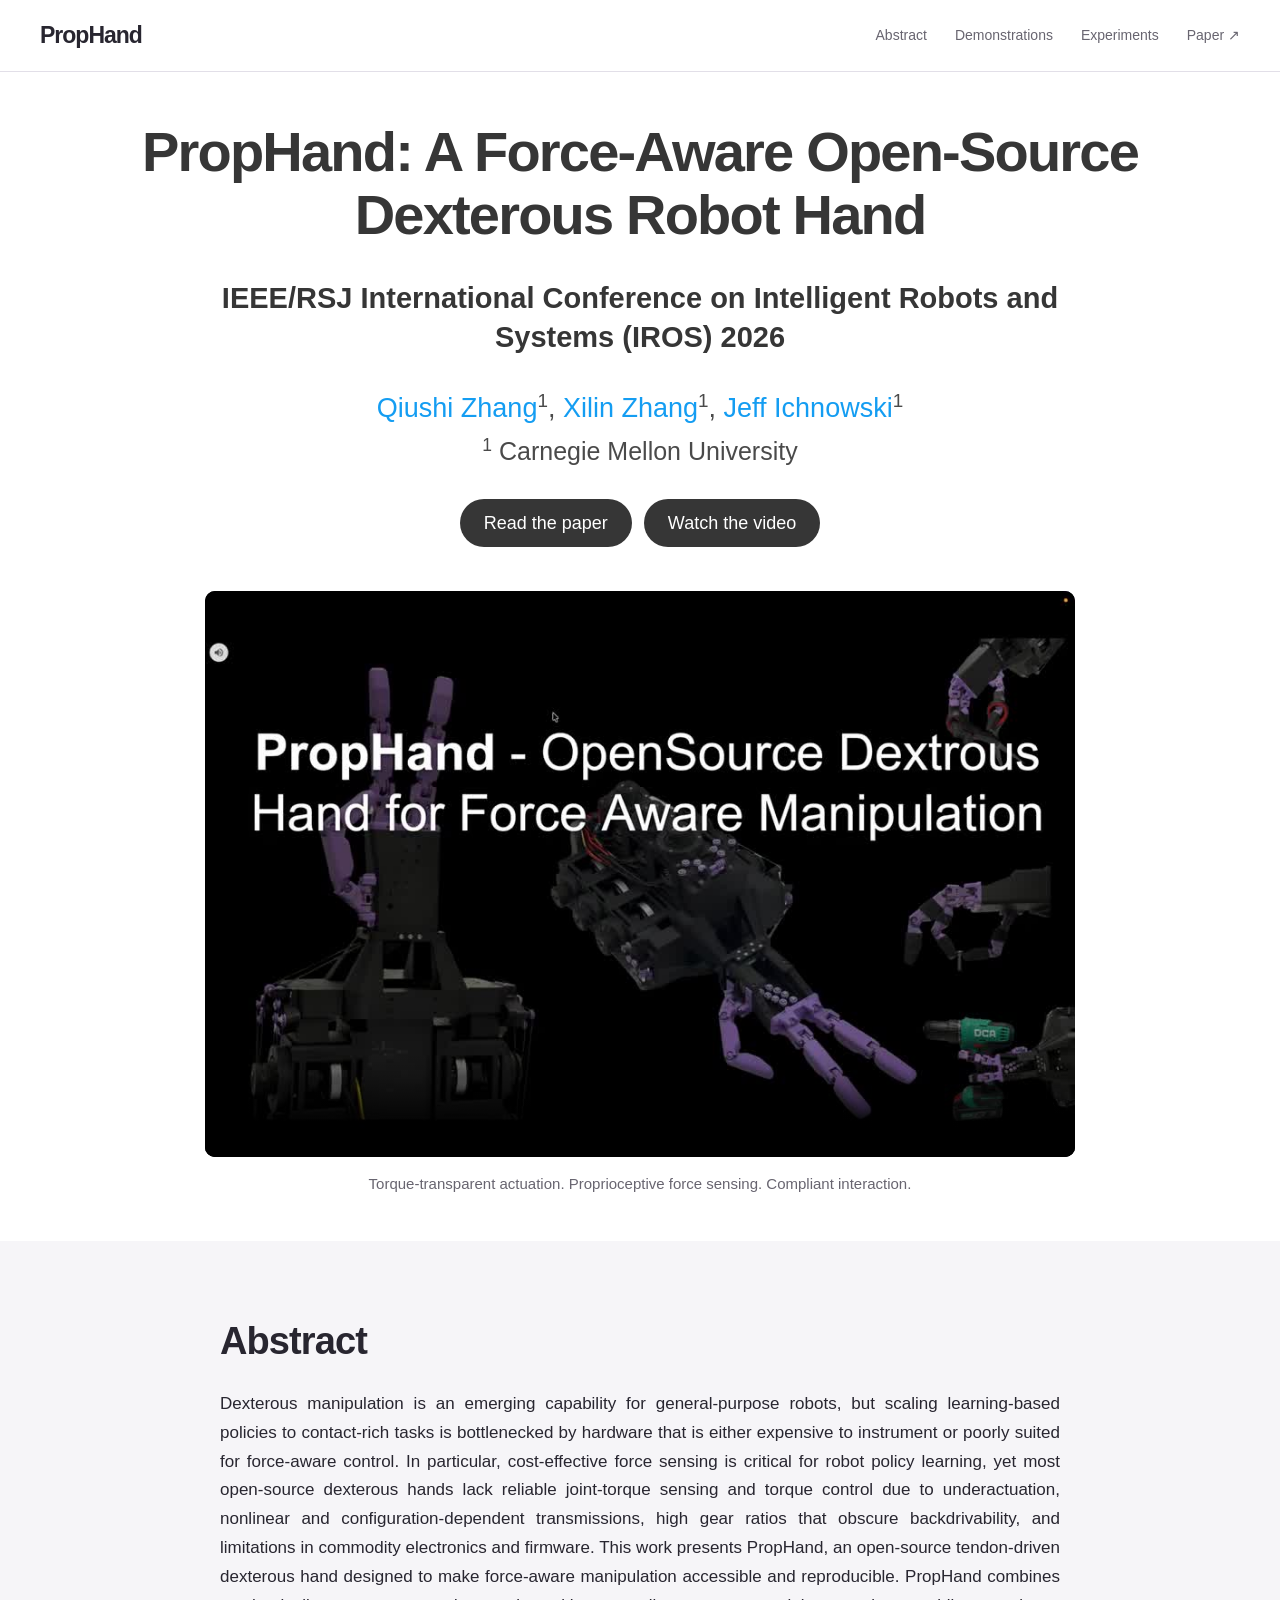
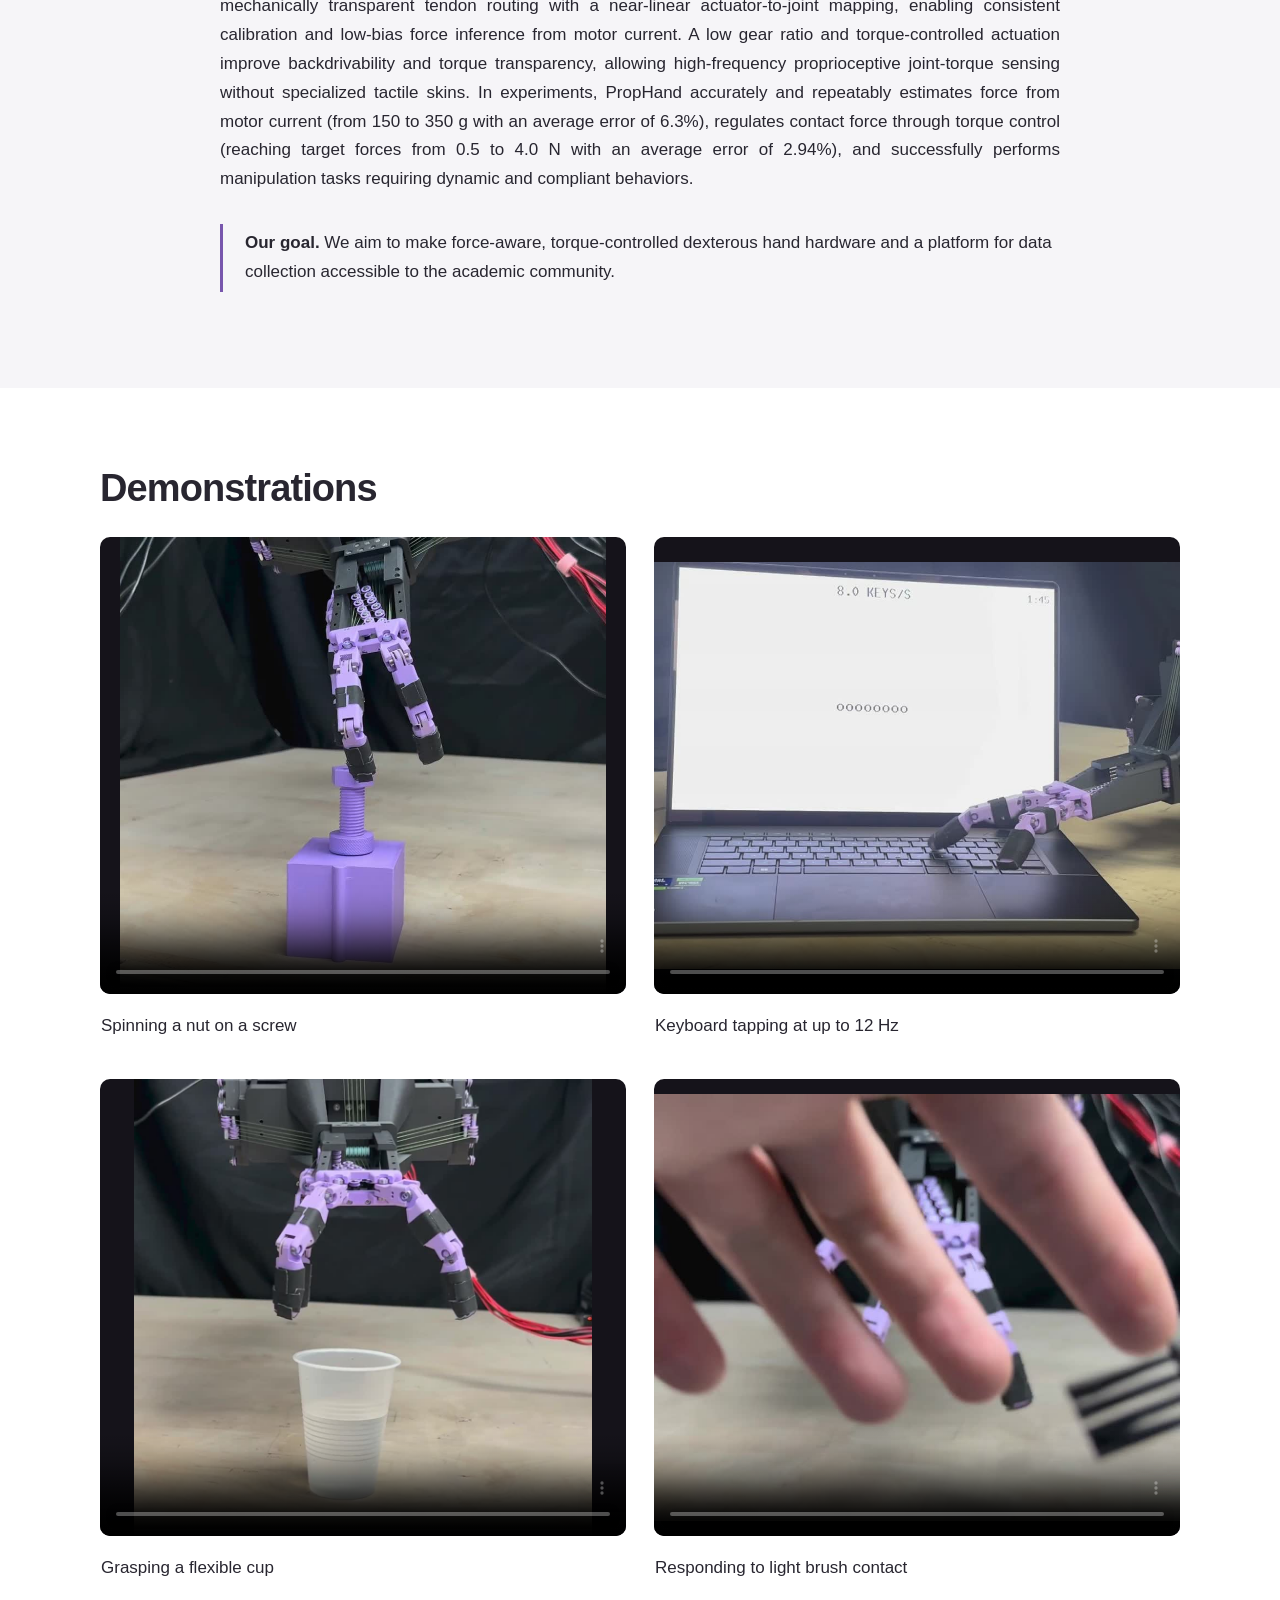
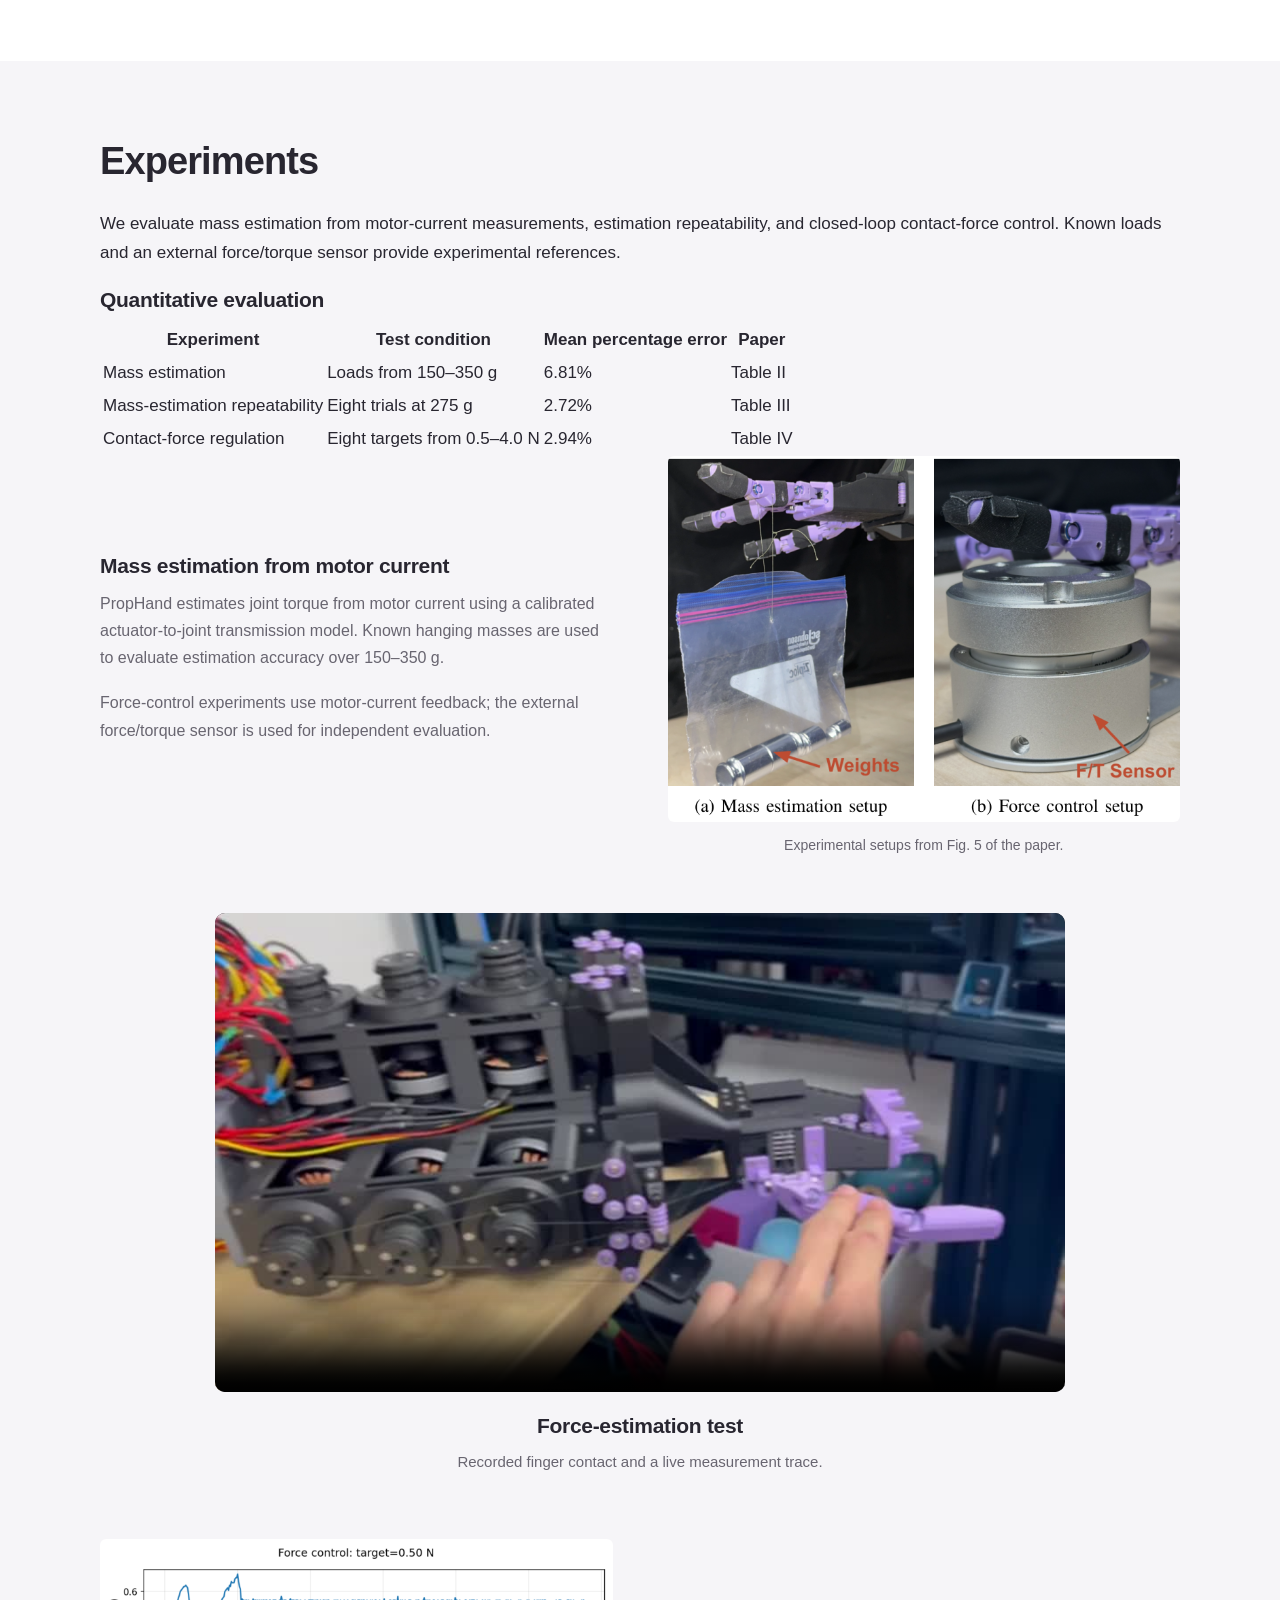
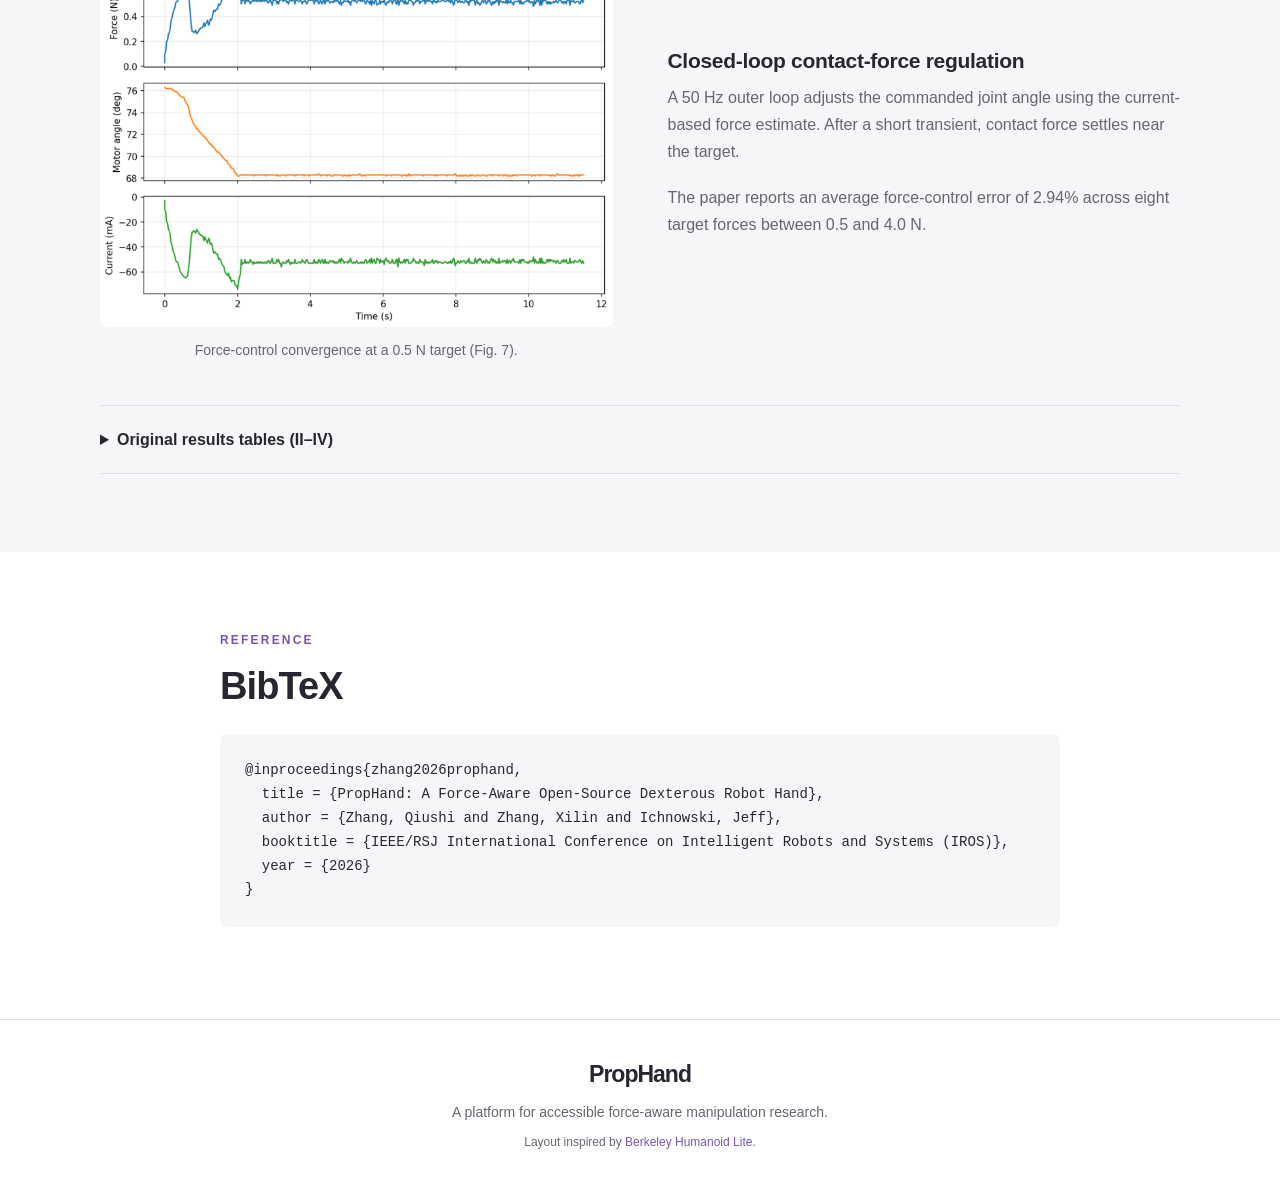
==== commit b18cfc02: "Restructure PropHand demos and experiments with precise academic captions" ====
--- a/index.html
+++ b/index.html
@@ -8,7 +8,7 @@
 <link rel="stylesheet" href="style.css">
 </head>
 <body>
-<nav aria-label="Page navigation"><a class="wordmark" href="#top">PropHand<span>.</span></a><div><a href="#abstract">Abstract</a><a href="#demonstrations">Demonstrations</a><a href="#results">Force perception</a><a href="PropHand-IROS-2026.pdf" target="_blank" rel="noopener">Paper ↗</a></div></nav>
+<nav aria-label="Page navigation"><a class="wordmark" href="#top">PropHand</a><div><a href="#abstract">Abstract</a><a href="#demonstrations">Demonstrations</a><a href="#experiments">Experiments</a><a href="PropHand-IROS-2026.pdf" target="_blank" rel="noopener">Paper ↗</a></div></nav>
 <main id="top">
 <header class="hero wrap">
 <h1>PropHand: A Force-Aware Open-Source Dexterous Robot Hand</h1>
@@ -18,23 +18,23 @@
 <div class="links"><a class="button primary" href="PropHand-IROS-2026.pdf" target="_blank" rel="noopener">Read the paper</a><a class="button" href="#overview">Watch the video</a></div>
 <figure id="overview" class="overview"><video autoplay muted loop preload="auto" controls playsinline poster="prophand_video_introduction.jpg" aria-label="PropHand project introduction"><source src="prophand_video_introduction.mp4" type="video/mp4"></video><figcaption>Torque-transparent actuation. Proprioceptive force sensing. Compliant interaction.</figcaption></figure>
 </header>
-<section id="abstract" class="section tint"><div class="reading"><p class="eyebrow">The project</p><h2>Abstract</h2>
+<section id="abstract" class="section tint"><div class="reading"><h2>Abstract</h2>
 <p>Dexterous manipulation is an emerging capability for general-purpose robots, but scaling learning-based policies to contact-rich tasks is bottlenecked by hardware that is either expensive to instrument or poorly suited for force-aware control. In particular, cost-effective force sensing is critical for robot policy learning, yet most open-source dexterous hands lack reliable joint-torque sensing and torque control due to underactuation, nonlinear and configuration-dependent transmissions, high gear ratios that obscure backdrivability, and limitations in commodity electronics and firmware. This work presents PropHand, an open-source tendon-driven dexterous hand designed to make force-aware manipulation accessible and reproducible. PropHand combines mechanically transparent tendon routing with a near-linear actuator-to-joint mapping, enabling consistent calibration and low-bias force inference from motor current. A low gear ratio and torque-controlled actuation improve backdrivability and torque transparency, allowing high-frequency proprioceptive joint-torque sensing without specialized tactile skins. In experiments, PropHand accurately and repeatably estimates force from motor current (from 150 to 350 g with an average error of 6.3%), regulates contact force through torque control (reaching target forces from 0.5 to 4.0 N with an average error of 2.94%), and successfully performs manipulation tasks requiring dynamic and compliant behaviors.</p>
 <p class="goal"><strong>Our goal.</strong> We aim to make force-aware, torque-controlled dexterous hand hardware and a platform for data collection accessible to the academic community.</p>
 </div></section>
-<section id="demonstrations" class="section wrap"><p class="eyebrow">Dexterity in action</p><h2>Fast when it matters.<br>Gentle when it counts.</h2><p class="intro">Four demonstrations of dynamic manipulation, compliant grasping, and reflexive interaction.</p>
+<section id="demonstrations" class="section wrap"><h2>Demonstrations</h2>
 <div class="demo-grid">
-<figure><video autoplay muted loop preload="auto" controls playsinline poster="screw.jpg" aria-label="Rapid screw spinning demonstration"><source src="screw.mp4" type="video/mp4"></video><figcaption><h3>Rapid screw spinning</h3><p>Rapidly spins a nut along a screw while maintaining contact through continuous finger motion.</p></figcaption></figure>
-<figure><video autoplay muted loop preload="auto" controls playsinline poster="key_click.jpg" aria-label="Superhuman-speed keyboard tapping demonstration"><source src="key_click.mp4" type="video/mp4"></video><figcaption><h3>Superhuman-speed key tapping</h3><p>Taps a keyboard key at up to 12 Hz with fast, compliant finger motion.</p></figcaption></figure>
-<figure><video autoplay muted loop preload="auto" controls playsinline poster="grasp_cup.jpg" aria-label="Compliant cup grasping demonstration"><source src="grasp_cup.mp4" type="video/mp4"></video><figcaption><h3>A delicate, secure grasp</h3><p>Grasps a flexible cup without visible deformation or slipping, keeping it securely held.</p></figcaption></figure>
-<figure><video autoplay muted loop preload="auto" controls playsinline poster="feather_test.jpg" aria-label="Soft brush force perception and avoidance demonstration"><source src="feather_test.mp4" type="video/mp4"></video><figcaption><h3>Perceive and react</h3><p>Senses subtle contact from a soft brush and reflexively moves away.</p></figcaption></figure>
+<figure><video autoplay muted loop preload="auto" controls playsinline poster="screw.jpg" aria-label="Rapid screw spinning demonstration"><source src="screw.mp4" type="video/mp4"></video><figcaption>Spinning a nut on a screw</figcaption></figure>
+<figure><video autoplay muted loop preload="auto" controls playsinline poster="key_click.jpg" aria-label="Superhuman-speed keyboard tapping demonstration"><source src="key_click.mp4" type="video/mp4"></video><figcaption>Keyboard tapping at up to 12 Hz</figcaption></figure>
+<figure><video autoplay muted loop preload="auto" controls playsinline poster="grasp_cup.jpg" aria-label="Compliant cup grasping demonstration"><source src="grasp_cup.mp4" type="video/mp4"></video><figcaption>Grasping a flexible cup</figcaption></figure>
+<figure><video autoplay muted loop preload="auto" controls playsinline poster="feather_test.jpg" aria-label="Soft brush force perception and avoidance demonstration"><source src="feather_test.mp4" type="video/mp4"></video><figcaption>Responding to light brush contact</figcaption></figure>
 </div></section>
-<section id="results" class="section tint"><div class="wrap"><p class="eyebrow">Force perception & control</p><h2>Feeling contact through motor current.</h2><p class="intro">A torque-transparent transmission lets PropHand estimate contact force from proprioception and regulate its interaction with the world.</p>
-<div class="metrics"><div><strong>6.81<span>%</span></strong><p>Mean estimation error<br>Unseen loads · 150–350 g</p></div><div><strong>2.72<span>%</span></strong><p>Mean estimation error<br>Repeated trials · 275 g</p></div><div><strong>2.94<span>%</span></strong><p>Mean force-control error<br>Setpoints · 0.5–4.0 N</p></div></div>
-<div class="result-row"><div><h3>Proprioceptive force perception</h3><p>Motor torque-axis current provides an estimate of contact force after calibration. Known weights and an external force/torque sensor are used to evaluate sensing and control.</p><p>The force-control loop uses motor-current feedback; the external force/torque sensor serves as an evaluation instrument.</p></div><figure><a href="experimental-setup.png" target="_blank" rel="noopener"><img src="experimental-setup.png" width="753" height="537" loading="lazy" alt="Paper Figure 5: suspended weights for force-estimation evaluation and a finger pressing an external force/torque sensor."></a><figcaption>Experimental setups from Fig. 5 of the paper.</figcaption></figure></div>
-<figure class="sensing-video"><video autoplay muted loop preload="auto" controls playsinline poster="force_sensing_test.jpg" aria-label="Force sensing test during hand development"><source src="force_sensing_test.mp4" type="video/mp4"></video><figcaption><h3>Force sensing test</h3><p>A development-stage recording of force perception and live signal plotting while building PropHand.</p></figcaption></figure>
-<div class="result-row control-row"><figure><a href="force-control.png" target="_blank" rel="noopener"><img src="force-control.png" width="753" height="570" loading="lazy" alt="Paper Figure 7: force, motor angle, and motor current over time as the controller converges toward a 0.5 newton contact-force target."></a><figcaption>Force-control convergence at a 0.5 N target (Fig. 7).</figcaption></figure><div><h3>Controlled contact, down to 0.5 N</h3><p>A 50 Hz outer loop adjusts the commanded joint angle using the current-based force estimate. After a short transient, contact force settles near the target.</p><p>The paper reports an average force-control error of 2.94% across eight target forces between 0.5 and 4.0 N.</p></div></div>
-<details><summary>View the quantitative results from the paper</summary><div class="tables"><figure><a href="mass-estimation-results.png" target="_blank" rel="noopener"><img src="mass-estimation-results.png" loading="lazy" alt="Table II: mass estimation over 150 to 350 grams; mean percentage error 6.81%."></a></figure><figure><a href="repeatability-results.png" target="_blank" rel="noopener"><img src="repeatability-results.png" loading="lazy" alt="Table III: repeatability over eight trials at 275 grams; mean percentage error 2.72%."></a></figure><figure><a href="force-control-results.png" target="_blank" rel="noopener"><img src="force-control-results.png" loading="lazy" alt="Table IV: force-control results over 0.5 to 4 newtons; mean percentage error 2.94%."></a></figure></div><p class="note">Results above follow Tables II–IV. The original abstract reports 6.3% force-estimation error; Table II and the experimental text report 6.81%. The abstract is reproduced as supplied.</p></details>
+<section id="experiments" class="section tint"><div class="wrap"><h2>Experiments</h2><p class="experiment-intro">We evaluate mass estimation from motor-current measurements, estimation repeatability, and closed-loop contact-force control. Known loads and an external force/torque sensor provide experimental references.</p>
+<div class="experiment-summary"><h3>Quantitative evaluation</h3><div class="table-scroll"><table><thead><tr><th scope="col">Experiment</th><th scope="col">Test condition</th><th scope="col">Mean percentage error</th><th scope="col">Paper</th></tr></thead><tbody><tr><td>Mass estimation</td><td>Loads from 150–350 g</td><td>6.81%</td><td>Table II</td></tr><tr><td>Mass-estimation repeatability</td><td>Eight trials at 275 g</td><td>2.72%</td><td>Table III</td></tr><tr><td>Contact-force regulation</td><td>Eight targets from 0.5–4.0 N</td><td>2.94%</td><td>Table IV</td></tr></tbody></table></div></div>
+<div class="result-row"><div><h3>Mass estimation from motor current</h3><p>PropHand estimates joint torque from motor current using a calibrated actuator-to-joint transmission model. Known hanging masses are used to evaluate estimation accuracy over 150–350 g.</p><p>Force-control experiments use motor-current feedback; the external force/torque sensor is used for independent evaluation.</p></div><figure><a href="experimental-setup.png" target="_blank" rel="noopener"><img src="experimental-setup.png" width="753" height="537" loading="lazy" alt="Paper Figure 5: suspended weights for force-estimation evaluation and a finger pressing an external force/torque sensor."></a><figcaption>Experimental setups from Fig. 5 of the paper.</figcaption></figure></div>
+<figure class="sensing-video"><video autoplay muted loop preload="auto" controls playsinline poster="force_sensing_test.jpg" aria-label="Force sensing test during hand development"><source src="force_sensing_test.mp4" type="video/mp4"></video><figcaption><h3>Force-estimation test</h3><p>Recorded finger contact and a live measurement trace.</p></figcaption></figure>
+<div class="result-row control-row"><figure><a href="force-control.png" target="_blank" rel="noopener"><img src="force-control.png" width="753" height="570" loading="lazy" alt="Paper Figure 7: force, motor angle, and motor current over time as the controller converges toward a 0.5 newton contact-force target."></a><figcaption>Force-control convergence at a 0.5 N target (Fig. 7).</figcaption></figure><div><h3>Closed-loop contact-force regulation</h3><p>A 50 Hz outer loop adjusts the commanded joint angle using the current-based force estimate. After a short transient, contact force settles near the target.</p><p>The paper reports an average force-control error of 2.94% across eight target forces between 0.5 and 4.0 N.</p></div></div>
+<details><summary>Original results tables (II–IV)</summary><div class="tables"><figure><a href="mass-estimation-results.png" target="_blank" rel="noopener"><img src="mass-estimation-results.png" loading="lazy" alt="Table II: mass estimation over 150 to 350 grams; mean percentage error 6.81%."></a></figure><figure><a href="repeatability-results.png" target="_blank" rel="noopener"><img src="repeatability-results.png" loading="lazy" alt="Table III: repeatability over eight trials at 275 grams; mean percentage error 2.72%."></a></figure><figure><a href="force-control-results.png" target="_blank" rel="noopener"><img src="force-control-results.png" loading="lazy" alt="Table IV: force-control results over 0.5 to 4 newtons; mean percentage error 2.94%."></a></figure></div><p class="note">Results above follow Tables II–IV. The original abstract reports 6.3% force-estimation error; Table II and the experimental text report 6.81%. The abstract is reproduced as supplied.</p></details>
 </div></section>
 <section class="section reading citation"><p class="eyebrow">Reference</p><h2>BibTeX</h2><pre><code>@inproceedings{zhang2026prophand,
   title = {PropHand: A Force-Aware Open-Source Dexterous Robot Hand},
@@ -43,5 +43,5 @@
   year = {2026}
 }</code></pre></section>
 </main>
-<footer><a class="wordmark" href="#top">PropHand<span>.</span></a><p>A platform for accessible force-aware manipulation research.</p><p class="credit">Layout inspired by <a href="https://lite.berkeley-humanoid.org/">Berkeley Humanoid Lite</a>.</p></footer>
+<footer><a class="wordmark" href="#top">PropHand</a><p>A platform for accessible force-aware manipulation research.</p><p class="credit">Layout inspired by <a href="https://lite.berkeley-humanoid.org/">Berkeley Humanoid Lite</a>.</p></footer>
 </body></html>
--- a/style.css
+++ b/style.css
@@ -1 +1,13 @@
 :root{--ink:#282630;--muted:#686570;--accent:#7856ad;--light:#f6f5f8;--line:#e2dfe8;--max:1080px}*{box-sizing:border-box}html{scroll-behavior:smooth;scroll-padding-top:90px}body{margin:0;color:var(--ink);background:#fff;font:17px/1.7 -apple-system,BlinkMacSystemFont,"Segoe UI",Arial,sans-serif}a{color:var(--accent);text-decoration:none}a:hover{text-decoration:underline}a:focus-visible,summary:focus-visible,video:focus-visible{outline:3px solid var(--accent);outline-offset:5px}nav{min-height:72px;padding:16px max(24px,calc((100vw - 1200px)/2));border-bottom:1px solid var(--line);display:flex;align-items:center;justify-content:space-between;gap:24px;background:#ffffffef}nav div{display:flex;gap:28px;font-size:14px;font-weight:500}nav div a{color:var(--muted)}.wordmark{font-size:23px;font-weight:800;letter-spacing:-1px;color:var(--ink)}.wordmark span{color:var(--accent)}.wrap{width:min(var(--max),calc(100% - 48px));margin:auto}.reading{width:min(840px,calc(100% - 48px));margin:auto}.hero{text-align:center;padding-top:65px}.conference{font-size:15px;color:var(--muted);margin:0 0 25px}.conference strong{color:var(--accent);white-space:nowrap}h1{font-size:clamp(30px,4.1vw,51px);line-height:1.18;letter-spacing:-1.65px;font-weight:650;margin:0}h1>span{color:var(--accent);font-weight:800;font-size:1.23em;line-height:1.3}.authors{font-size:20px;margin:27px 0 21px}.authors span{color:#b4abba;margin:0 14px}.links{display:flex;justify-content:center;gap:12px}.button{display:inline-flex;align-items:center;justify-content:center;background:#f0edf5;color:var(--ink);padding:9px 23px;border-radius:25px;font-size:15px;font-weight:600}.button.primary{background:var(--ink);color:white}.button:hover{text-decoration:none;background:var(--accent);color:#fff}figure{margin:0}video{display:block;width:100%;background:#15131a;border-radius:10px}img{display:block;width:100%;height:auto}.overview{max-width:870px;margin:44px auto 45px;scroll-margin-top:24px}.overview video{aspect-ratio:1280/832}.overview figcaption{font-size:15px;color:var(--muted);padding:14px 0 0}.section{padding-top:78px;padding-bottom:78px}.tint{background:var(--light)}.eyebrow{text-transform:uppercase;letter-spacing:2.2px;font-size:12px;font-weight:700;color:var(--accent);margin:0 0 13px}h2{font-size:clamp(28px,3vw,38px);line-height:1.2;letter-spacing:-.9px;font-weight:650;margin:0 0 25px}h3{font-size:21px;line-height:1.35;font-weight:650;letter-spacing:-.3px;margin:0 0 9px}p{margin:0 0 18px}.reading>p:not(.eyebrow){text-align:justify}.goal{border-left:3px solid var(--accent);padding:5px 0 5px 22px;margin-top:30px!important;text-align:left!important}.intro{max-width:740px;color:var(--muted);margin-bottom:36px}.demo-grid{display:grid;grid-template-columns:1fr 1fr;gap:38px 28px}.demo-grid video{aspect-ratio:1.15;object-fit:contain}.demo-grid figcaption{padding:18px 1px 0}.demo-grid p{font-size:16px;color:var(--muted);margin-bottom:0}.metrics{display:grid;grid-template-columns:repeat(3,1fr);margin:38px 0 62px;border-top:1px solid var(--line);border-bottom:1px solid var(--line);padding:27px 0;text-align:center}.metrics>div+div{border-left:1px solid var(--line)}.metrics strong{font-size:43px;line-height:1.35;color:var(--accent);font-weight:650;letter-spacing:-1px}.metrics strong span{font-size:25px}.metrics p{font-size:14px;line-height:1.6;margin:7px 0 0;color:var(--muted)}.result-row{display:grid;grid-template-columns:1fr 1fr;gap:55px;align-items:center}.result-row p{color:var(--muted);font-size:16px}.result-row img{background:#fff;border-radius:6px}.result-row figcaption{font-size:14px;margin-top:12px;color:var(--muted);text-align:center}.sensing-video{max-width:850px;margin:55px auto 65px}.sensing-video video{aspect-ratio:568/320}.sensing-video figcaption{text-align:center;padding:20px 0 0}.sensing-video p{font-size:15px;color:var(--muted)}.control-row{margin-bottom:42px}details{border-top:1px solid var(--line);border-bottom:1px solid var(--line);padding:20px 0}summary{cursor:pointer;font-size:16px;font-weight:600}.tables{display:grid;grid-template-columns:repeat(3,1fr);gap:20px;padding-top:28px;align-items:start}.note{font-size:14px;color:var(--muted);margin:25px 0 0}.citation pre{overflow-x:auto;background:var(--light);border-radius:8px;padding:25px;font-size:14px;line-height:1.7}footer{border-top:1px solid var(--line);text-align:center;padding:35px 24px 28px}footer p{font-size:14px;color:var(--muted);margin:7px 0}.credit{font-size:12px}@media(max-width:700px){nav{padding:14px 20px}nav div{gap:15px}nav div a:nth-child(1),nav div a:nth-child(3){display:none}.hero{padding-top:40px}.conference{font-size:14px}.authors{font-size:17px}.authors span{margin:0 5px}.wrap,.reading{width:calc(100% - 36px)}.desktop{display:none}.section{padding-top:50px;padding-bottom:50px}.overview{margin-top:32px;margin-bottom:28px}.demo-grid,.result-row,.tables{grid-template-columns:1fr;gap:28px}.metrics{margin:25px 0 40px;padding:20px 0}.metrics strong{font-size:32px}.metrics strong span{font-size:20px}.metrics p{font-size:12px;padding:0 4px}.reading>p:not(.eyebrow){text-align:left}.sensing-video{margin:35px auto 40px}.citation pre{font-size:12px;padding:17px}.links{flex-wrap:wrap}.overview figcaption{font-size:13px}.control-row{gap:23px}}@media(prefers-reduced-motion:reduce){html{scroll-behavior:auto}}
+
+/* Academic project header, matching the supplied DOGlove reference. */
+.hero{padding-top:48px}
+.hero h1{max-width:1080px;margin:0 auto 32px;color:#363636;font-size:clamp(32px,4.4vw,56px);font-weight:700;line-height:1.13;letter-spacing:-1.8px}
+.hero .conference{max-width:960px;margin:0 auto 30px;color:#363636;font-size:clamp(20px,2.4vw,29px);font-weight:600;line-height:1.35}
+.hero .authors{margin:0 0 3px;font-size:clamp(19px,2.3vw,27px);line-height:1.6;color:#4a4a4a}
+.hero .authors .author-name{margin:0;color:#149df2}
+.hero sup{font-size:.7em;line-height:0;vertical-align:super}
+.hero .affiliation{margin:0 0 28px;color:#4a4a4a;font-size:clamp(18px,2.1vw,25px);line-height:1.5}
+.hero .button{background:#363636;color:#fff;font-size:18px;font-weight:500;padding:9px 24px}
+.hero .button:hover{background:#505050}
+@media(max-width:700px){.hero{padding-top:35px}.hero h1{letter-spacing:-1px;margin-bottom:25px}.hero .conference{margin-bottom:23px}.hero .authors{font-size:19px}.hero .affiliation{font-size:18px}.hero .button{font-size:16px}}
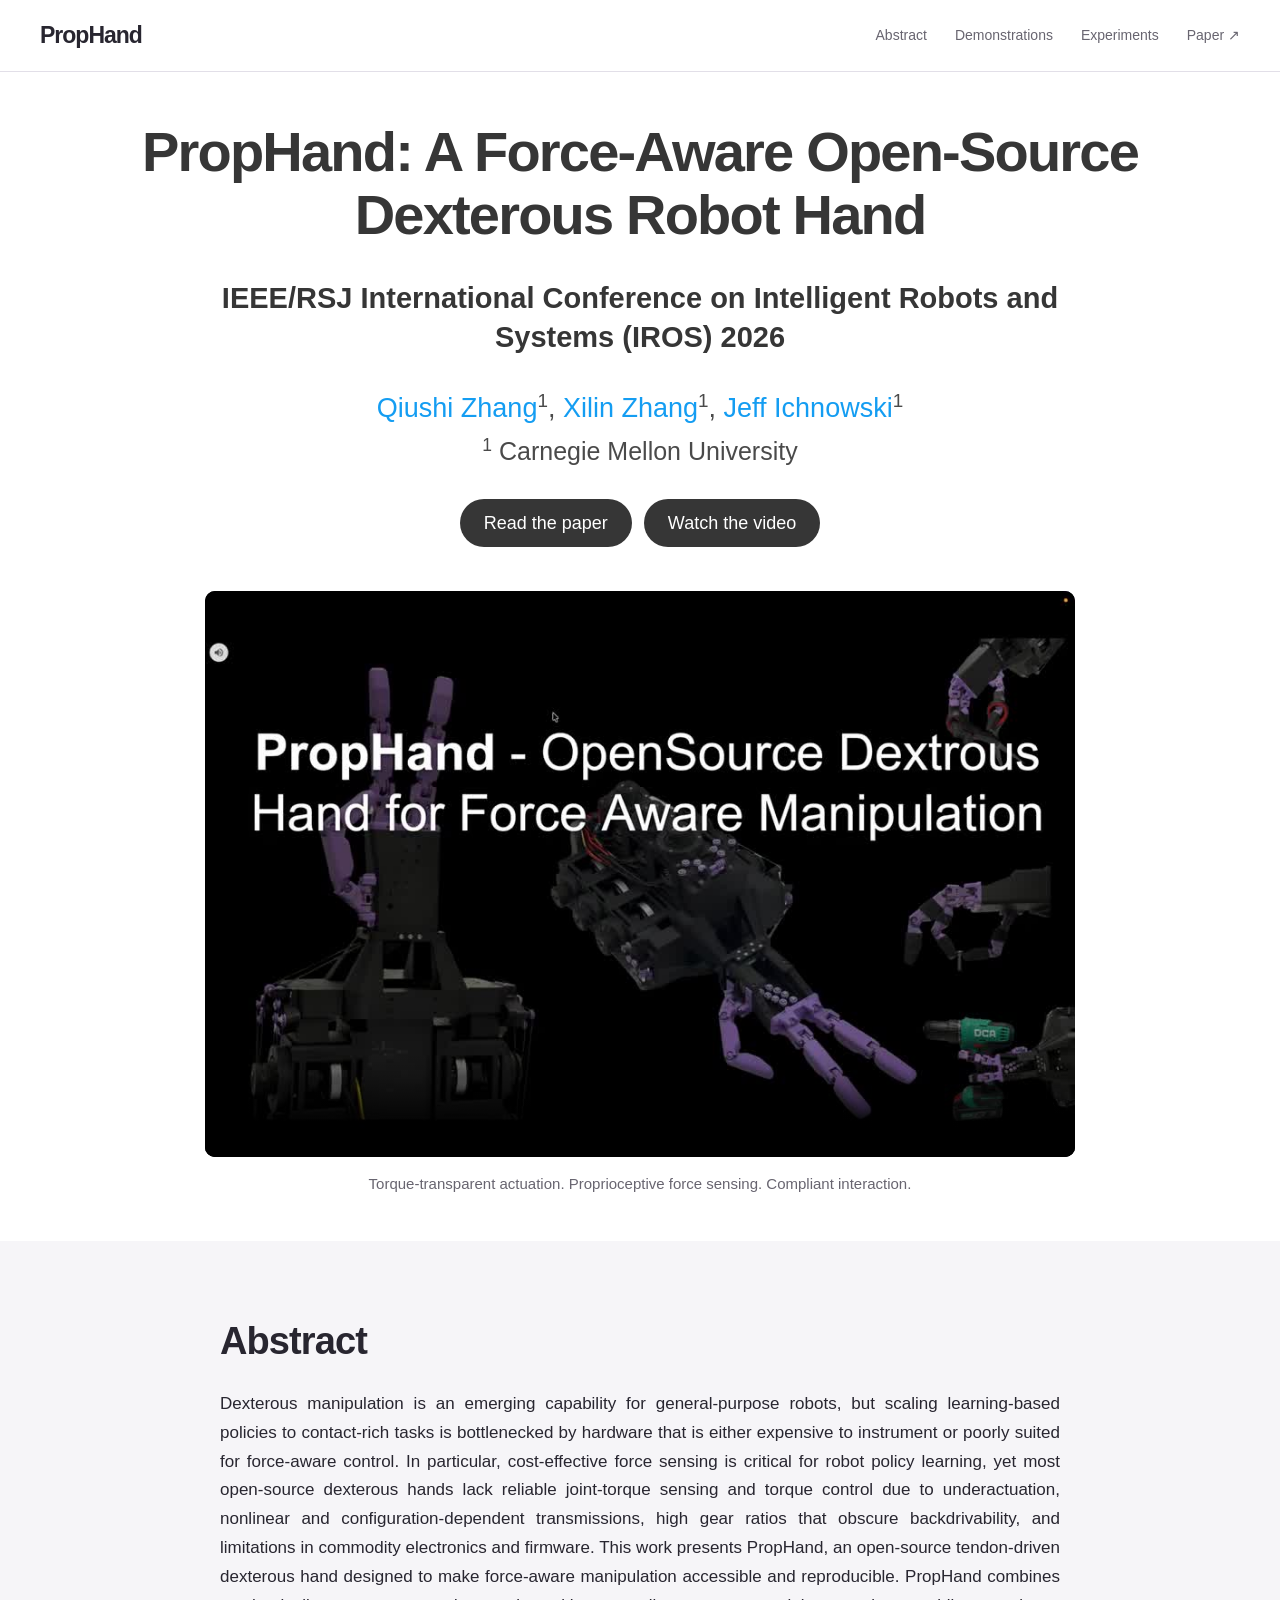
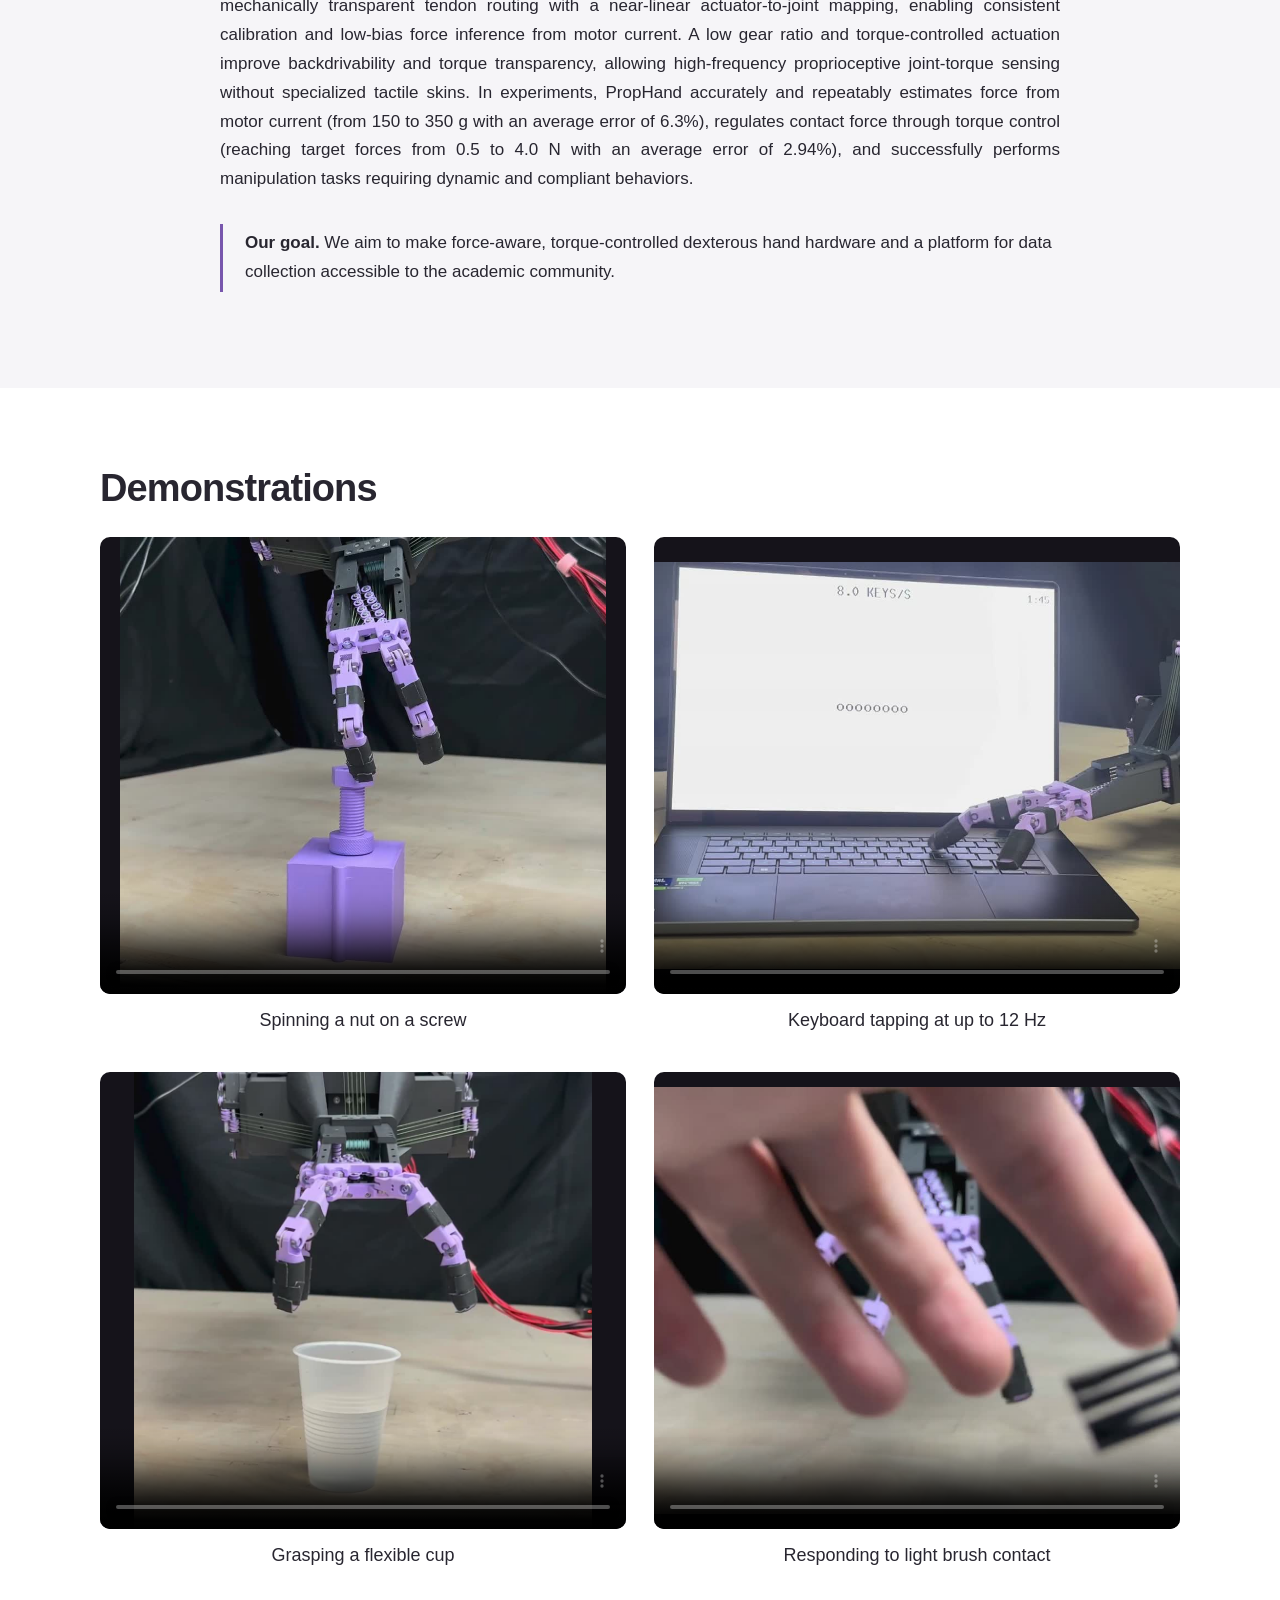
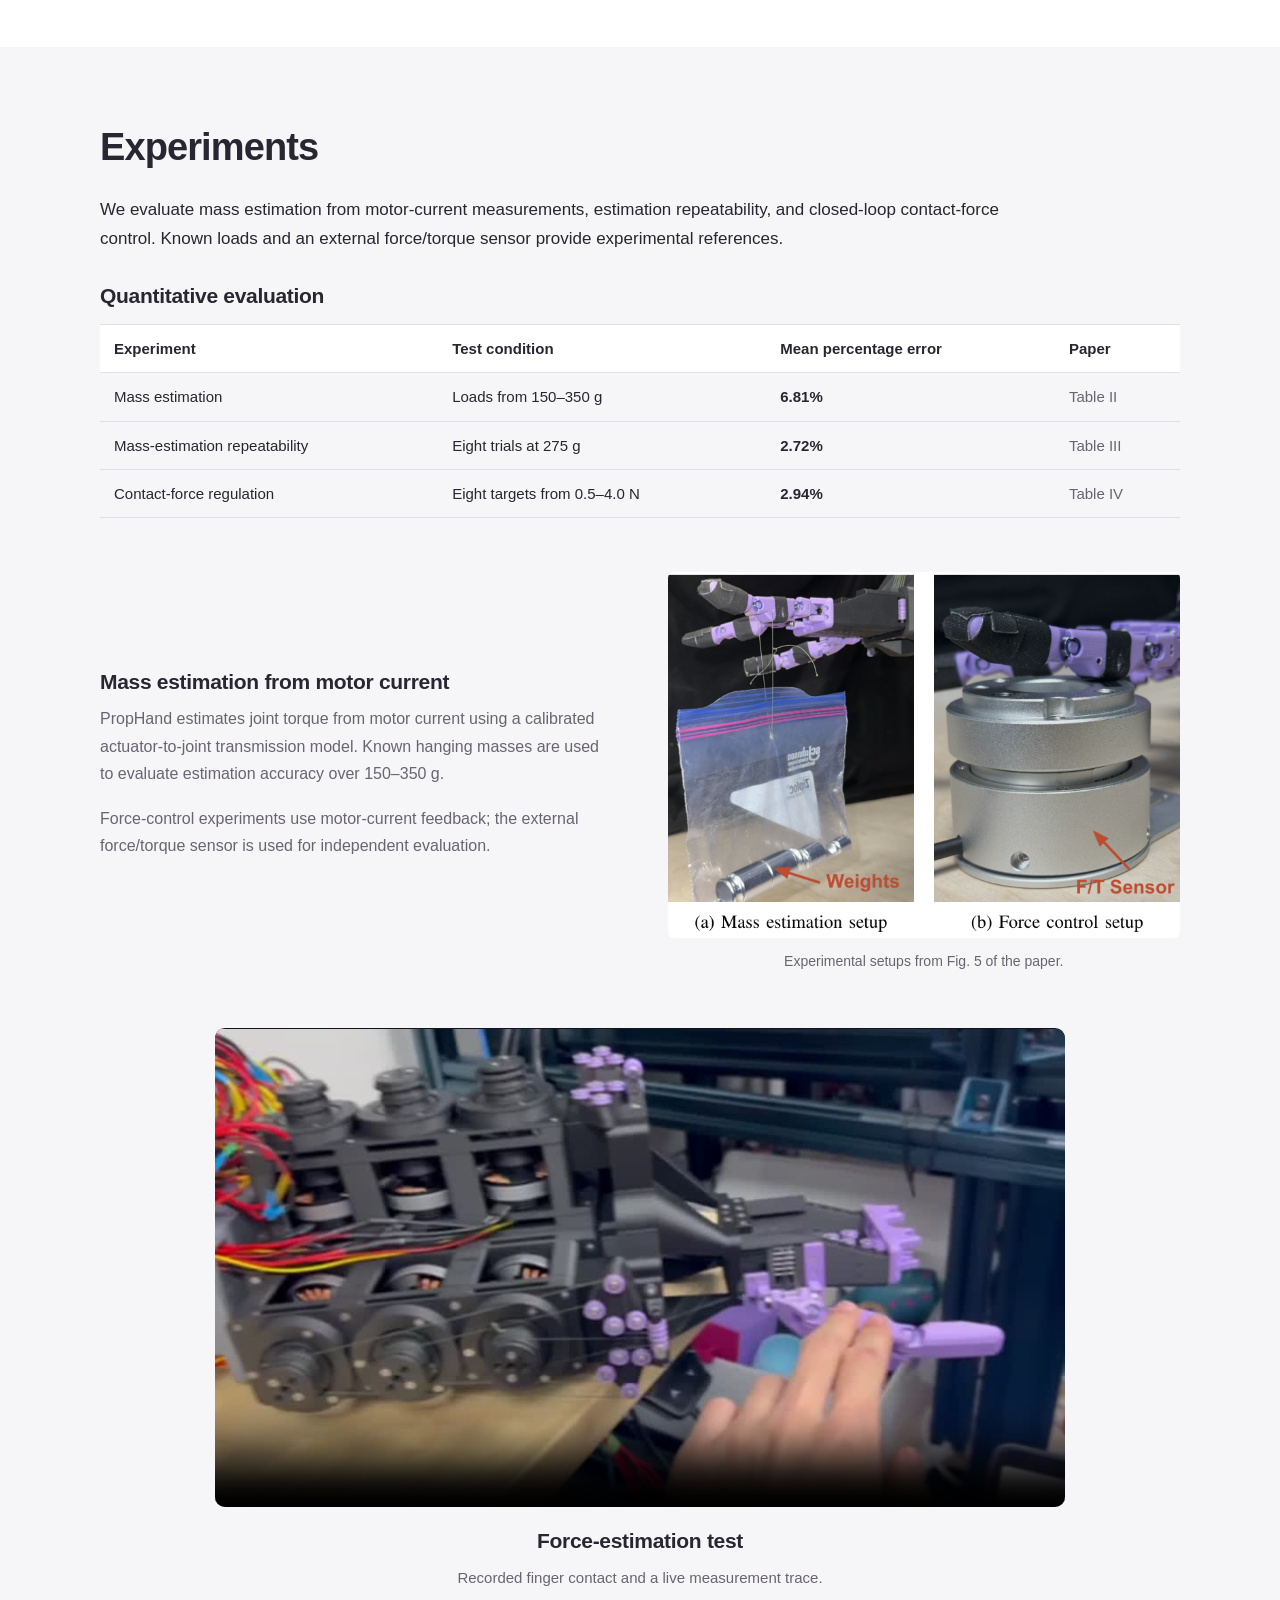
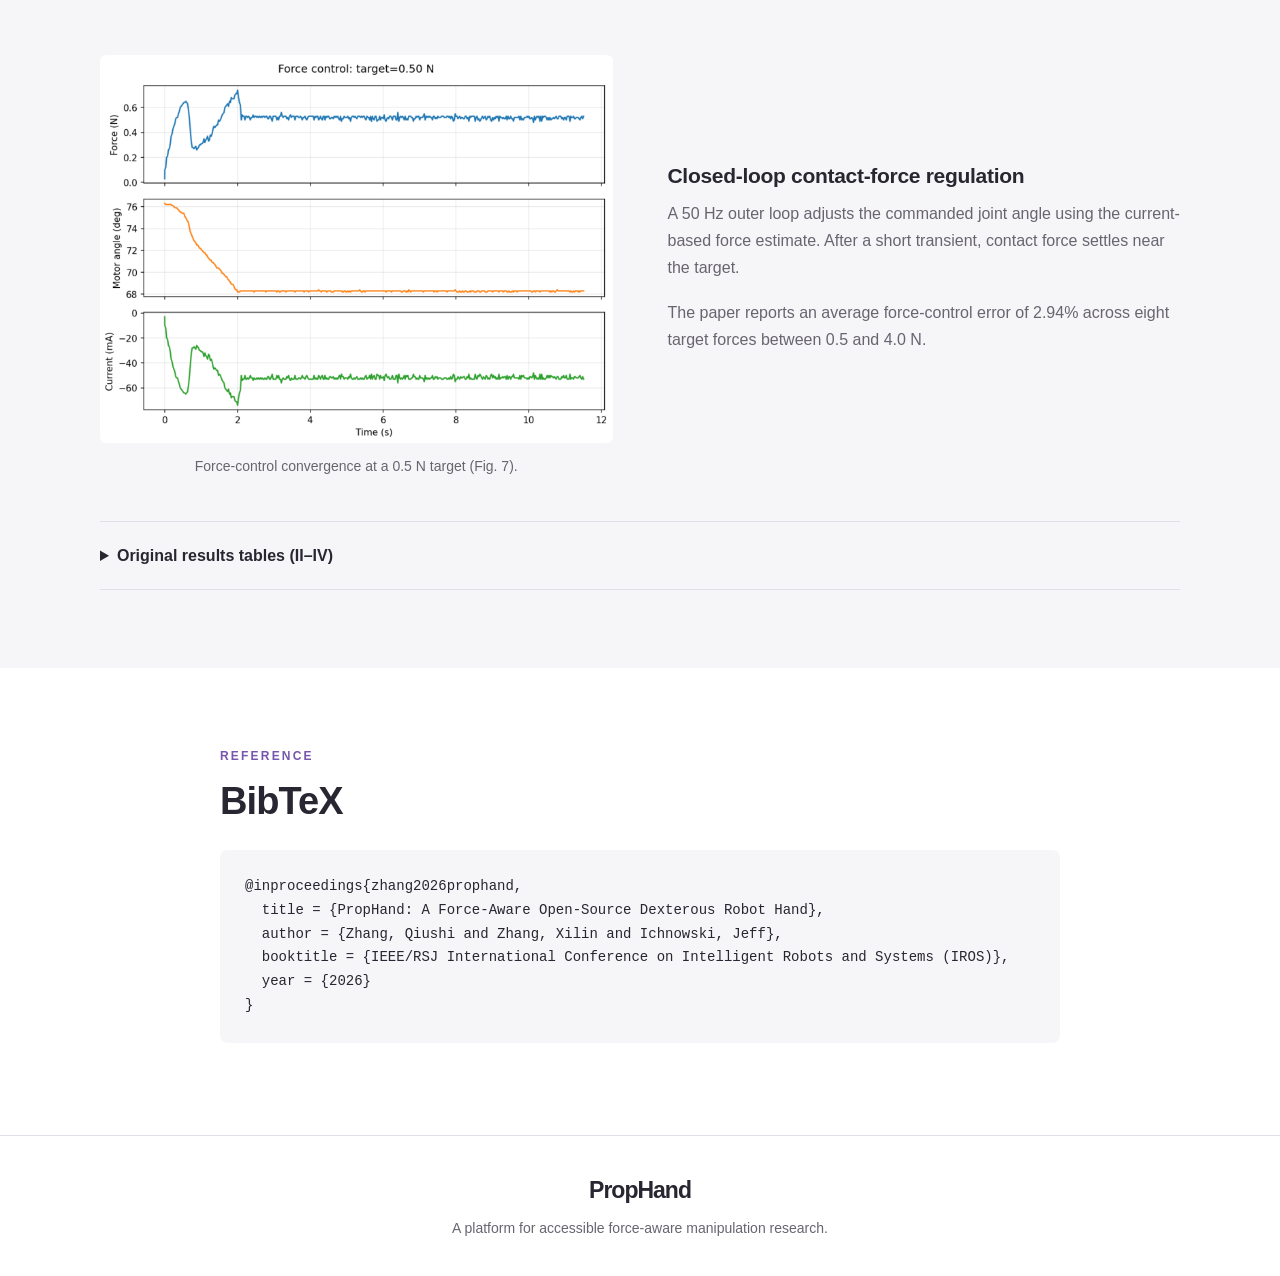
==== commit 0afadef4: "Remove Berkeley Humanoid Lite attribution from website footer" ====
--- a/index.html
+++ b/index.html
@@ -43,5 +43,5 @@
   year = {2026}
 }</code></pre></section>
 </main>
-<footer><a class="wordmark" href="#top">PropHand</a><p>A platform for accessible force-aware manipulation research.</p><p class="credit">Layout inspired by <a href="https://lite.berkeley-humanoid.org/">Berkeley Humanoid Lite</a>.</p></footer>
+<footer><a class="wordmark" href="#top">PropHand</a><p>A platform for accessible force-aware manipulation research.</p></footer>
 </body></html>
--- a/style.css
+++ b/style.css
@@ -1,4 +1,4 @@
-:root{--ink:#282630;--muted:#686570;--accent:#7856ad;--light:#f6f5f8;--line:#e2dfe8;--max:1080px}*{box-sizing:border-box}html{scroll-behavior:smooth;scroll-padding-top:90px}body{margin:0;color:var(--ink);background:#fff;font:17px/1.7 -apple-system,BlinkMacSystemFont,"Segoe UI",Arial,sans-serif}a{color:var(--accent);text-decoration:none}a:hover{text-decoration:underline}a:focus-visible,summary:focus-visible,video:focus-visible{outline:3px solid var(--accent);outline-offset:5px}nav{min-height:72px;padding:16px max(24px,calc((100vw - 1200px)/2));border-bottom:1px solid var(--line);display:flex;align-items:center;justify-content:space-between;gap:24px;background:#ffffffef}nav div{display:flex;gap:28px;font-size:14px;font-weight:500}nav div a{color:var(--muted)}.wordmark{font-size:23px;font-weight:800;letter-spacing:-1px;color:var(--ink)}.wordmark span{color:var(--accent)}.wrap{width:min(var(--max),calc(100% - 48px));margin:auto}.reading{width:min(840px,calc(100% - 48px));margin:auto}.hero{text-align:center;padding-top:65px}.conference{font-size:15px;color:var(--muted);margin:0 0 25px}.conference strong{color:var(--accent);white-space:nowrap}h1{font-size:clamp(30px,4.1vw,51px);line-height:1.18;letter-spacing:-1.65px;font-weight:650;margin:0}h1>span{color:var(--accent);font-weight:800;font-size:1.23em;line-height:1.3}.authors{font-size:20px;margin:27px 0 21px}.authors span{color:#b4abba;margin:0 14px}.links{display:flex;justify-content:center;gap:12px}.button{display:inline-flex;align-items:center;justify-content:center;background:#f0edf5;color:var(--ink);padding:9px 23px;border-radius:25px;font-size:15px;font-weight:600}.button.primary{background:var(--ink);color:white}.button:hover{text-decoration:none;background:var(--accent);color:#fff}figure{margin:0}video{display:block;width:100%;background:#15131a;border-radius:10px}img{display:block;width:100%;height:auto}.overview{max-width:870px;margin:44px auto 45px;scroll-margin-top:24px}.overview video{aspect-ratio:1280/832}.overview figcaption{font-size:15px;color:var(--muted);padding:14px 0 0}.section{padding-top:78px;padding-bottom:78px}.tint{background:var(--light)}.eyebrow{text-transform:uppercase;letter-spacing:2.2px;font-size:12px;font-weight:700;color:var(--accent);margin:0 0 13px}h2{font-size:clamp(28px,3vw,38px);line-height:1.2;letter-spacing:-.9px;font-weight:650;margin:0 0 25px}h3{font-size:21px;line-height:1.35;font-weight:650;letter-spacing:-.3px;margin:0 0 9px}p{margin:0 0 18px}.reading>p:not(.eyebrow){text-align:justify}.goal{border-left:3px solid var(--accent);padding:5px 0 5px 22px;margin-top:30px!important;text-align:left!important}.intro{max-width:740px;color:var(--muted);margin-bottom:36px}.demo-grid{display:grid;grid-template-columns:1fr 1fr;gap:38px 28px}.demo-grid video{aspect-ratio:1.15;object-fit:contain}.demo-grid figcaption{padding:18px 1px 0}.demo-grid p{font-size:16px;color:var(--muted);margin-bottom:0}.metrics{display:grid;grid-template-columns:repeat(3,1fr);margin:38px 0 62px;border-top:1px solid var(--line);border-bottom:1px solid var(--line);padding:27px 0;text-align:center}.metrics>div+div{border-left:1px solid var(--line)}.metrics strong{font-size:43px;line-height:1.35;color:var(--accent);font-weight:650;letter-spacing:-1px}.metrics strong span{font-size:25px}.metrics p{font-size:14px;line-height:1.6;margin:7px 0 0;color:var(--muted)}.result-row{display:grid;grid-template-columns:1fr 1fr;gap:55px;align-items:center}.result-row p{color:var(--muted);font-size:16px}.result-row img{background:#fff;border-radius:6px}.result-row figcaption{font-size:14px;margin-top:12px;color:var(--muted);text-align:center}.sensing-video{max-width:850px;margin:55px auto 65px}.sensing-video video{aspect-ratio:568/320}.sensing-video figcaption{text-align:center;padding:20px 0 0}.sensing-video p{font-size:15px;color:var(--muted)}.control-row{margin-bottom:42px}details{border-top:1px solid var(--line);border-bottom:1px solid var(--line);padding:20px 0}summary{cursor:pointer;font-size:16px;font-weight:600}.tables{display:grid;grid-template-columns:repeat(3,1fr);gap:20px;padding-top:28px;align-items:start}.note{font-size:14px;color:var(--muted);margin:25px 0 0}.citation pre{overflow-x:auto;background:var(--light);border-radius:8px;padding:25px;font-size:14px;line-height:1.7}footer{border-top:1px solid var(--line);text-align:center;padding:35px 24px 28px}footer p{font-size:14px;color:var(--muted);margin:7px 0}.credit{font-size:12px}@media(max-width:700px){nav{padding:14px 20px}nav div{gap:15px}nav div a:nth-child(1),nav div a:nth-child(3){display:none}.hero{padding-top:40px}.conference{font-size:14px}.authors{font-size:17px}.authors span{margin:0 5px}.wrap,.reading{width:calc(100% - 36px)}.desktop{display:none}.section{padding-top:50px;padding-bottom:50px}.overview{margin-top:32px;margin-bottom:28px}.demo-grid,.result-row,.tables{grid-template-columns:1fr;gap:28px}.metrics{margin:25px 0 40px;padding:20px 0}.metrics strong{font-size:32px}.metrics strong span{font-size:20px}.metrics p{font-size:12px;padding:0 4px}.reading>p:not(.eyebrow){text-align:left}.sensing-video{margin:35px auto 40px}.citation pre{font-size:12px;padding:17px}.links{flex-wrap:wrap}.overview figcaption{font-size:13px}.control-row{gap:23px}}@media(prefers-reduced-motion:reduce){html{scroll-behavior:auto}}
+:root{--ink:#282630;--muted:#686570;--accent:#7856ad;--light:#f6f5f8;--line:#e2dfe8;--max:1080px}*{box-sizing:border-box}html{scroll-behavior:smooth;scroll-padding-top:90px}body{margin:0;color:var(--ink);background:#fff;font:17px/1.7 -apple-system,BlinkMacSystemFont,"Segoe UI",Arial,sans-serif}a{color:var(--accent);text-decoration:none}a:hover{text-decoration:underline}a:focus-visible,summary:focus-visible,video:focus-visible{outline:3px solid var(--accent);outline-offset:5px}nav{min-height:72px;padding:16px max(24px,calc((100vw - 1200px)/2));border-bottom:1px solid var(--line);display:flex;align-items:center;justify-content:space-between;gap:24px;background:#ffffffef}nav div{display:flex;gap:28px;font-size:14px;font-weight:500}nav div a{color:var(--muted)}.wordmark{font-size:23px;font-weight:800;letter-spacing:-1px;color:var(--ink)}.wordmark span{color:var(--accent)}.wrap{width:min(var(--max),calc(100% - 48px));margin:auto}.reading{width:min(840px,calc(100% - 48px));margin:auto}.hero{text-align:center;padding-top:65px}.conference{font-size:15px;color:var(--muted);margin:0 0 25px}.conference strong{color:var(--accent);white-space:nowrap}h1{font-size:clamp(30px,4.1vw,51px);line-height:1.18;letter-spacing:-1.65px;font-weight:650;margin:0}h1>span{color:var(--accent);font-weight:800;font-size:1.23em;line-height:1.3}.authors{font-size:20px;margin:27px 0 21px}.authors span{color:#b4abba;margin:0 14px}.links{display:flex;justify-content:center;gap:12px}.button{display:inline-flex;align-items:center;justify-content:center;background:#f0edf5;color:var(--ink);padding:9px 23px;border-radius:25px;font-size:15px;font-weight:600}.button.primary{background:var(--ink);color:white}.button:hover{text-decoration:none;background:var(--accent);color:#fff}figure{margin:0}video{display:block;width:100%;background:#15131a;border-radius:10px}img{display:block;width:100%;height:auto}.overview{max-width:870px;margin:44px auto 45px;scroll-margin-top:24px}.overview video{aspect-ratio:1280/832}.overview figcaption{font-size:15px;color:var(--muted);padding:14px 0 0}.section{padding-top:78px;padding-bottom:78px}.tint{background:var(--light)}.eyebrow{text-transform:uppercase;letter-spacing:2.2px;font-size:12px;font-weight:700;color:var(--accent);margin:0 0 13px}h2{font-size:clamp(28px,3vw,38px);line-height:1.2;letter-spacing:-.9px;font-weight:650;margin:0 0 25px}h3{font-size:21px;line-height:1.35;font-weight:650;letter-spacing:-.3px;margin:0 0 9px}p{margin:0 0 18px}.reading>p:not(.eyebrow){text-align:justify}.goal{border-left:3px solid var(--accent);padding:5px 0 5px 22px;margin-top:30px!important;text-align:left!important}.intro{max-width:740px;color:var(--muted);margin-bottom:36px}.demo-grid{display:grid;grid-template-columns:1fr 1fr;gap:38px 28px}.demo-grid video{aspect-ratio:1.15;object-fit:contain}.demo-grid figcaption{padding:13px 4px 0;text-align:center;font-size:18px;line-height:1.5;font-weight:400;color:var(--ink)}.experiment-intro{max-width:920px;color:var(--ink);margin-bottom:28px}.experiment-summary{margin:28px 0 54px}.experiment-summary h3{font-size:21px;font-weight:600;margin-bottom:14px}.table-scroll{overflow-x:auto}.experiment-summary table{width:100%;border-collapse:collapse;font-size:15px;line-height:1.55;text-align:left}.experiment-summary th,.experiment-summary td{padding:12px 14px;border-bottom:1px solid var(--line);vertical-align:top}.experiment-summary th{font-weight:600;border-top:1px solid var(--line);background:#fff}.experiment-summary td:nth-child(3){font-weight:600;white-space:nowrap}.experiment-summary td:last-child{white-space:nowrap;color:var(--muted)}.metrics{display:grid;grid-template-columns:repeat(3,1fr);margin:38px 0 62px;border-top:1px solid var(--line);border-bottom:1px solid var(--line);padding:27px 0;text-align:center}.metrics>div+div{border-left:1px solid var(--line)}.metrics strong{font-size:43px;line-height:1.35;color:var(--accent);font-weight:650;letter-spacing:-1px}.metrics strong span{font-size:25px}.metrics p{font-size:14px;line-height:1.6;margin:7px 0 0;color:var(--muted)}.result-row{display:grid;grid-template-columns:1fr 1fr;gap:55px;align-items:center}.result-row p{color:var(--muted);font-size:16px}.result-row img{background:#fff;border-radius:6px}.result-row figcaption{font-size:14px;margin-top:12px;color:var(--muted);text-align:center}.sensing-video{max-width:850px;margin:55px auto 65px}.sensing-video video{aspect-ratio:568/320}.sensing-video figcaption{text-align:center;padding:20px 0 0}.sensing-video p{font-size:15px;color:var(--muted)}.control-row{margin-bottom:42px}details{border-top:1px solid var(--line);border-bottom:1px solid var(--line);padding:20px 0}summary{cursor:pointer;font-size:16px;font-weight:600}.tables{display:grid;grid-template-columns:repeat(3,1fr);gap:20px;padding-top:28px;align-items:start}.note{font-size:14px;color:var(--muted);margin:25px 0 0}.citation pre{overflow-x:auto;background:var(--light);border-radius:8px;padding:25px;font-size:14px;line-height:1.7}footer{border-top:1px solid var(--line);text-align:center;padding:35px 24px 28px}footer p{font-size:14px;color:var(--muted);margin:7px 0}.credit{font-size:12px}@media(max-width:700px){nav{padding:14px 20px}nav div{gap:15px}nav div a:nth-child(1),nav div a:nth-child(3){display:none}.hero{padding-top:40px}.conference{font-size:14px}.authors{font-size:17px}.authors span{margin:0 5px}.wrap,.reading{width:calc(100% - 36px)}.desktop{display:none}.section{padding-top:50px;padding-bottom:50px}.overview{margin-top:32px;margin-bottom:28px}.demo-grid,.result-row,.tables{grid-template-columns:1fr;gap:28px}.metrics{margin:25px 0 40px;padding:20px 0}.metrics strong{font-size:32px}.metrics strong span{font-size:20px}.metrics p{font-size:12px;padding:0 4px}.reading>p:not(.eyebrow){text-align:left}.sensing-video{margin:35px auto 40px}.citation pre{font-size:12px;padding:17px}.links{flex-wrap:wrap}.overview figcaption{font-size:13px}.control-row{gap:23px}}@media(prefers-reduced-motion:reduce){html{scroll-behavior:auto}}
 
 /* Academic project header, matching the supplied DOGlove reference. */
 .hero{padding-top:48px}
